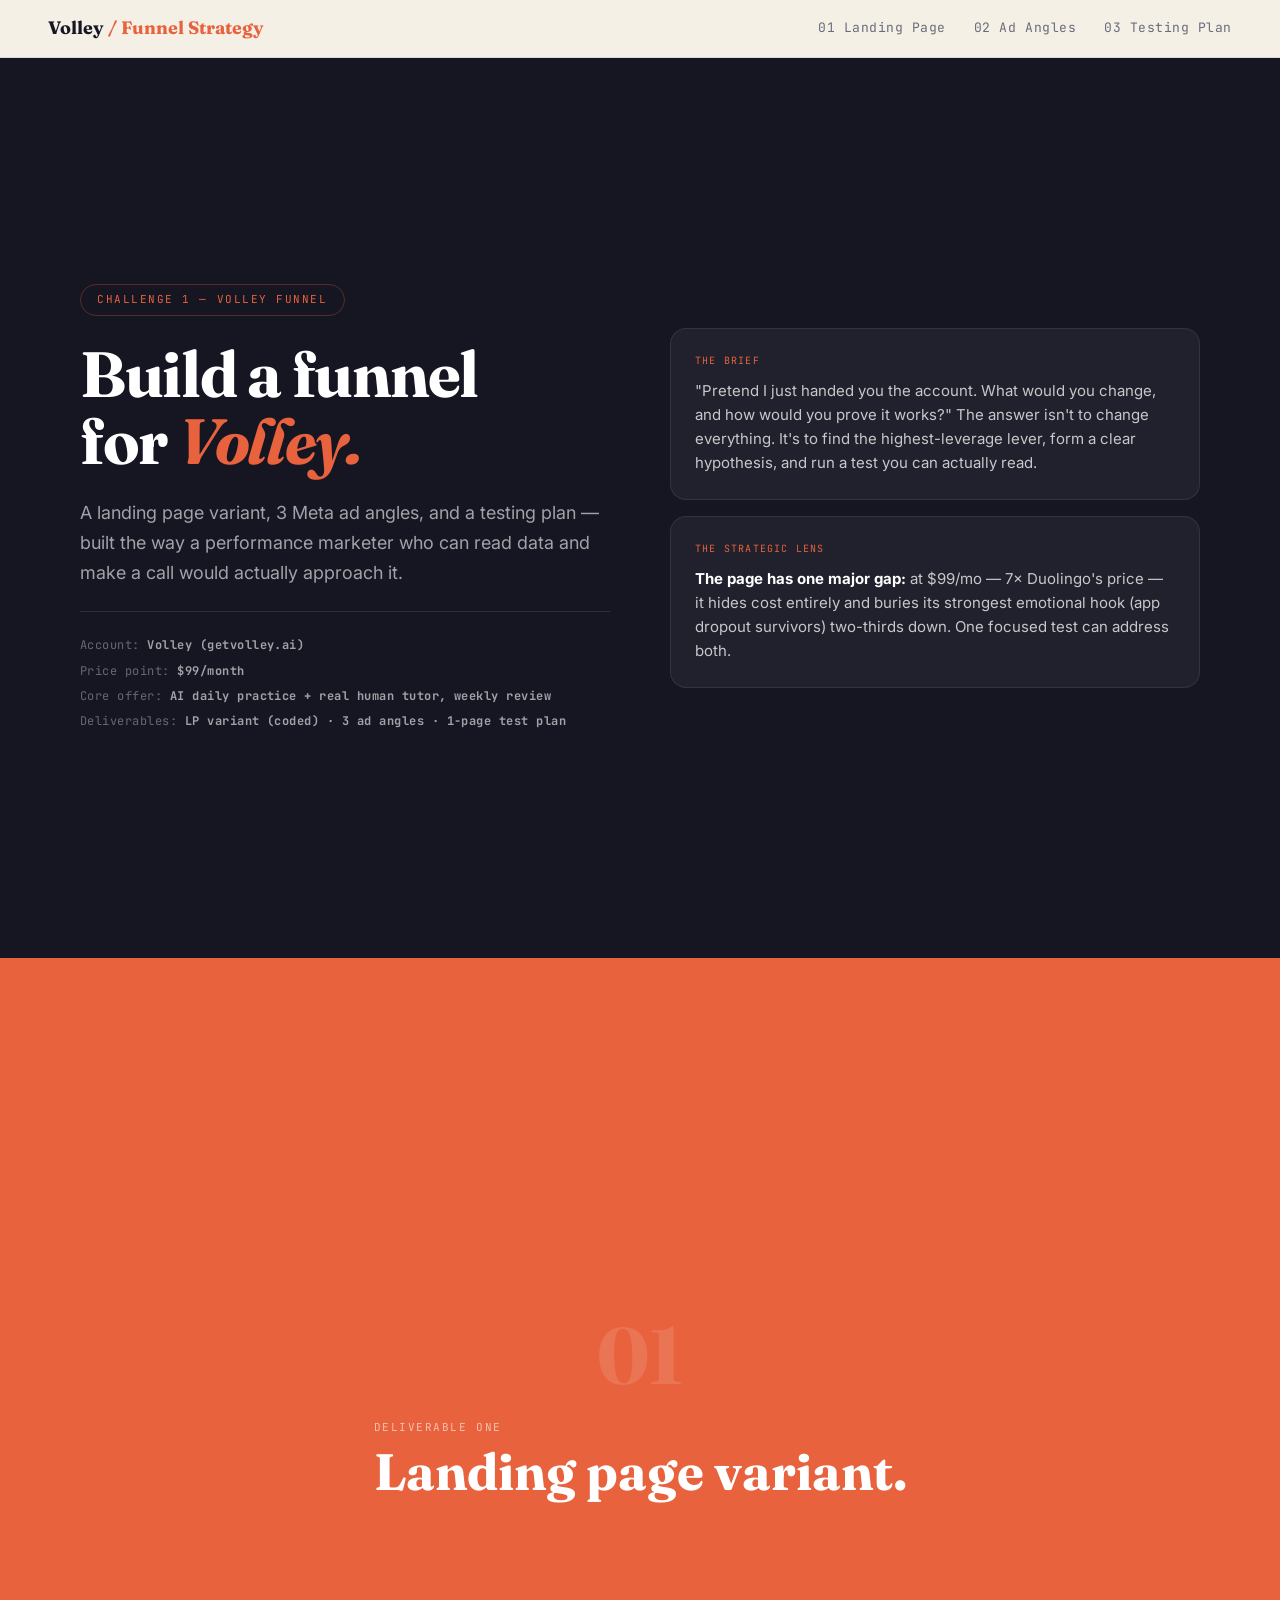
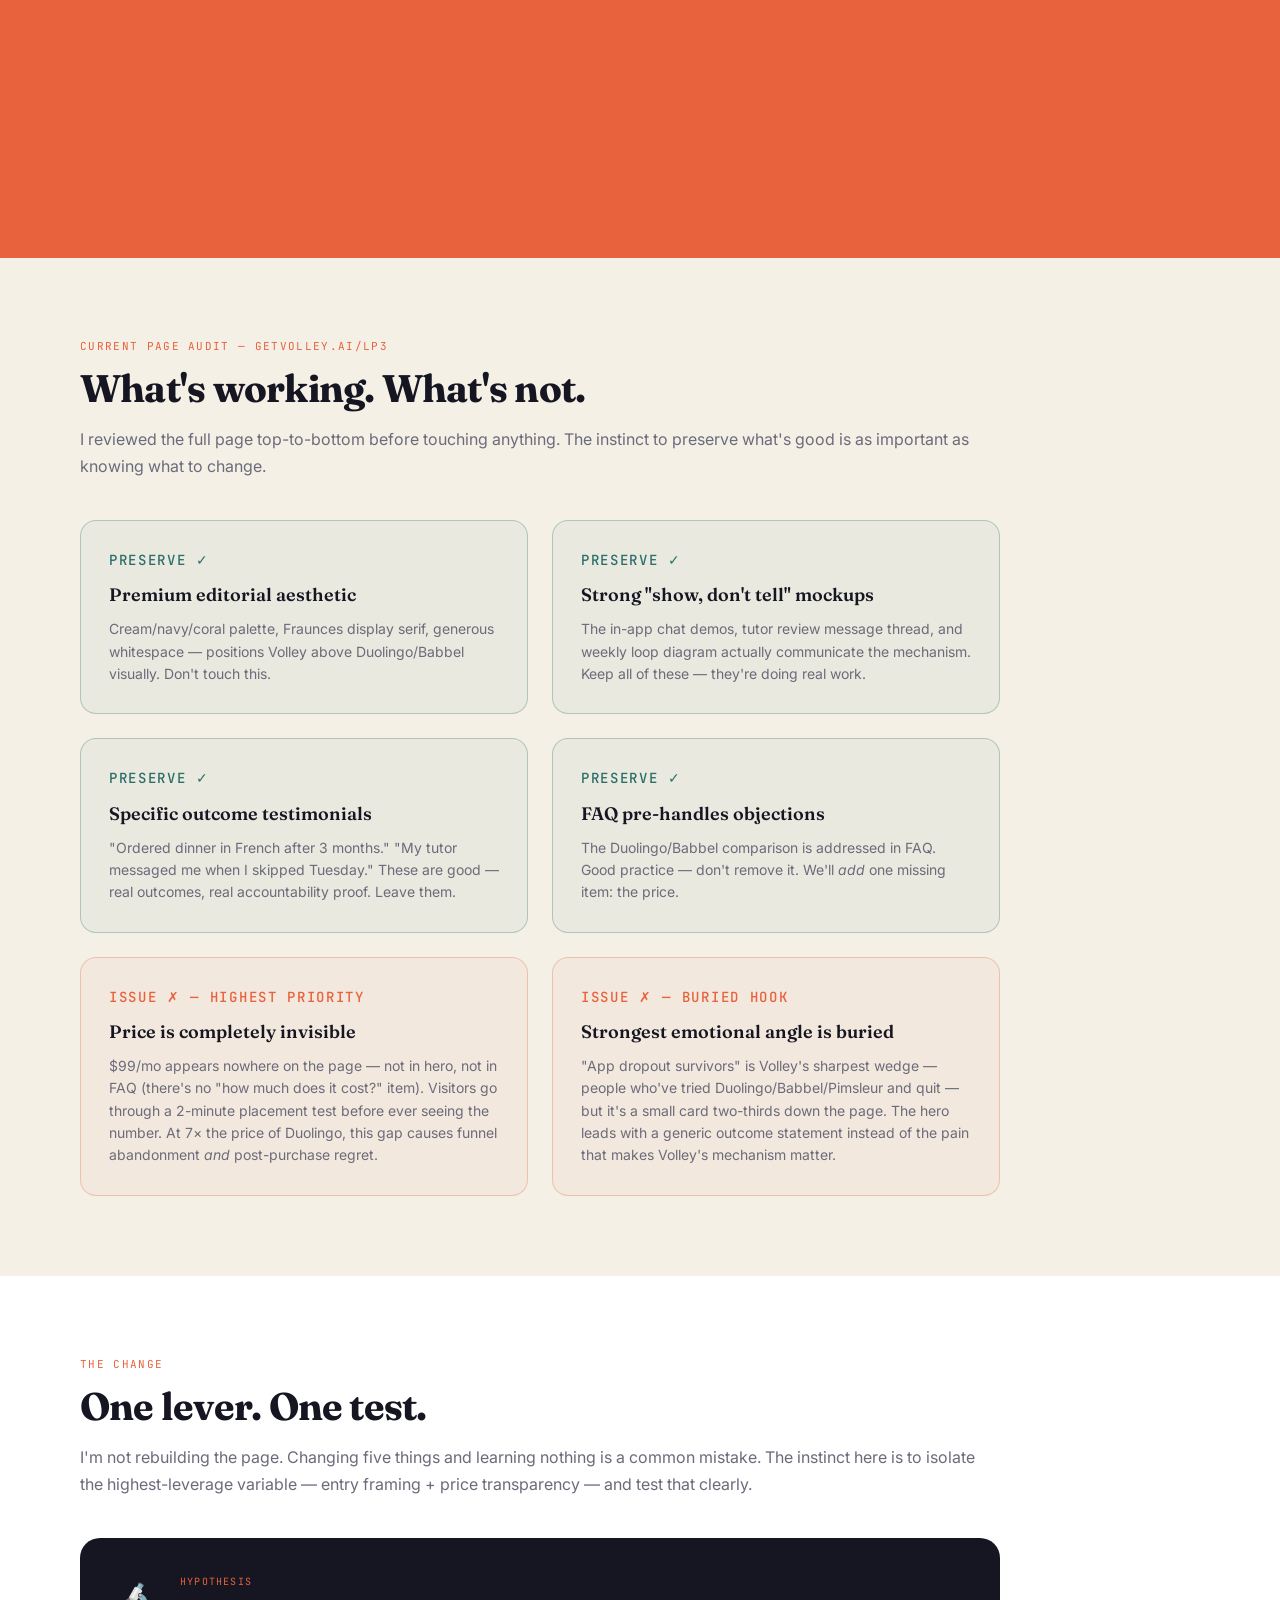
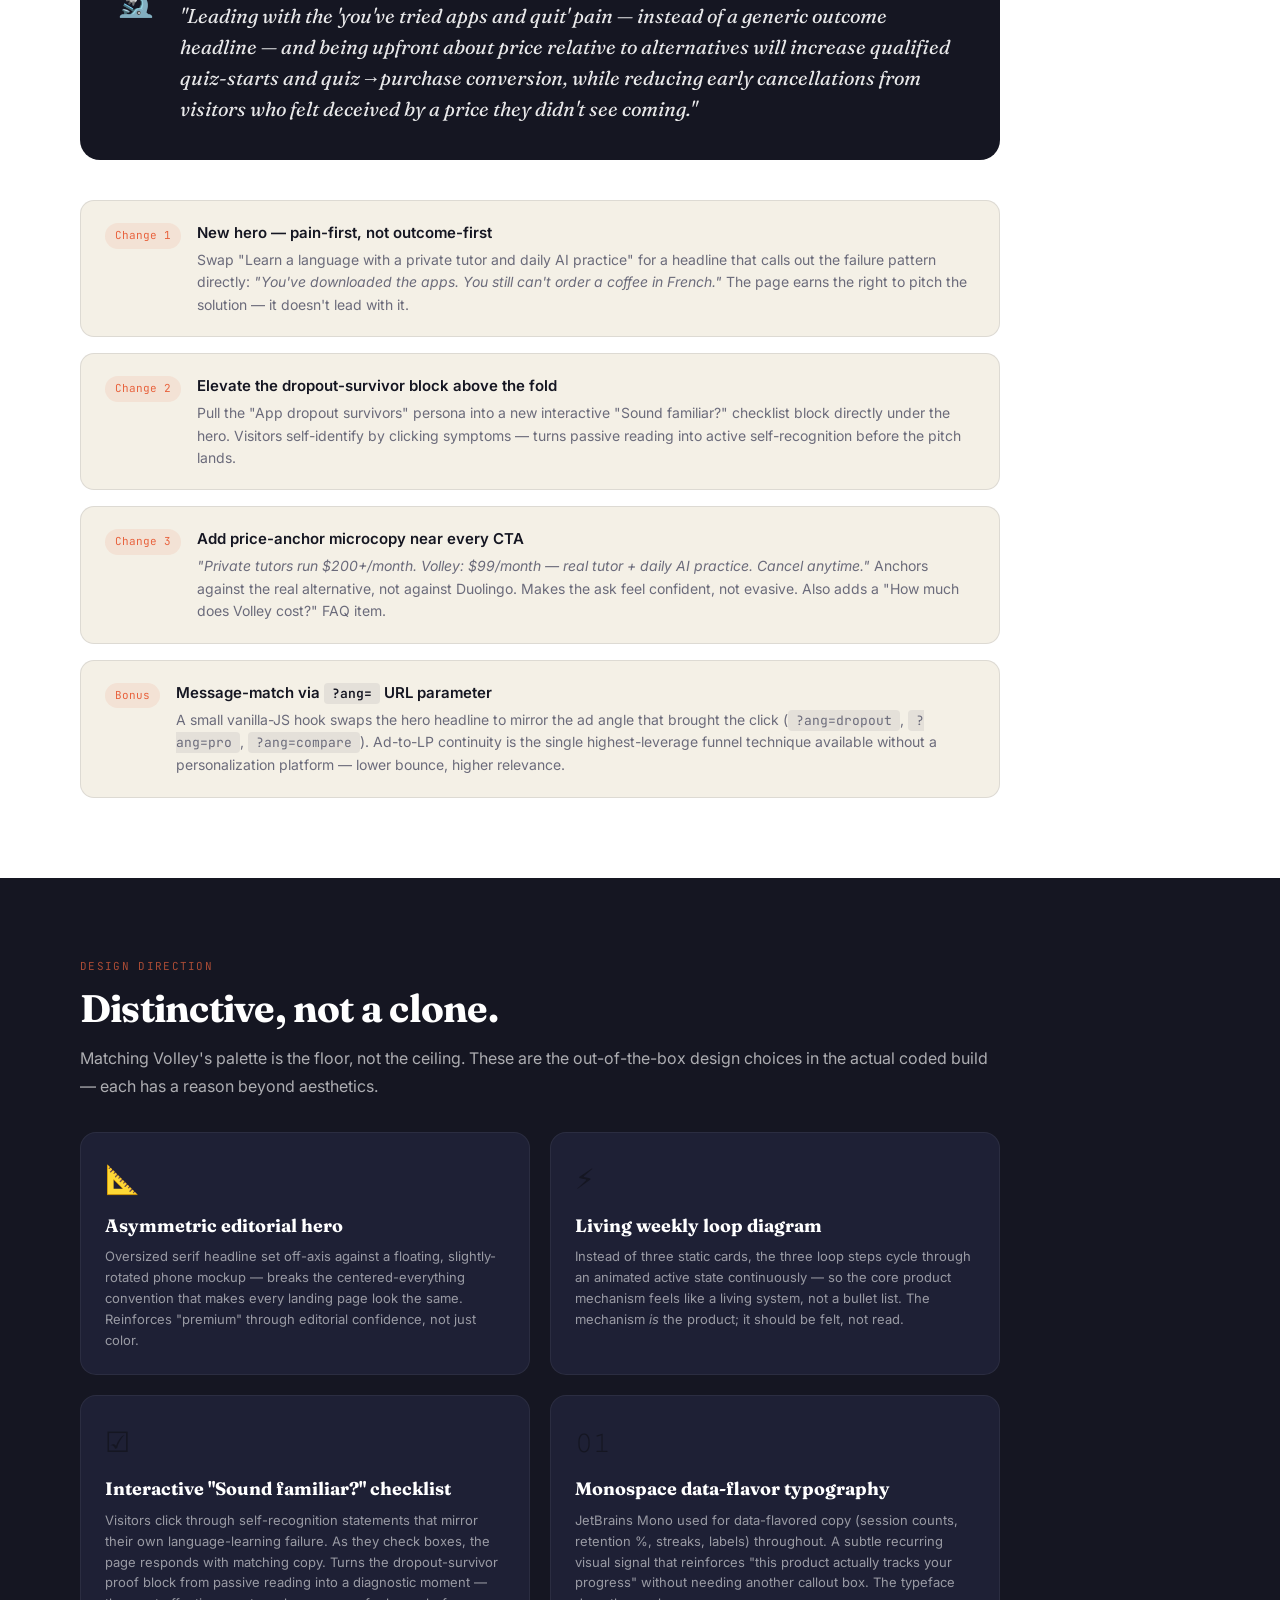
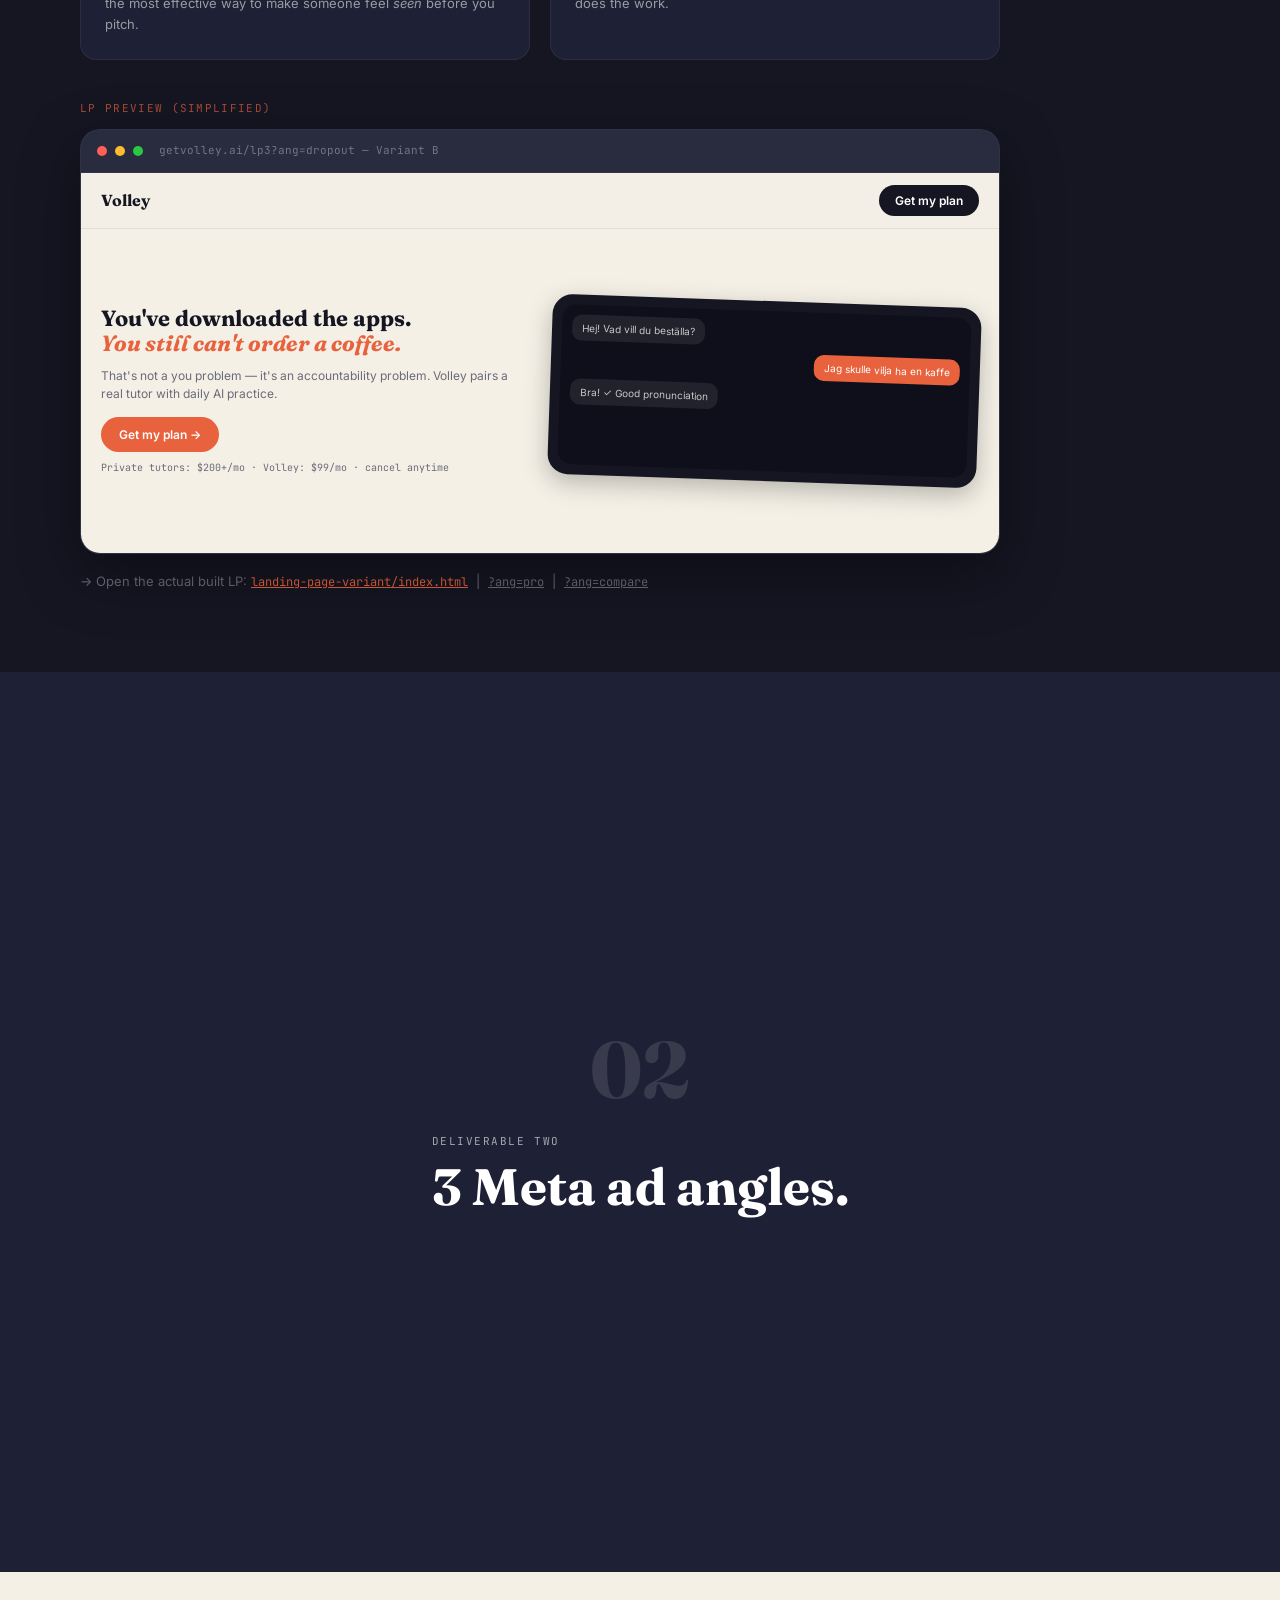
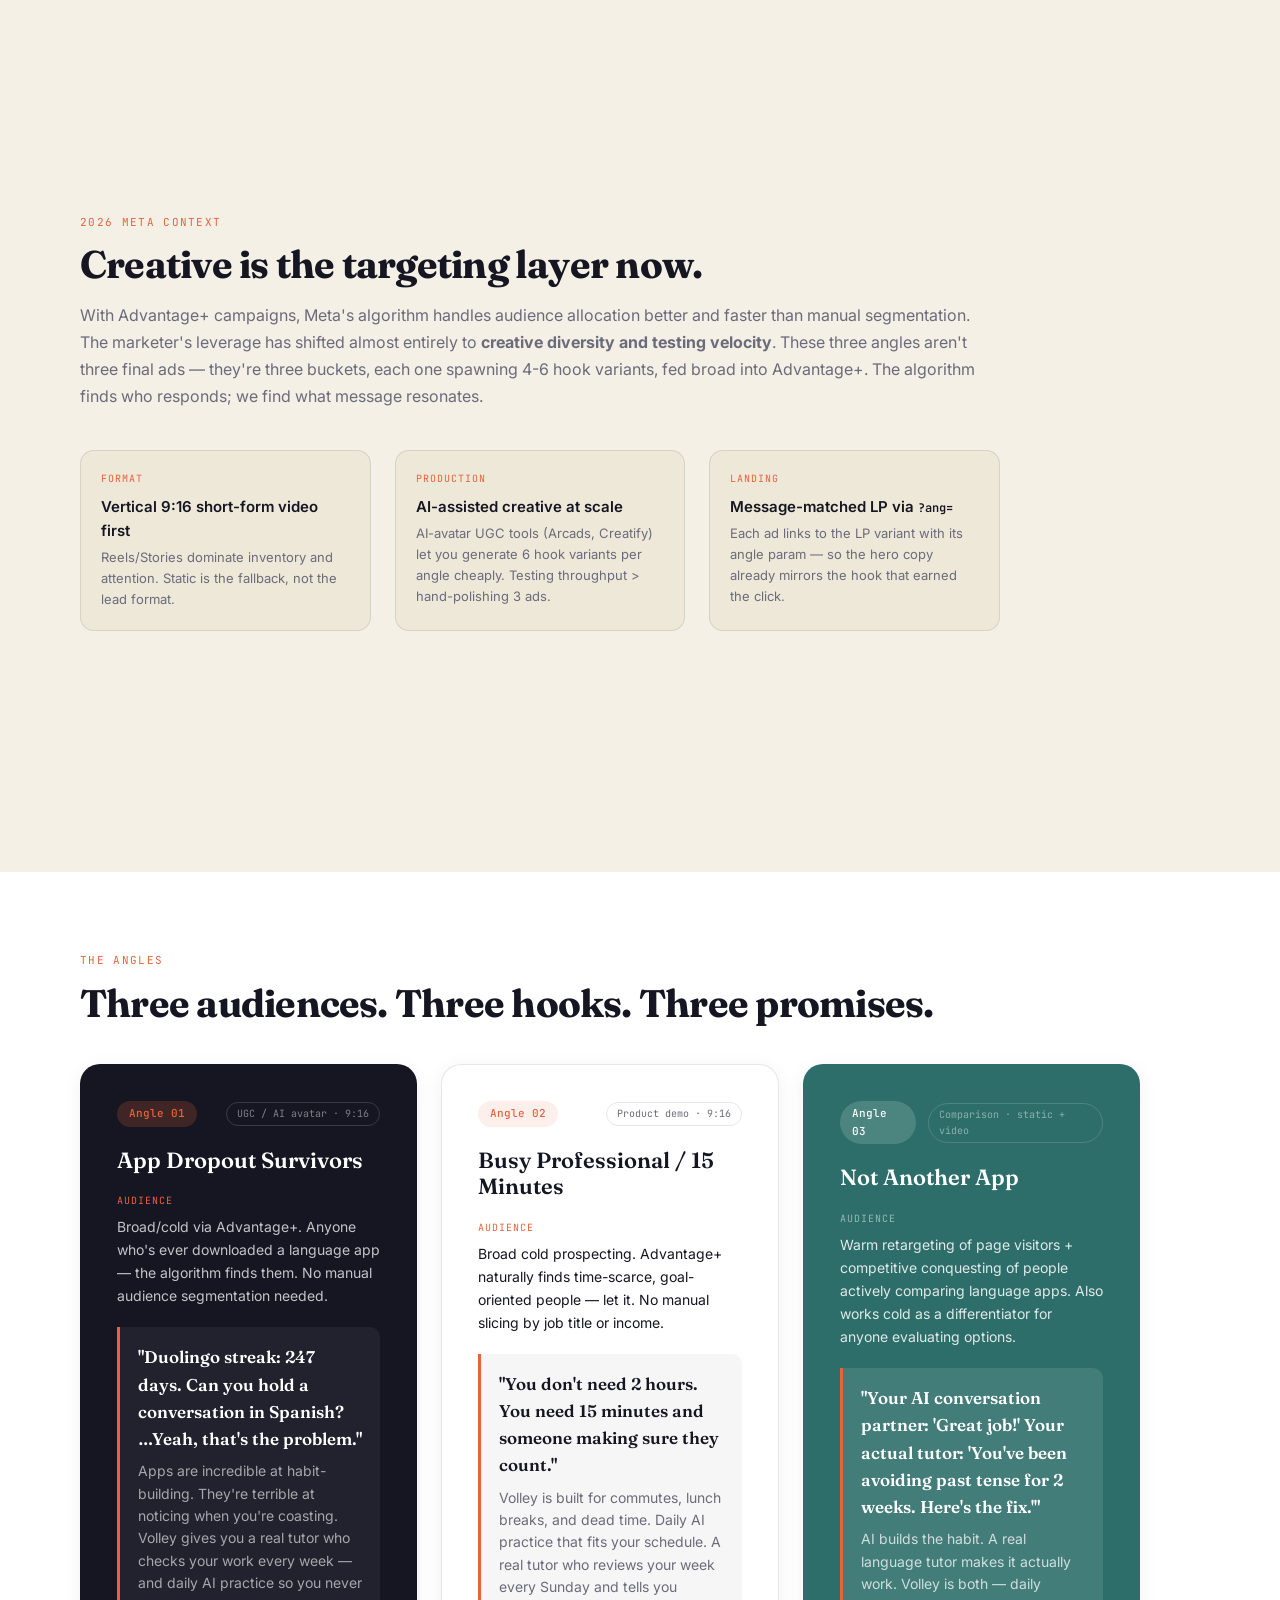
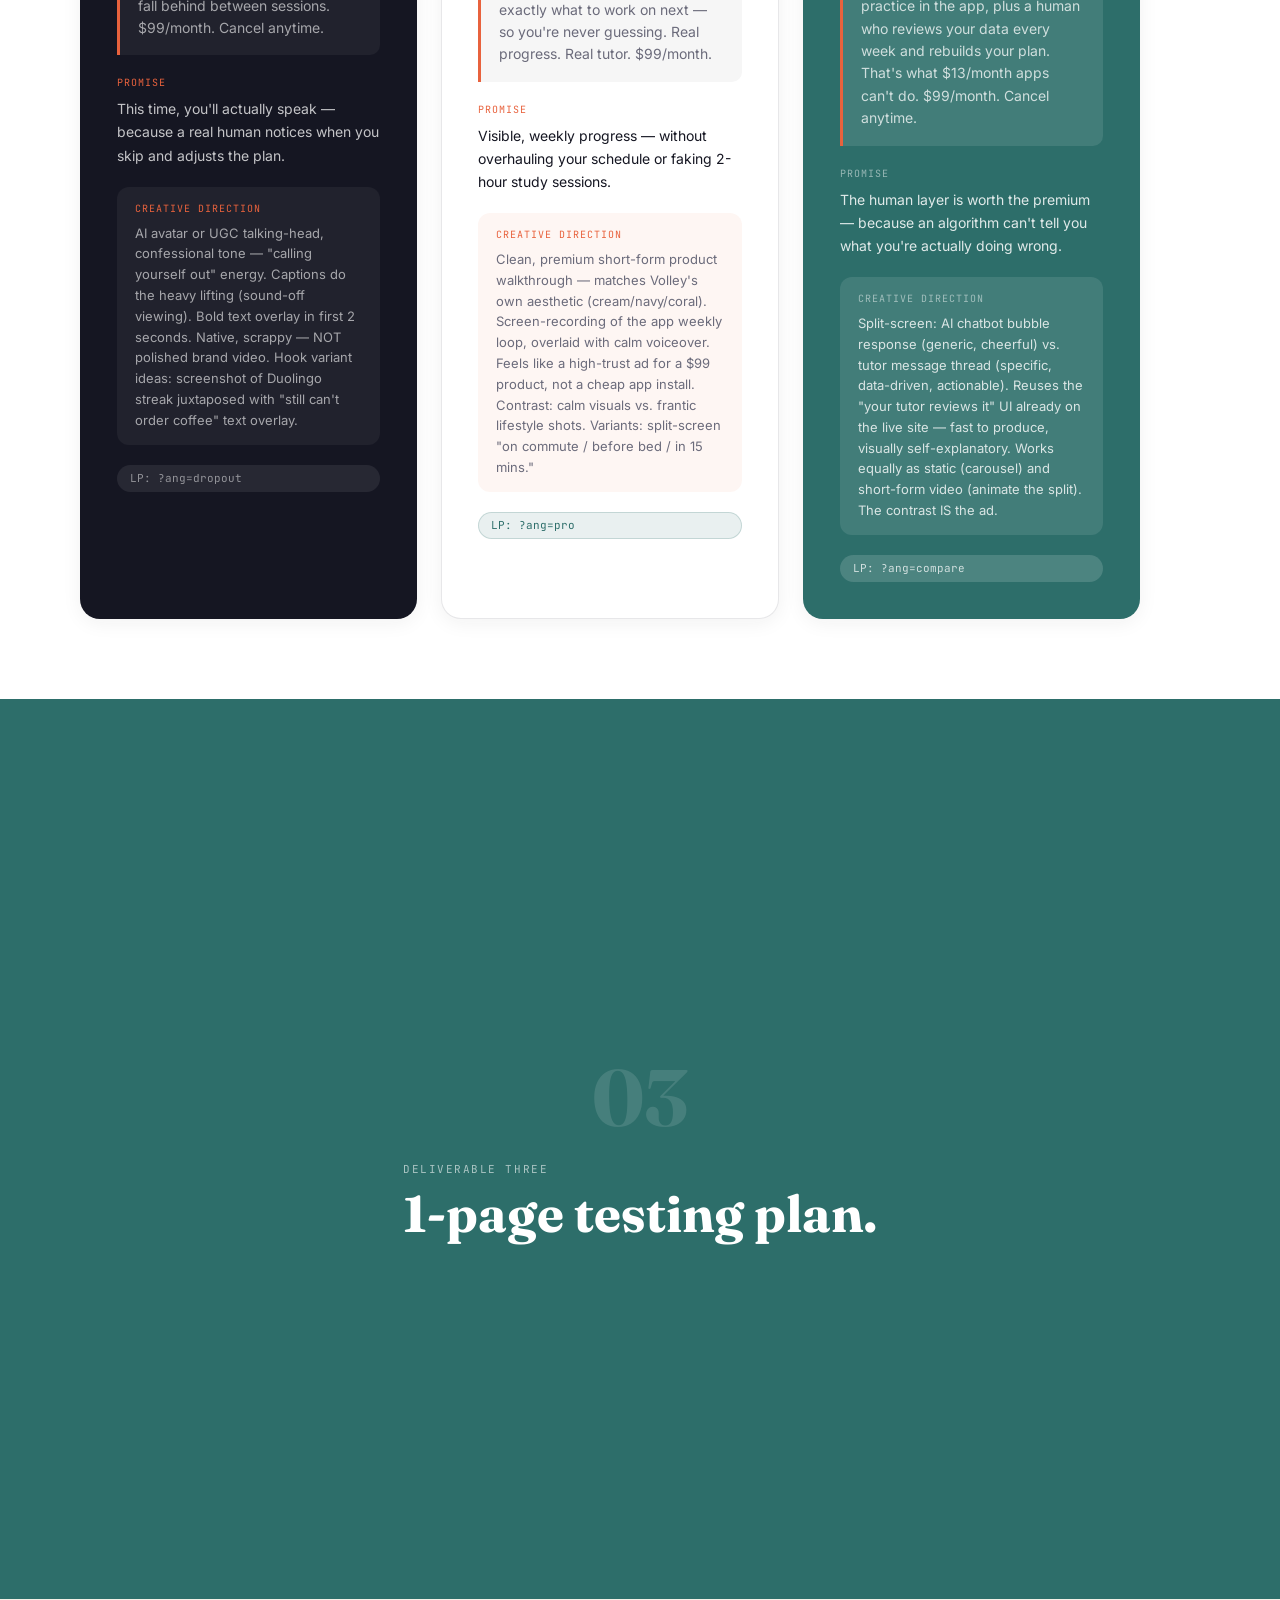
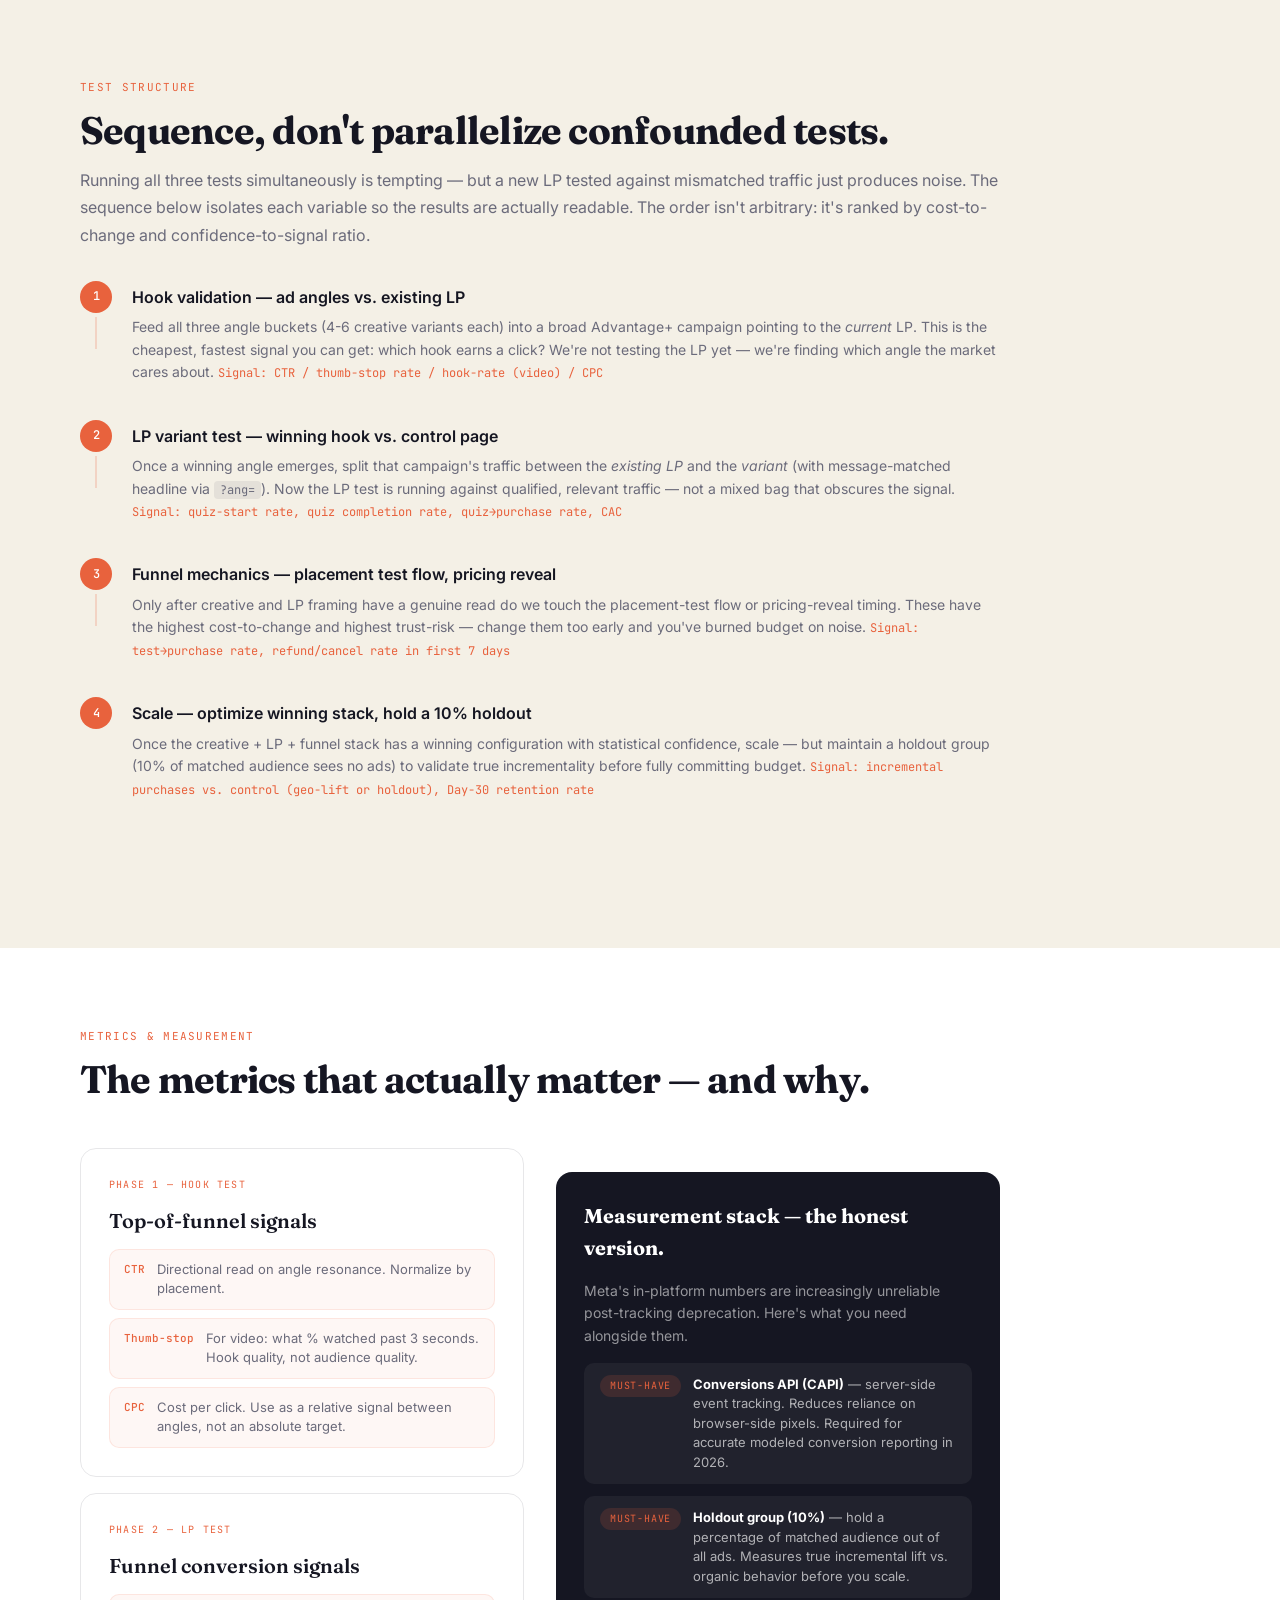
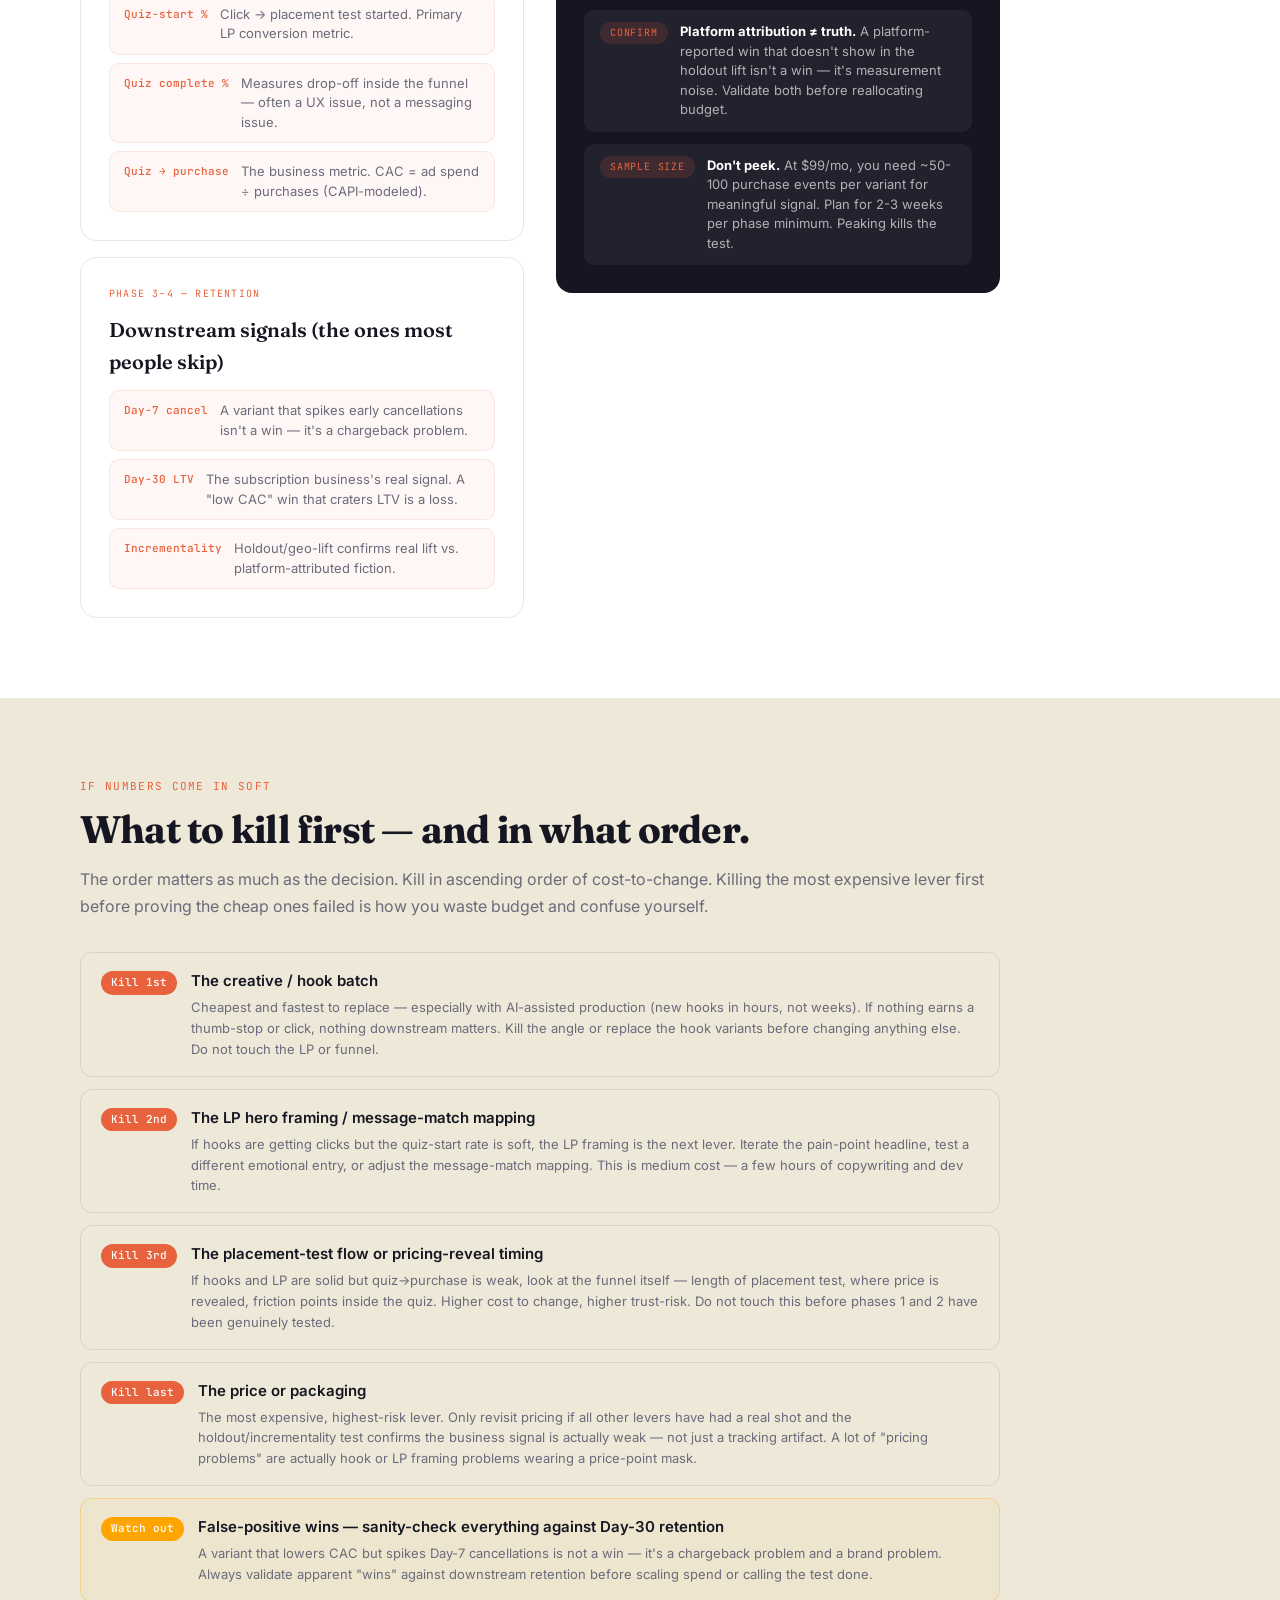
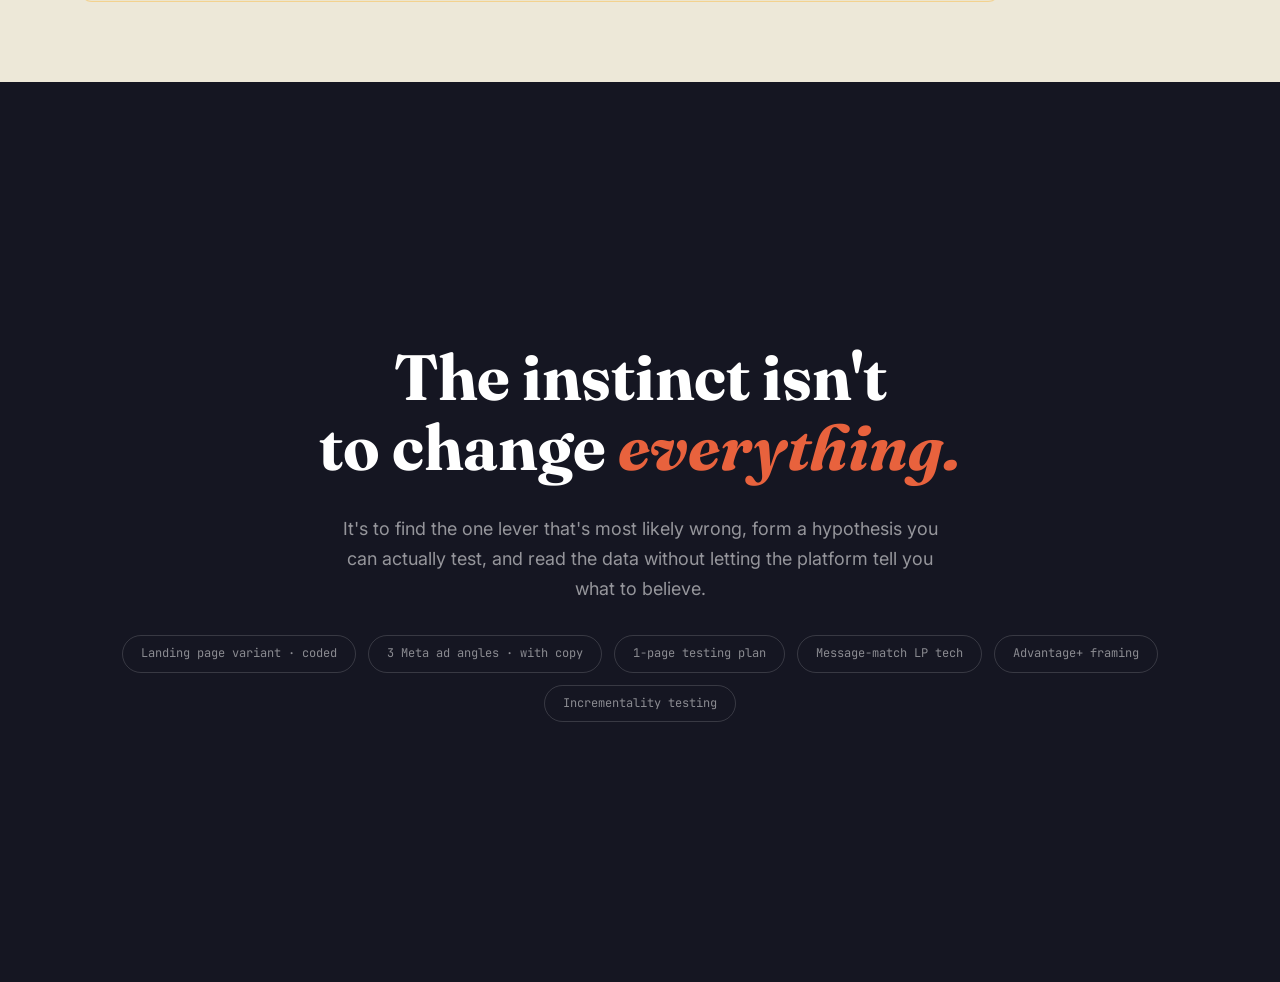
==== deck/index.html @ a0497cc5 "Challenge 1: Volley funnel — LP variant, ad angles, testing plan Landing page variant (coded HTML/CS" ====
<!DOCTYPE html>
<html lang="en">
<head>
  <meta charset="UTF-8" />
  <meta name="viewport" content="width=device-width, initial-scale=1.0" />
  <title>Volley — Funnel Strategy Deck</title>
  <link rel="preconnect" href="https://fonts.googleapis.com" />
  <link rel="preconnect" href="https://fonts.gstatic.com" crossorigin />
  <link href="https://fonts.googleapis.com/css2?family=Fraunces:ital,opsz,wght@0,9..144,300;0,9..144,400;0,9..144,600;0,9..144,700;1,9..144,400&family=Inter:wght@400;500;600;700&family=JetBrains+Mono:wght@400;500&display=swap" rel="stylesheet" />
  <style>
    /* ── Tokens ── */
    :root {
      --cream:  #F4F0E6;
      --cream2: #EDE8D8;
      --navy:   #151622;
      --navy2:  #1E2035;
      --coral:  #E8623D;
      --teal:   #2D6E6A;
      --white:  #FFFFFF;
      --border: rgba(26,26,42,0.10);
      --muted:  #6B6B7B;
      --font-serif: 'Fraunces', Georgia, serif;
      --font-sans:  'Inter', system-ui, sans-serif;
      --font-mono:  'JetBrains Mono', monospace;
    }

    /* ── Reset ── */
    *, *::before, *::after { box-sizing: border-box; margin: 0; padding: 0; }
    html { scroll-behavior: smooth; }
    body { font-family: var(--font-sans); background: var(--cream); color: var(--navy); line-height: 1.6; -webkit-font-smoothing: antialiased; }

    /* ── Print ── */
    @media print {
      .no-print { display: none !important; }
      .page { page-break-after: always; }
      body { background: white; }
    }

    /* ── Nav ── */
    .deck-nav {
      position: sticky; top: 0; z-index: 100;
      background: rgba(244,240,230,0.95);
      backdrop-filter: blur(12px);
      border-bottom: 1px solid var(--border);
      padding: 14px 48px;
      display: flex; align-items: center; justify-content: space-between;
    }
    .deck-nav__logo { font-family: var(--font-serif); font-size: 18px; font-weight: 700; color: var(--navy); }
    .deck-nav__logo span { color: var(--coral); }
    .deck-nav__links { display: flex; gap: 28px; }
    .deck-nav__links a { font-size: 13px; color: var(--muted); text-decoration: none; font-family: var(--font-mono); letter-spacing: 0.04em; transition: color 0.2s; }
    .deck-nav__links a:hover { color: var(--coral); }

    /* ── Pages / Sections ── */
    .page { min-height: 100vh; display: flex; flex-direction: column; justify-content: center; }

    /* ─ Cover ─ */
    .cover {
      background: var(--navy);
      padding: 80px 80px;
      display: grid;
      grid-template-columns: 1fr 1fr;
      align-items: center;
      gap: 60px;
    }
    .cover__copy { display: flex; flex-direction: column; gap: 24px; }
    .cover__tag {
      font-family: var(--font-mono); font-size: 11px; letter-spacing: 0.14em;
      text-transform: uppercase; color: var(--coral);
      border: 1px solid rgba(232,98,61,0.3); border-radius: 100px;
      padding: 6px 16px; width: fit-content;
    }
    .cover__headline {
      font-family: var(--font-serif); font-size: clamp(44px, 5vw, 68px);
      font-weight: 700; line-height: 1.05; letter-spacing: -0.02em; color: var(--white);
    }
    .cover__headline em { color: var(--coral); font-style: italic; }
    .cover__sub { font-size: 18px; color: rgba(255,255,255,0.6); line-height: 1.65; }
    .cover__meta {
      display: flex; flex-direction: column; gap: 6px;
      border-top: 1px solid rgba(255,255,255,0.1); padding-top: 24px;
    }
    .cover__meta-line { font-family: var(--font-mono); font-size: 12px; color: rgba(255,255,255,0.35); letter-spacing: 0.04em; }
    .cover__meta-line strong { color: rgba(255,255,255,0.6); }
    .cover__visual {
      display: flex; flex-direction: column; gap: 16px;
    }
    .brief-card {
      background: rgba(255,255,255,0.05); border: 1px solid rgba(255,255,255,0.08);
      border-radius: 16px; padding: 24px;
    }
    .brief-card__label { font-family: var(--font-mono); font-size: 10px; color: var(--coral); letter-spacing: 0.12em; text-transform: uppercase; margin-bottom: 10px; }
    .brief-card__value { font-size: 15px; color: rgba(255,255,255,0.75); line-height: 1.6; }
    .brief-card__value strong { color: #fff; }

    /* ─ Section dividers ─ */
    .section-divider {
      background: var(--coral);
      padding: 60px 80px;
      display: flex; align-items: center; gap: 24px;
    }
    .section-divider--navy { background: var(--navy2); }
    .section-divider--teal { background: var(--teal); }
    .divider__num {
      font-family: var(--font-serif); font-size: 80px; font-weight: 700;
      color: rgba(255,255,255,0.12); line-height: 1; flex-shrink: 0;
    }
    .divider__copy { display: flex; flex-direction: column; gap: 8px; }
    .divider__label { font-family: var(--font-mono); font-size: 11px; letter-spacing: 0.14em; text-transform: uppercase; color: rgba(255,255,255,0.6); }
    .divider__title { font-family: var(--font-serif); font-size: clamp(32px, 4vw, 52px); font-weight: 700; color: var(--white); line-height: 1.1; }

    /* ─ Content sections ─ */
    .content-section { padding: 80px; background: var(--white); }
    .content-section--cream { background: var(--cream); }
    .content-section--cream2 { background: var(--cream2); }
    .content-section--dark { background: var(--navy); }

    /* ─ Typography ─ */
    .mono-tag {
      font-family: var(--font-mono); font-size: 11px; letter-spacing: 0.12em;
      text-transform: uppercase; color: var(--coral); margin-bottom: 12px;
    }
    .mono-tag--light { color: rgba(232,98,61,0.7); }
    h2.deck-h2 {
      font-family: var(--font-serif); font-size: clamp(28px, 3vw, 44px);
      font-weight: 700; line-height: 1.1; letter-spacing: -0.02em; margin-bottom: 16px;
    }
    h2.deck-h2--white { color: var(--white); }
    h3.deck-h3 { font-family: var(--font-serif); font-size: 22px; font-weight: 600; margin-bottom: 10px; }
    p.deck-p { font-size: 16px; color: var(--muted); line-height: 1.7; }
    p.deck-p--white { color: rgba(255,255,255,0.65); }

    /* ─ Grid layouts ─ */
    .two-col { display: grid; grid-template-columns: 1fr 1fr; gap: 40px; }
    .three-col { display: grid; grid-template-columns: repeat(3, 1fr); gap: 24px; }
    .content-max { max-width: 920px; }

    /* ─ Analysis cards ─ */
    .analysis-grid { display: grid; grid-template-columns: 1fr 1fr; gap: 24px; margin-top: 40px; }
    .analysis-card {
      border-radius: 16px; padding: 28px;
      border: 1px solid var(--border); background: var(--cream);
    }
    .analysis-card--issue { border-color: rgba(232,98,61,0.3); background: rgba(232,98,61,0.05); }
    .analysis-card--keep  { border-color: rgba(45,110,106,0.3); background: rgba(45,110,106,0.05); }
    .analysis-card__type {
      font-family: var(--font-mono); font-size: 10px; font-weight: 500;
      letter-spacing: 0.12em; text-transform: uppercase; margin-bottom: 10px;
    }
    .analysis-card--issue .analysis-card__type { color: var(--coral); }
    .analysis-card--keep  .analysis-card__type { color: var(--teal); }
    .analysis-card h3 { font-family: var(--font-serif); font-size: 18px; font-weight: 600; margin-bottom: 8px; }
    .analysis-card p { font-size: 14px; color: var(--muted); line-height: 1.6; }

    /* ─ Hypothesis box ─ */
    .hypothesis {
      background: var(--navy); border-radius: 20px; padding: 36px;
      margin-top: 40px; display: flex; gap: 24px; align-items: flex-start;
    }
    .hypothesis__icon { font-size: 32px; flex-shrink: 0; }
    .hypothesis__label { font-family: var(--font-mono); font-size: 10px; letter-spacing: 0.12em; text-transform: uppercase; color: var(--coral); margin-bottom: 10px; }
    .hypothesis__text { font-family: var(--font-serif); font-size: 20px; font-style: italic; color: rgba(255,255,255,0.9); line-height: 1.55; }

    /* ─ Change list ─ */
    .change-list { display: flex; flex-direction: column; gap: 16px; margin-top: 32px; }
    .change-item {
      display: flex; gap: 16px; align-items: flex-start;
      padding: 20px 24px; border-radius: 14px;
      border: 1px solid var(--border); background: var(--cream);
    }
    .change-item__num {
      font-family: var(--font-mono); font-size: 11px; color: var(--coral);
      background: rgba(232,98,61,0.1); border-radius: 100px;
      padding: 4px 10px; flex-shrink: 0; margin-top: 2px;
    }
    .change-item__title { font-weight: 600; font-size: 15px; margin-bottom: 4px; }
    .change-item__desc { font-size: 14px; color: var(--muted); line-height: 1.6; }

    /* ─ Design features ─ */
    .design-features {
      display: grid; grid-template-columns: repeat(2, 1fr); gap: 20px; margin-top: 32px;
    }
    .design-feat {
      background: var(--navy2); border-radius: 16px; padding: 24px;
      border: 1px solid rgba(255,255,255,0.06);
    }
    .design-feat__icon { font-size: 28px; margin-bottom: 10px; }
    .design-feat h4 { font-family: var(--font-serif); font-size: 18px; color: var(--white); margin-bottom: 6px; }
    .design-feat p { font-size: 13px; color: rgba(255,255,255,0.55); line-height: 1.6; }

    /* ─ Ad angle cards ─ */
    .ad-card {
      background: var(--white); border-radius: 20px; padding: 36px;
      border: 1px solid var(--border); box-shadow: 0 4px 20px rgba(26,26,42,0.06);
      display: flex; flex-direction: column; gap: 20px;
    }
    .ad-card--dark { background: var(--navy); border-color: transparent; }
    .ad-card--teal { background: var(--teal); border-color: transparent; }

    .ad-card__header { display: flex; align-items: center; justify-content: space-between; gap: 12px; }
    .ad-card__num {
      font-family: var(--font-mono); font-size: 11px; font-weight: 500;
      color: var(--coral); background: rgba(232,98,61,0.1); border-radius: 100px;
      padding: 4px 12px;
    }
    .ad-card--dark .ad-card__num { background: rgba(232,98,61,0.2); }
    .ad-card--teal .ad-card__num { background: rgba(255,255,255,0.15); color: #fff; }
    .ad-card__format {
      font-family: var(--font-mono); font-size: 10px; color: var(--muted);
      border: 1px solid var(--border); border-radius: 100px; padding: 3px 10px;
    }
    .ad-card--dark .ad-card__format,
    .ad-card--teal .ad-card__format { color: rgba(255,255,255,0.45); border-color: rgba(255,255,255,0.15); }

    .ad-card__angle { font-family: var(--font-serif); font-size: 22px; font-weight: 600; line-height: 1.2; }
    .ad-card--dark .ad-card__angle,
    .ad-card--teal .ad-card__angle { color: var(--white); }

    .ad-card__row { display: flex; flex-direction: column; gap: 6px; }
    .ad-card__row-label {
      font-family: var(--font-mono); font-size: 10px; letter-spacing: 0.1em;
      text-transform: uppercase; color: var(--coral);
    }
    .ad-card--teal .ad-card__row-label { color: rgba(255,255,255,0.5); }
    .ad-card__row-value { font-size: 14px; line-height: 1.65; }
    .ad-card--dark .ad-card__row-value { color: rgba(255,255,255,0.75); }
    .ad-card--teal .ad-card__row-value { color: rgba(255,255,255,0.85); }

    .ad-copy-block {
      background: rgba(26,26,42,0.04); border-left: 3px solid var(--coral);
      padding: 16px 18px; border-radius: 0 10px 10px 0;
    }
    .ad-card--dark .ad-copy-block { background: rgba(255,255,255,0.05); }
    .ad-card--teal .ad-copy-block { background: rgba(255,255,255,0.1); }
    .ad-copy-hook { font-family: var(--font-serif); font-size: 17px; font-weight: 600; margin-bottom: 8px; }
    .ad-card--dark .ad-copy-hook,
    .ad-card--teal .ad-copy-hook { color: var(--white); }
    .ad-copy-body { font-size: 14px; color: var(--muted); line-height: 1.6; }
    .ad-card--dark .ad-copy-body { color: rgba(255,255,255,0.6); }
    .ad-card--teal .ad-copy-body { color: rgba(255,255,255,0.75); }

    .ad-creative-block {
      background: rgba(232,98,61,0.06); border-radius: 12px; padding: 14px 18px;
    }
    .ad-card--dark .ad-creative-block { background: rgba(255,255,255,0.05); }
    .ad-card--teal .ad-creative-block { background: rgba(255,255,255,0.1); }
    .ad-creative-label { font-family: var(--font-mono); font-size: 10px; letter-spacing: 0.1em; text-transform: uppercase; color: var(--coral); margin-bottom: 6px; }
    .ad-card--teal .ad-creative-label { color: rgba(255,255,255,0.5); }
    .ad-creative-text { font-size: 13px; color: var(--muted); line-height: 1.6; }
    .ad-card--dark .ad-creative-text { color: rgba(255,255,255,0.6); }
    .ad-card--teal .ad-creative-text { color: rgba(255,255,255,0.8); }

    .url-param-tag {
      display: inline-flex; align-items: center; gap: 6px;
      font-family: var(--font-mono); font-size: 11px; color: var(--teal);
      background: rgba(45,110,106,0.1); border-radius: 100px; padding: 4px 12px;
      border: 1px solid rgba(45,110,106,0.2);
    }
    .ad-card--dark .url-param-tag { background: rgba(255,255,255,0.08); color: rgba(255,255,255,0.5); border-color: transparent; }
    .ad-card--teal .url-param-tag { background: rgba(255,255,255,0.15); color: rgba(255,255,255,0.75); border-color: transparent; }

    /* ─ Testing plan ─ */
    .test-grid { display: grid; grid-template-columns: 1fr 1fr; gap: 32px; margin-top: 40px; align-items: start; }
    .phase-card {
      border-radius: 16px; padding: 28px;
      border: 1px solid var(--border);
    }
    .phase-card__phase {
      font-family: var(--font-mono); font-size: 10px; letter-spacing: 0.12em;
      text-transform: uppercase; color: var(--coral); margin-bottom: 12px;
    }
    .phase-card__title { font-family: var(--font-serif); font-size: 20px; font-weight: 600; margin-bottom: 12px; }
    .phase-card__metrics { display: flex; flex-direction: column; gap: 8px; }
    .metric-row {
      display: flex; align-items: flex-start; gap: 12px; padding: 10px 14px;
      border-radius: 10px; background: rgba(232,98,61,0.05);
      border: 1px solid rgba(232,98,61,0.12);
    }
    .metric-row__label { font-family: var(--font-mono); font-size: 11px; color: var(--coral); font-weight: 500; flex-shrink: 0; padding-top: 1px; }
    .metric-row__value { font-size: 13px; color: var(--muted); line-height: 1.5; }

    .sequencing {
      display: flex; flex-direction: column; gap: 0; margin: 32px 0;
    }
    .seq-step {
      display: flex; gap: 20px; align-items: flex-start;
    }
    .seq-step__line {
      display: flex; flex-direction: column; align-items: center; flex-shrink: 0;
    }
    .seq-step__dot {
      width: 32px; height: 32px; border-radius: 50%; background: var(--coral);
      color: #fff; font-family: var(--font-mono); font-size: 12px; font-weight: 500;
      display: flex; align-items: center; justify-content: center; flex-shrink: 0;
    }
    .seq-step__connector {
      width: 2px; height: 32px; background: rgba(232,98,61,0.2); margin: 4px 0;
    }
    .seq-step:last-child .seq-step__connector { display: none; }
    .seq-step__copy { padding: 4px 0 36px; }
    .seq-step__title { font-weight: 600; font-size: 16px; margin-bottom: 6px; }
    .seq-step__desc { font-size: 14px; color: var(--muted); line-height: 1.6; }

    .kill-list {
      display: flex; flex-direction: column; gap: 12px;
    }
    .kill-item {
      display: flex; gap: 14px; align-items: flex-start; padding: 16px 20px;
      border-radius: 12px; border: 1px solid var(--border);
    }
    .kill-item__order {
      background: var(--coral); color: #fff; font-family: var(--font-mono);
      font-size: 11px; font-weight: 500; border-radius: 100px; padding: 3px 10px;
      flex-shrink: 0; margin-top: 2px; min-width: 60px; text-align: center;
    }
    .kill-item__title { font-weight: 600; font-size: 15px; margin-bottom: 4px; }
    .kill-item__desc { font-size: 13px; color: var(--muted); line-height: 1.6; }

    .measurement-box {
      background: var(--navy); border-radius: 16px; padding: 28px; margin-top: 32px;
    }
    .measurement-box h3 { font-family: var(--font-serif); font-size: 20px; color: var(--white); margin-bottom: 16px; }
    .measurement-items { display: flex; flex-direction: column; gap: 12px; }
    .measurement-item {
      display: flex; gap: 12px; align-items: flex-start;
      background: rgba(255,255,255,0.05); border-radius: 10px; padding: 12px 16px;
    }
    .measurement-item__tag {
      font-family: var(--font-mono); font-size: 10px; letter-spacing: 0.08em;
      text-transform: uppercase; color: var(--coral); flex-shrink: 0;
      background: rgba(232,98,61,0.15); border-radius: 100px; padding: 3px 10px;
    }
    .measurement-item__text { font-size: 13px; color: rgba(255,255,255,0.65); line-height: 1.5; }

    /* ─ LP preview embed ─ */
    .lp-preview {
      background: var(--navy2); border-radius: 20px; overflow: hidden;
      border: 1px solid rgba(255,255,255,0.08); box-shadow: 0 20px 60px rgba(0,0,0,0.4);
      position: relative;
    }
    .lp-preview__bar {
      background: rgba(255,255,255,0.05); padding: 12px 16px;
      display: flex; align-items: center; gap: 8px;
      border-bottom: 1px solid rgba(255,255,255,0.06);
    }
    .browser-dot { width: 10px; height: 10px; border-radius: 50%; }
    .browser-dot--r { background: #FF5F57; }
    .browser-dot--y { background: #FEBC2E; }
    .browser-dot--g { background: #28C840; }
    .lp-preview__url {
      font-family: var(--font-mono); font-size: 11px; color: rgba(255,255,255,0.35);
      margin-left: 8px;
    }
    .lp-preview__frame {
      height: 380px; background: var(--cream);
      display: flex; flex-direction: column;
    }
    .mock-nav {
      background: rgba(244,240,230,0.95); padding: 12px 20px;
      display: flex; justify-content: space-between; align-items: center;
      border-bottom: 1px solid rgba(26,26,42,0.08);
    }
    .mock-nav-logo { font-family: var(--font-serif); font-size: 16px; font-weight: 700; color: var(--navy); }
    .mock-btn {
      background: var(--navy); color: #fff; padding: 6px 16px; border-radius: 100px;
      font-size: 12px; font-weight: 600;
    }
    .mock-hero {
      display: grid; grid-template-columns: 1fr 1fr; gap: 20px;
      padding: 28px 20px; flex: 1; align-items: center;
    }
    .mock-headline { font-family: var(--font-serif); font-size: 22px; font-weight: 700; line-height: 1.15; margin-bottom: 10px; }
    .mock-headline em { color: var(--coral); font-style: italic; }
    .mock-sub { font-size: 12px; color: var(--muted); line-height: 1.5; margin-bottom: 14px; }
    .mock-cta { background: var(--coral); color: #fff; padding: 8px 18px; border-radius: 100px; font-size: 12px; font-weight: 600; display: inline-block; }
    .mock-price-note { font-size: 10px; color: var(--muted); margin-top: 8px; font-family: var(--font-mono); }
    .mock-phone {
      background: var(--navy); border-radius: 20px; padding: 10px;
      transform: rotate(2deg); box-shadow: 0 8px 24px rgba(0,0,0,0.25);
    }
    .mock-phone-inner { background: #0E0F1A; border-radius: 14px; padding: 10px; height: 160px; display: flex; flex-direction: column; gap: 6px; }
    .mock-bubble { border-radius: 10px; padding: 5px 10px; font-size: 10px; }
    .mock-bubble--them { background: rgba(255,255,255,0.08); color: rgba(255,255,255,0.75); width: fit-content; }
    .mock-bubble--me { background: var(--coral); color: #fff; width: fit-content; align-self: flex-end; }

    /* ─ Closing slide ─ */
    .closing {
      background: var(--navy); display: flex; flex-direction: column;
      align-items: center; justify-content: center;
      padding: 100px 80px; text-align: center; gap: 32px;
    }
    .closing__headline { font-family: var(--font-serif); font-size: clamp(36px, 5vw, 64px); font-weight: 700; color: var(--white); line-height: 1.1; }
    .closing__headline em { color: var(--coral); font-style: italic; }
    .closing__sub { font-size: 18px; color: rgba(255,255,255,0.55); max-width: 600px; line-height: 1.65; }
    .closing__chips { display: flex; flex-wrap: wrap; gap: 12px; justify-content: center; }
    .chip { font-family: var(--font-mono); font-size: 12px; padding: 8px 18px; border-radius: 100px; border: 1px solid rgba(255,255,255,0.15); color: rgba(255,255,255,0.5); }

    /* ─ Utility ─ */
    .mt-8  { margin-top: 8px; }
    .mt-16 { margin-top: 16px; }
    .mt-24 { margin-top: 24px; }
    .mt-32 { margin-top: 32px; }
    .mt-40 { margin-top: 40px; }
    .mb-8  { margin-bottom: 8px; }
    .mb-16 { margin-bottom: 16px; }
    .divider-line { border: none; border-top: 1px solid var(--border); margin: 40px 0; }
    .tag { display: inline-block; font-family: var(--font-mono); font-size: 10px; letter-spacing: 0.1em; text-transform: uppercase; padding: 4px 12px; border-radius: 100px; }
    .tag--coral { background: rgba(232,98,61,0.1); color: var(--coral); }
    .tag--teal  { background: rgba(45,110,106,0.1); color: var(--teal); }
    .tag--navy  { background: rgba(26,26,42,0.08); color: var(--navy); }
    .stars { color: #F5A623; font-size: 14px; letter-spacing: 1px; }

    /* ─ Responsive ─ */
    @media (max-width: 900px) {
      .cover { grid-template-columns: 1fr; padding: 60px 32px; }
      .content-section { padding: 60px 32px; }
      .two-col, .three-col, .analysis-grid, .test-grid, .design-features { grid-template-columns: 1fr; }
      .section-divider { padding: 48px 32px; }
      .deck-nav { padding: 12px 24px; }
      .deck-nav__links { display: none; }
      .mock-hero { grid-template-columns: 1fr; }
      .mock-phone { display: none; }
    }
  </style>
</head>
<body>

  <!-- NAV -->
  <nav class="deck-nav no-print">
    <div class="deck-nav__logo">Volley <span>/ Funnel Strategy</span></div>
    <div class="deck-nav__links">
      <a href="#lp">01 Landing Page</a>
      <a href="#ads">02 Ad Angles</a>
      <a href="#testing">03 Testing Plan</a>
    </div>
  </nav>

  <!-- ══ COVER ══ -->
  <section class="cover page" id="cover">
    <div class="cover__copy">
      <span class="cover__tag">Challenge 1 — Volley Funnel</span>
      <h1 class="cover__headline">
        Build a funnel<br>for <em>Volley.</em>
      </h1>
      <p class="cover__sub">A landing page variant, 3 Meta ad angles, and a testing plan — built the way a performance marketer who can read data and make a call would actually approach it.</p>
      <div class="cover__meta">
        <p class="cover__meta-line">Account: <strong>Volley (getvolley.ai)</strong></p>
        <p class="cover__meta-line">Price point: <strong>$99/month</strong></p>
        <p class="cover__meta-line">Core offer: <strong>AI daily practice + real human tutor, weekly review</strong></p>
        <p class="cover__meta-line">Deliverables: <strong>LP variant (coded) · 3 ad angles · 1-page test plan</strong></p>
      </div>
    </div>
    <div class="cover__visual">
      <div class="brief-card">
        <p class="brief-card__label">The Brief</p>
        <p class="brief-card__value">"Pretend I just handed you the account. What would you change, and how would you prove it works?" The answer isn't to change everything. It's to find the highest-leverage lever, form a clear hypothesis, and run a test you can actually read.</p>
      </div>
      <div class="brief-card">
        <p class="brief-card__label">The Strategic Lens</p>
        <p class="brief-card__value"><strong>The page has one major gap:</strong> at $99/mo — 7× Duolingo's price — it hides cost entirely and buries its strongest emotional hook (app dropout survivors) two-thirds down. One focused test can address both.</p>
      </div>
    </div>
  </section>

  <!-- ══ SECTION 01 DIVIDER ══ -->
  <div class="section-divider page" id="lp">
    <div class="divider__num">01</div>
    <div class="divider__copy">
      <p class="divider__label">Deliverable one</p>
      <div class="divider__title">Landing page variant.</div>
    </div>
  </div>

  <!-- 01 A: What I found -->
  <section class="content-section content-section--cream page">
    <div class="content-max">
      <p class="mono-tag">Current page audit — getvolley.ai/lp3</p>
      <h2 class="deck-h2">What's working. What's not.</h2>
      <p class="deck-p">I reviewed the full page top-to-bottom before touching anything. The instinct to preserve what's good is as important as knowing what to change.</p>

      <div class="analysis-grid">
        <div class="analysis-card analysis-card--keep">
          <p class="analysis-card__type">Preserve ✓</p>
          <h3>Premium editorial aesthetic</h3>
          <p>Cream/navy/coral palette, Fraunces display serif, generous whitespace — positions Volley above Duolingo/Babbel visually. Don't touch this.</p>
        </div>
        <div class="analysis-card analysis-card--keep">
          <p class="analysis-card__type">Preserve ✓</p>
          <h3>Strong "show, don't tell" mockups</h3>
          <p>The in-app chat demos, tutor review message thread, and weekly loop diagram actually communicate the mechanism. Keep all of these — they're doing real work.</p>
        </div>
        <div class="analysis-card analysis-card--keep">
          <p class="analysis-card__type">Preserve ✓</p>
          <h3>Specific outcome testimonials</h3>
          <p>"Ordered dinner in French after 3 months." "My tutor messaged me when I skipped Tuesday." These are good — real outcomes, real accountability proof. Leave them.</p>
        </div>
        <div class="analysis-card analysis-card--keep">
          <p class="analysis-card__type">Preserve ✓</p>
          <h3>FAQ pre-handles objections</h3>
          <p>The Duolingo/Babbel comparison is addressed in FAQ. Good practice — don't remove it. We'll <em>add</em> one missing item: the price.</p>
        </div>
        <div class="analysis-card analysis-card--issue">
          <p class="analysis-card__type">Issue ✗ — highest priority</p>
          <h3>Price is completely invisible</h3>
          <p>$99/mo appears nowhere on the page — not in hero, not in FAQ (there's no "how much does it cost?" item). Visitors go through a 2-minute placement test before ever seeing the number. At 7× the price of Duolingo, this gap causes funnel abandonment <em>and</em> post-purchase regret.</p>
        </div>
        <div class="analysis-card analysis-card--issue">
          <p class="analysis-card__type">Issue ✗ — buried hook</p>
          <h3>Strongest emotional angle is buried</h3>
          <p>"App dropout survivors" is Volley's sharpest wedge — people who've tried Duolingo/Babbel/Pimsleur and quit — but it's a small card two-thirds down the page. The hero leads with a generic outcome statement instead of the pain that makes Volley's mechanism matter.</p>
        </div>
      </div>
    </div>
  </section>

  <!-- 01 B: The hypothesis -->
  <section class="content-section page">
    <div class="content-max">
      <p class="mono-tag">The change</p>
      <h2 class="deck-h2">One lever. One test.</h2>
      <p class="deck-p">I'm not rebuilding the page. Changing five things and learning nothing is a common mistake. The instinct here is to isolate the highest-leverage variable — entry framing + price transparency — and test that clearly.</p>

      <div class="hypothesis">
        <div class="hypothesis__icon">🔬</div>
        <div>
          <p class="hypothesis__label">Hypothesis</p>
          <p class="hypothesis__text">"Leading with the 'you've tried apps and quit' pain — instead of a generic outcome headline — and being upfront about price relative to alternatives will increase qualified quiz-starts and quiz→purchase conversion, while reducing early cancellations from visitors who felt deceived by a price they didn't see coming."</p>
        </div>
      </div>

      <div class="change-list mt-40">
        <div class="change-item">
          <span class="change-item__num">Change 1</span>
          <div>
            <p class="change-item__title">New hero — pain-first, not outcome-first</p>
            <p class="change-item__desc">Swap "Learn a language with a private tutor and daily AI practice" for a headline that calls out the failure pattern directly: <em>"You've downloaded the apps. You still can't order a coffee in French."</em> The page earns the right to pitch the solution — it doesn't lead with it.</p>
          </div>
        </div>
        <div class="change-item">
          <span class="change-item__num">Change 2</span>
          <div>
            <p class="change-item__title">Elevate the dropout-survivor block above the fold</p>
            <p class="change-item__desc">Pull the "App dropout survivors" persona into a new interactive "Sound familiar?" checklist block directly under the hero. Visitors self-identify by clicking symptoms — turns passive reading into active self-recognition before the pitch lands.</p>
          </div>
        </div>
        <div class="change-item">
          <span class="change-item__num">Change 3</span>
          <div>
            <p class="change-item__title">Add price-anchor microcopy near every CTA</p>
            <p class="change-item__desc"><em>"Private tutors run $200+/month. Volley: $99/month — real tutor + daily AI practice. Cancel anytime."</em> Anchors against the real alternative, not against Duolingo. Makes the ask feel confident, not evasive. Also adds a "How much does Volley cost?" FAQ item.</p>
          </div>
        </div>
        <div class="change-item">
          <span class="change-item__num">Bonus</span>
          <div>
            <p class="change-item__title">Message-match via <code style="font-family:var(--font-mono);font-size:13px;background:rgba(26,26,42,0.07);padding:2px 8px;border-radius:4px">?ang=</code> URL parameter</p>
            <p class="change-item__desc">A small vanilla-JS hook swaps the hero headline to mirror the ad angle that brought the click (<code style="font-family:var(--font-mono);font-size:13px;background:rgba(26,26,42,0.07);padding:2px 8px;border-radius:4px">?ang=dropout</code>, <code style="font-family:var(--font-mono);font-size:13px;background:rgba(26,26,42,0.07);padding:2px 8px;border-radius:4px">?ang=pro</code>, <code style="font-family:var(--font-mono);font-size:13px;background:rgba(26,26,42,0.07);padding:2px 8px;border-radius:4px">?ang=compare</code>). Ad-to-LP continuity is the single highest-leverage funnel technique available without a personalization platform — lower bounce, higher relevance.</p>
          </div>
        </div>
      </div>
    </div>
  </section>

  <!-- 01 C: Design approach -->
  <section class="content-section content-section--dark page">
    <div class="content-max">
      <p class="mono-tag mono-tag--light">Design direction</p>
      <h2 class="deck-h2 deck-h2--white">Distinctive, not a clone.</h2>
      <p class="deck-p deck-p--white">Matching Volley's palette is the floor, not the ceiling. These are the out-of-the-box design choices in the actual coded build — each has a reason beyond aesthetics.</p>

      <div class="design-features">
        <div class="design-feat">
          <div class="design-feat__icon">📐</div>
          <h4>Asymmetric editorial hero</h4>
          <p>Oversized serif headline set off-axis against a floating, slightly-rotated phone mockup — breaks the centered-everything convention that makes every landing page look the same. Reinforces "premium" through editorial confidence, not just color.</p>
        </div>
        <div class="design-feat">
          <div class="design-feat__icon">⚡</div>
          <h4>Living weekly loop diagram</h4>
          <p>Instead of three static cards, the three loop steps cycle through an animated active state continuously — so the core product mechanism feels like a living system, not a bullet list. The mechanism <em>is</em> the product; it should be felt, not read.</p>
        </div>
        <div class="design-feat">
          <div class="design-feat__icon">☑️</div>
          <h4>Interactive "Sound familiar?" checklist</h4>
          <p>Visitors click through self-recognition statements that mirror their own language-learning failure. As they check boxes, the page responds with matching copy. Turns the dropout-survivor proof block from passive reading into a diagnostic moment — the most effective way to make someone feel <em>seen</em> before you pitch.</p>
        </div>
        <div class="design-feat">
          <div class="design-feat__icon">𝟶𝟷</div>
          <h4>Monospace data-flavor typography</h4>
          <p>JetBrains Mono used for data-flavored copy (session counts, retention %, streaks, labels) throughout. A subtle recurring visual signal that reinforces "this product actually tracks your progress" without needing another callout box. The typeface does the work.</p>
        </div>
      </div>

      <div class="mt-40">
        <p class="mono-tag mono-tag--light">LP preview (simplified)</p>
        <div class="lp-preview">
          <div class="lp-preview__bar">
            <div class="browser-dot browser-dot--r"></div>
            <div class="browser-dot browser-dot--y"></div>
            <div class="browser-dot browser-dot--g"></div>
            <span class="lp-preview__url">getvolley.ai/lp3?ang=dropout — Variant B</span>
          </div>
          <div class="lp-preview__frame">
            <div class="mock-nav">
              <span class="mock-nav-logo">Volley</span>
              <span class="mock-btn">Get my plan</span>
            </div>
            <div class="mock-hero">
              <div>
                <h2 class="mock-headline">You've downloaded the apps.<br><em>You still can't order a coffee.</em></h2>
                <p class="mock-sub">That's not a you problem — it's an accountability problem. Volley pairs a real tutor with daily AI practice.</p>
                <span class="mock-cta">Get my plan →</span>
                <p class="mock-price-note">Private tutors: $200+/mo · Volley: $99/mo · cancel anytime</p>
              </div>
              <div class="mock-phone">
                <div class="mock-phone-inner">
                  <div class="mock-bubble mock-bubble--them">Hej! Vad vill du beställa?</div>
                  <div class="mock-bubble mock-bubble--me">Jag skulle vilja ha en kaffe</div>
                  <div class="mock-bubble mock-bubble--them">Bra! ✓ Good pronunciation</div>
                </div>
              </div>
            </div>
          </div>
        </div>
        <p class="deck-p mt-16" style="font-size:13px;color:var(--muted);">
          → Open the actual built LP:
          <a href="../landing-page-variant/index.html" style="color:var(--coral);font-family:var(--font-mono);font-size:12px;">landing-page-variant/index.html</a>
          &nbsp;|&nbsp;
          <a href="../landing-page-variant/index.html?ang=pro" style="color:var(--muted);font-family:var(--font-mono);font-size:12px;">?ang=pro</a>
          &nbsp;|&nbsp;
          <a href="../landing-page-variant/index.html?ang=compare" style="color:var(--muted);font-family:var(--font-mono);font-size:12px;">?ang=compare</a>
        </p>
      </div>
    </div>
  </section>


  <!-- ══ SECTION 02 DIVIDER ══ -->
  <div class="section-divider section-divider--navy page" id="ads">
    <div class="divider__num">02</div>
    <div class="divider__copy">
      <p class="divider__label">Deliverable two</p>
      <div class="divider__title">3 Meta ad angles.</div>
    </div>
  </div>

  <!-- 02 A: Framing -->
  <section class="content-section content-section--cream page">
    <div class="content-max">
      <p class="mono-tag">2026 Meta context</p>
      <h2 class="deck-h2">Creative is the targeting layer now.</h2>
      <p class="deck-p">With Advantage+ campaigns, Meta's algorithm handles audience allocation better and faster than manual segmentation. The marketer's leverage has shifted almost entirely to <strong>creative diversity and testing velocity</strong>. These three angles aren't three final ads — they're three buckets, each one spawning 4-6 hook variants, fed broad into Advantage+. The algorithm finds who responds; we find what message resonates.</p>

      <div class="three-col mt-40">
        <div style="background:var(--cream2);border-radius:14px;padding:20px;border:1px solid var(--border);">
          <p style="font-family:var(--font-mono);font-size:10px;letter-spacing:0.1em;text-transform:uppercase;color:var(--coral);margin-bottom:8px;">Format</p>
          <p style="font-weight:600;font-size:15px;margin-bottom:4px;">Vertical 9:16 short-form video first</p>
          <p style="font-size:13px;color:var(--muted);">Reels/Stories dominate inventory and attention. Static is the fallback, not the lead format.</p>
        </div>
        <div style="background:var(--cream2);border-radius:14px;padding:20px;border:1px solid var(--border);">
          <p style="font-family:var(--font-mono);font-size:10px;letter-spacing:0.1em;text-transform:uppercase;color:var(--coral);margin-bottom:8px;">Production</p>
          <p style="font-weight:600;font-size:15px;margin-bottom:4px;">AI-assisted creative at scale</p>
          <p style="font-size:13px;color:var(--muted);">AI-avatar UGC tools (Arcads, Creatify) let you generate 6 hook variants per angle cheaply. Testing throughput > hand-polishing 3 ads.</p>
        </div>
        <div style="background:var(--cream2);border-radius:14px;padding:20px;border:1px solid var(--border);">
          <p style="font-family:var(--font-mono);font-size:10px;letter-spacing:0.1em;text-transform:uppercase;color:var(--coral);margin-bottom:8px;">Landing</p>
          <p style="font-weight:600;font-size:15px;margin-bottom:4px;">Message-matched LP via <code style="font-family:var(--font-mono);font-size:12px;">?ang=</code></p>
          <p style="font-size:13px;color:var(--muted);">Each ad links to the LP variant with its angle param — so the hero copy already mirrors the hook that earned the click.</p>
        </div>
      </div>
    </div>
  </section>

  <!-- 02 B: The 3 angles -->
  <section class="content-section page">
    <div style="max-width:1060px;">
      <p class="mono-tag">The angles</p>
      <h2 class="deck-h2">Three audiences. Three hooks. Three promises.</h2>

      <div class="three-col mt-40">

        <!-- Angle 1 -->
        <div class="ad-card ad-card--dark">
          <div class="ad-card__header">
            <span class="ad-card__num">Angle 01</span>
            <span class="ad-card__format">UGC / AI avatar · 9:16</span>
          </div>
          <h3 class="ad-card__angle">App Dropout Survivors</h3>

          <div class="ad-card__row">
            <p class="ad-card__row-label">Audience</p>
            <p class="ad-card__row-value">Broad/cold via Advantage+. Anyone who's ever downloaded a language app — the algorithm finds them. No manual audience segmentation needed.</p>
          </div>

          <div class="ad-copy-block">
            <p class="ad-copy-hook">"Duolingo streak: 247 days. Can you hold a conversation in Spanish? …Yeah, that's the problem."</p>
            <p class="ad-copy-body">Apps are incredible at habit-building. They're terrible at noticing when you're coasting. Volley gives you a real tutor who checks your work every week — and daily AI practice so you never fall behind between sessions. $99/month. Cancel anytime.</p>
          </div>

          <div class="ad-card__row">
            <p class="ad-card__row-label">Promise</p>
            <p class="ad-card__row-value">This time, you'll actually speak — because a real human notices when you skip and adjusts the plan.</p>
          </div>

          <div class="ad-creative-block">
            <p class="ad-creative-label">Creative direction</p>
            <p class="ad-creative-text">AI avatar or UGC talking-head, confessional tone — "calling yourself out" energy. Captions do the heavy lifting (sound-off viewing). Bold text overlay in first 2 seconds. Native, scrappy — NOT polished brand video. Hook variant ideas: screenshot of Duolingo streak juxtaposed with "still can't order coffee" text overlay.</p>
          </div>

          <span class="url-param-tag">LP: ?ang=dropout</span>
        </div>

        <!-- Angle 2 -->
        <div class="ad-card">
          <div class="ad-card__header">
            <span class="ad-card__num">Angle 02</span>
            <span class="ad-card__format">Product demo · 9:16</span>
          </div>
          <h3 class="ad-card__angle">Busy Professional / 15 Minutes</h3>

          <div class="ad-card__row">
            <p class="ad-card__row-label">Audience</p>
            <p class="ad-card__row-value">Broad cold prospecting. Advantage+ naturally finds time-scarce, goal-oriented people — let it. No manual slicing by job title or income.</p>
          </div>

          <div class="ad-copy-block">
            <p class="ad-copy-hook">"You don't need 2 hours. You need 15 minutes and someone making sure they count."</p>
            <p class="ad-copy-body">Volley is built for commutes, lunch breaks, and dead time. Daily AI practice that fits your schedule. A real tutor who reviews your week every Sunday and tells you exactly what to work on next — so you're never guessing. Real progress. Real tutor. $99/month.</p>
          </div>

          <div class="ad-card__row">
            <p class="ad-card__row-label">Promise</p>
            <p class="ad-card__row-value">Visible, weekly progress — without overhauling your schedule or faking 2-hour study sessions.</p>
          </div>

          <div class="ad-creative-block">
            <p class="ad-creative-label">Creative direction</p>
            <p class="ad-creative-text">Clean, premium short-form product walkthrough — matches Volley's own aesthetic (cream/navy/coral). Screen-recording of the app weekly loop, overlaid with calm voiceover. Feels like a high-trust ad for a $99 product, not a cheap app install. Contrast: calm visuals vs. frantic lifestyle shots. Variants: split-screen "on commute / before bed / in 15 mins."</p>
          </div>

          <span class="url-param-tag">LP: ?ang=pro</span>
        </div>

        <!-- Angle 3 -->
        <div class="ad-card ad-card--teal">
          <div class="ad-card__header">
            <span class="ad-card__num">Angle 03</span>
            <span class="ad-card__format">Comparison · static + video</span>
          </div>
          <h3 class="ad-card__angle">Not Another App</h3>

          <div class="ad-card__row">
            <p class="ad-card__row-label">Audience</p>
            <p class="ad-card__row-value">Warm retargeting of page visitors + competitive conquesting of people actively comparing language apps. Also works cold as a differentiator for anyone evaluating options.</p>
          </div>

          <div class="ad-copy-block">
            <p class="ad-copy-hook">"Your AI conversation partner: 'Great job!' Your actual tutor: 'You've been avoiding past tense for 2 weeks. Here's the fix.'"</p>
            <p class="ad-copy-body">AI builds the habit. A real language tutor makes it actually work. Volley is both — daily practice in the app, plus a human who reviews your data every week and rebuilds your plan. That's what $13/month apps can't do. $99/month. Cancel anytime.</p>
          </div>

          <div class="ad-card__row">
            <p class="ad-card__row-label">Promise</p>
            <p class="ad-card__row-value">The human layer is worth the premium — because an algorithm can't tell you what you're actually doing wrong.</p>
          </div>

          <div class="ad-creative-block">
            <p class="ad-creative-label">Creative direction</p>
            <p class="ad-creative-text">Split-screen: AI chatbot bubble response (generic, cheerful) vs. tutor message thread (specific, data-driven, actionable). Reuses the "your tutor reviews it" UI already on the live site — fast to produce, visually self-explanatory. Works equally as static (carousel) and short-form video (animate the split). The contrast IS the ad.</p>
          </div>

          <span class="url-param-tag">LP: ?ang=compare</span>
        </div>

      </div>
    </div>
  </section>


  <!-- ══ SECTION 03 DIVIDER ══ -->
  <div class="section-divider section-divider--teal page" id="testing">
    <div class="divider__num">03</div>
    <div class="divider__copy">
      <p class="divider__label">Deliverable three</p>
      <div class="divider__title">1-page testing plan.</div>
    </div>
  </div>

  <!-- 03 A: Sequencing -->
  <section class="content-section content-section--cream page">
    <div class="content-max">
      <p class="mono-tag">Test structure</p>
      <h2 class="deck-h2">Sequence, don't parallelize confounded tests.</h2>
      <p class="deck-p">Running all three tests simultaneously is tempting — but a new LP tested against mismatched traffic just produces noise. The sequence below isolates each variable so the results are actually readable. The order isn't arbitrary: it's ranked by cost-to-change and confidence-to-signal ratio.</p>

      <div class="sequencing mt-32">
        <div class="seq-step">
          <div class="seq-step__line">
            <div class="seq-step__dot">1</div>
            <div class="seq-step__connector"></div>
          </div>
          <div class="seq-step__copy">
            <p class="seq-step__title">Hook validation — ad angles vs. existing LP</p>
            <p class="seq-step__desc">Feed all three angle buckets (4-6 creative variants each) into a broad Advantage+ campaign pointing to the <em>current</em> LP. This is the cheapest, fastest signal you can get: which hook earns a click? We're not testing the LP yet — we're finding which angle the market cares about. <span style="font-family:var(--font-mono);font-size:12px;color:var(--coral);">Signal: CTR / thumb-stop rate / hook-rate (video) / CPC</span></p>
          </div>
        </div>
        <div class="seq-step">
          <div class="seq-step__line">
            <div class="seq-step__dot">2</div>
            <div class="seq-step__connector"></div>
          </div>
          <div class="seq-step__copy">
            <p class="seq-step__title">LP variant test — winning hook vs. control page</p>
            <p class="seq-step__desc">Once a winning angle emerges, split that campaign's traffic between the <em>existing LP</em> and the <em>variant</em> (with message-matched headline via <code style="font-family:var(--font-mono);font-size:12px;background:rgba(26,26,42,0.07);padding:1px 6px;border-radius:4px;">?ang=</code>). Now the LP test is running against qualified, relevant traffic — not a mixed bag that obscures the signal. <span style="font-family:var(--font-mono);font-size:12px;color:var(--coral);">Signal: quiz-start rate, quiz completion rate, quiz→purchase rate, CAC</span></p>
          </div>
        </div>
        <div class="seq-step">
          <div class="seq-step__line">
            <div class="seq-step__dot">3</div>
            <div class="seq-step__connector"></div>
          </div>
          <div class="seq-step__copy">
            <p class="seq-step__title">Funnel mechanics — placement test flow, pricing reveal</p>
            <p class="seq-step__desc">Only after creative and LP framing have a genuine read do we touch the placement-test flow or pricing-reveal timing. These have the highest cost-to-change and highest trust-risk — change them too early and you've burned budget on noise. <span style="font-family:var(--font-mono);font-size:12px;color:var(--coral);">Signal: test→purchase rate, refund/cancel rate in first 7 days</span></p>
          </div>
        </div>
        <div class="seq-step">
          <div class="seq-step__line">
            <div class="seq-step__dot">4</div>
            <div class="seq-step__connector"></div>
          </div>
          <div class="seq-step__copy">
            <p class="seq-step__title">Scale — optimize winning stack, hold a 10% holdout</p>
            <p class="seq-step__desc">Once the creative + LP + funnel stack has a winning configuration with statistical confidence, scale — but maintain a holdout group (10% of matched audience sees no ads) to validate true incrementality before fully committing budget. <span style="font-family:var(--font-mono);font-size:12px;color:var(--coral);">Signal: incremental purchases vs. control (geo-lift or holdout), Day-30 retention rate</span></p>
          </div>
        </div>
      </div>
    </div>
  </section>

  <!-- 03 B: Metrics + measurement -->
  <section class="content-section page">
    <div class="content-max">
      <p class="mono-tag">Metrics & measurement</p>
      <h2 class="deck-h2">The metrics that actually matter — and why.</h2>

      <div class="test-grid">
        <div>
          <div class="phase-card mt-8">
            <p class="phase-card__phase">Phase 1 — Hook test</p>
            <h3 class="phase-card__title">Top-of-funnel signals</h3>
            <div class="phase-card__metrics">
              <div class="metric-row">
                <span class="metric-row__label">CTR</span>
                <span class="metric-row__value">Directional read on angle resonance. Normalize by placement.</span>
              </div>
              <div class="metric-row">
                <span class="metric-row__label">Thumb-stop</span>
                <span class="metric-row__value">For video: what % watched past 3 seconds. Hook quality, not audience quality.</span>
              </div>
              <div class="metric-row">
                <span class="metric-row__label">CPC</span>
                <span class="metric-row__value">Cost per click. Use as a relative signal between angles, not an absolute target.</span>
              </div>
            </div>
          </div>
          <div class="phase-card mt-16">
            <p class="phase-card__phase">Phase 2 — LP test</p>
            <h3 class="phase-card__title">Funnel conversion signals</h3>
            <div class="phase-card__metrics">
              <div class="metric-row">
                <span class="metric-row__label">Quiz-start %</span>
                <span class="metric-row__value">Click → placement test started. Primary LP conversion metric.</span>
              </div>
              <div class="metric-row">
                <span class="metric-row__label">Quiz complete %</span>
                <span class="metric-row__value">Measures drop-off inside the funnel — often a UX issue, not a messaging issue.</span>
              </div>
              <div class="metric-row">
                <span class="metric-row__label">Quiz → purchase</span>
                <span class="metric-row__value">The business metric. CAC = ad spend ÷ purchases (CAPI-modeled).</span>
              </div>
            </div>
          </div>
          <div class="phase-card mt-16">
            <p class="phase-card__phase">Phase 3–4 — Retention</p>
            <h3 class="phase-card__title">Downstream signals (the ones most people skip)</h3>
            <div class="phase-card__metrics">
              <div class="metric-row">
                <span class="metric-row__label">Day-7 cancel</span>
                <span class="metric-row__value">A variant that spikes early cancellations isn't a win — it's a chargeback problem.</span>
              </div>
              <div class="metric-row">
                <span class="metric-row__label">Day-30 LTV</span>
                <span class="metric-row__value">The subscription business's real signal. A "low CAC" win that craters LTV is a loss.</span>
              </div>
              <div class="metric-row">
                <span class="metric-row__label">Incrementality</span>
                <span class="metric-row__value">Holdout/geo-lift confirms real lift vs. platform-attributed fiction.</span>
              </div>
            </div>
          </div>
        </div>
        <div>
          <div class="measurement-box">
            <h3>Measurement stack — the honest version.</h3>
            <p style="font-size:14px;color:rgba(255,255,255,0.55);line-height:1.6;margin-bottom:16px;">Meta's in-platform numbers are increasingly unreliable post-tracking deprecation. Here's what you need alongside them.</p>
            <div class="measurement-items">
              <div class="measurement-item">
                <span class="measurement-item__tag">Must-have</span>
                <span class="measurement-item__text"><strong style="color:#fff;">Conversions API (CAPI)</strong> — server-side event tracking. Reduces reliance on browser-side pixels. Required for accurate modeled conversion reporting in 2026.</span>
              </div>
              <div class="measurement-item">
                <span class="measurement-item__tag">Must-have</span>
                <span class="measurement-item__text"><strong style="color:#fff;">Holdout group (10%)</strong> — hold a percentage of matched audience out of all ads. Measures true incremental lift vs. organic behavior before you scale.</span>
              </div>
              <div class="measurement-item">
                <span class="measurement-item__tag">Confirm</span>
                <span class="measurement-item__text"><strong style="color:#fff;">Platform attribution ≠ truth.</strong> A platform-reported win that doesn't show in the holdout lift isn't a win — it's measurement noise. Validate both before reallocating budget.</span>
              </div>
              <div class="measurement-item">
                <span class="measurement-item__tag">Sample size</span>
                <span class="measurement-item__text"><strong style="color:#fff;">Don't peek.</strong> At $99/mo, you need ~50-100 purchase events per variant for meaningful signal. Plan for 2-3 weeks per phase minimum. Peaking kills the test.</span>
              </div>
            </div>
          </div>
        </div>
      </div>
    </div>
  </section>

  <!-- 03 C: Kill criteria -->
  <section class="content-section content-section--cream2 page">
    <div class="content-max">
      <p class="mono-tag">If numbers come in soft</p>
      <h2 class="deck-h2">What to kill first — and in what order.</h2>
      <p class="deck-p">The order matters as much as the decision. Kill in ascending order of cost-to-change. Killing the most expensive lever first before proving the cheap ones failed is how you waste budget and confuse yourself.</p>

      <div class="kill-list mt-32">
        <div class="kill-item">
          <span class="kill-item__order">Kill 1st</span>
          <div>
            <p class="kill-item__title">The creative / hook batch</p>
            <p class="kill-item__desc">Cheapest and fastest to replace — especially with AI-assisted production (new hooks in hours, not weeks). If nothing earns a thumb-stop or click, nothing downstream matters. Kill the angle or replace the hook variants before changing anything else. Do not touch the LP or funnel.</p>
          </div>
        </div>
        <div class="kill-item">
          <span class="kill-item__order">Kill 2nd</span>
          <div>
            <p class="kill-item__title">The LP hero framing / message-match mapping</p>
            <p class="kill-item__desc">If hooks are getting clicks but the quiz-start rate is soft, the LP framing is the next lever. Iterate the pain-point headline, test a different emotional entry, or adjust the message-match mapping. This is medium cost — a few hours of copywriting and dev time.</p>
          </div>
        </div>
        <div class="kill-item">
          <span class="kill-item__order">Kill 3rd</span>
          <div>
            <p class="kill-item__title">The placement-test flow or pricing-reveal timing</p>
            <p class="kill-item__desc">If hooks and LP are solid but quiz→purchase is weak, look at the funnel itself — length of placement test, where price is revealed, friction points inside the quiz. Higher cost to change, higher trust-risk. Do not touch this before phases 1 and 2 have been genuinely tested.</p>
          </div>
        </div>
        <div class="kill-item">
          <span class="kill-item__order">Kill last</span>
          <div>
            <p class="kill-item__title">The price or packaging</p>
            <p class="kill-item__desc">The most expensive, highest-risk lever. Only revisit pricing if all other levers have had a real shot and the holdout/incrementality test confirms the business signal is actually weak — not just a tracking artifact. A lot of "pricing problems" are actually hook or LP framing problems wearing a price-point mask.</p>
          </div>
        </div>
        <div class="kill-item" style="border-color:rgba(255,165,0,0.3);background:rgba(255,165,0,0.05);">
          <span class="kill-item__order" style="background:orange;">Watch out</span>
          <div>
            <p class="kill-item__title">False-positive wins — sanity-check everything against Day-30 retention</p>
            <p class="kill-item__desc">A variant that lowers CAC but spikes Day-7 cancellations is not a win — it's a chargeback problem and a brand problem. Always validate apparent "wins" against downstream retention before scaling spend or calling the test done.</p>
          </div>
        </div>
      </div>
    </div>
  </section>

  <!-- ══ CLOSING ══ -->
  <section class="closing page">
    <h2 class="closing__headline">The instinct isn't<br>to change <em>everything.</em></h2>
    <p class="closing__sub">It's to find the one lever that's most likely wrong, form a hypothesis you can actually test, and read the data without letting the platform tell you what to believe.</p>
    <div class="closing__chips">
      <span class="chip">Landing page variant · coded</span>
      <span class="chip">3 Meta ad angles · with copy</span>
      <span class="chip">1-page testing plan</span>
      <span class="chip">Message-match LP tech</span>
      <span class="chip">Advantage+ framing</span>
      <span class="chip">Incrementality testing</span>
    </div>
  </section>

</body>
</html>
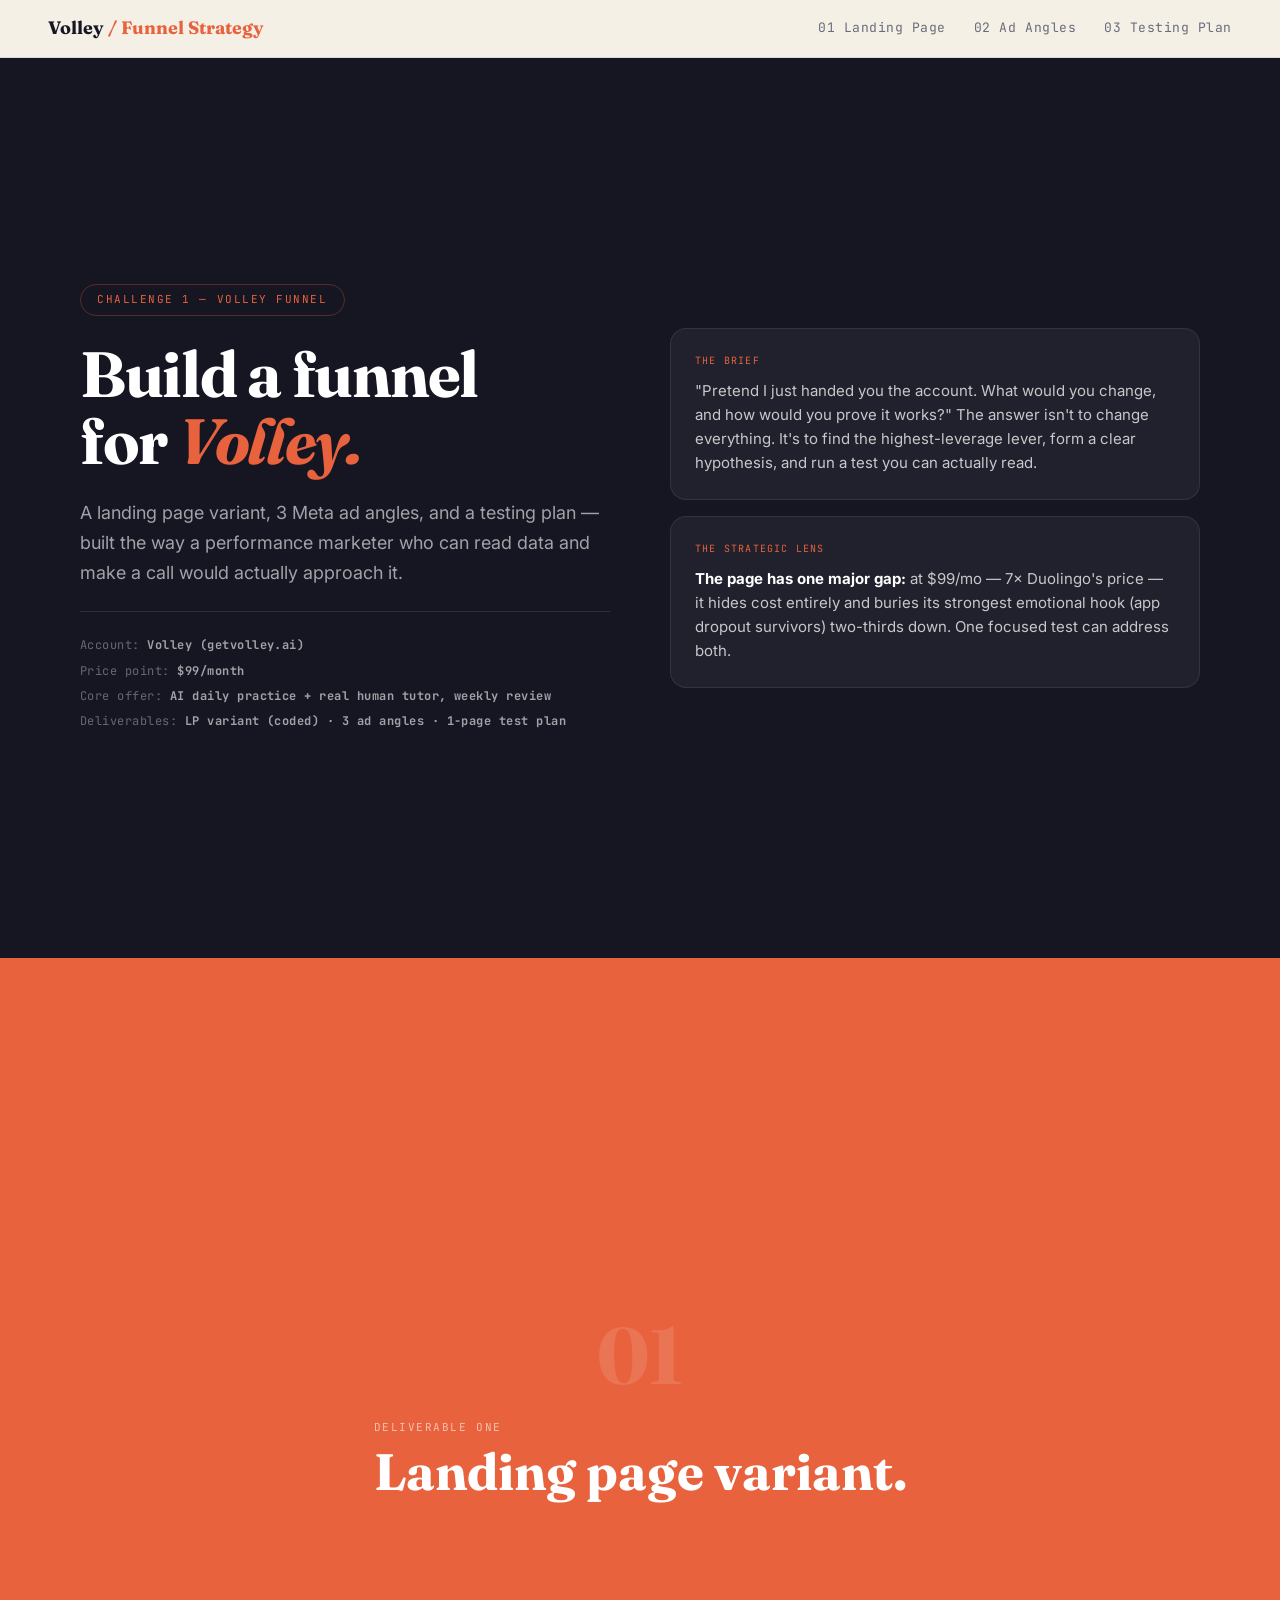
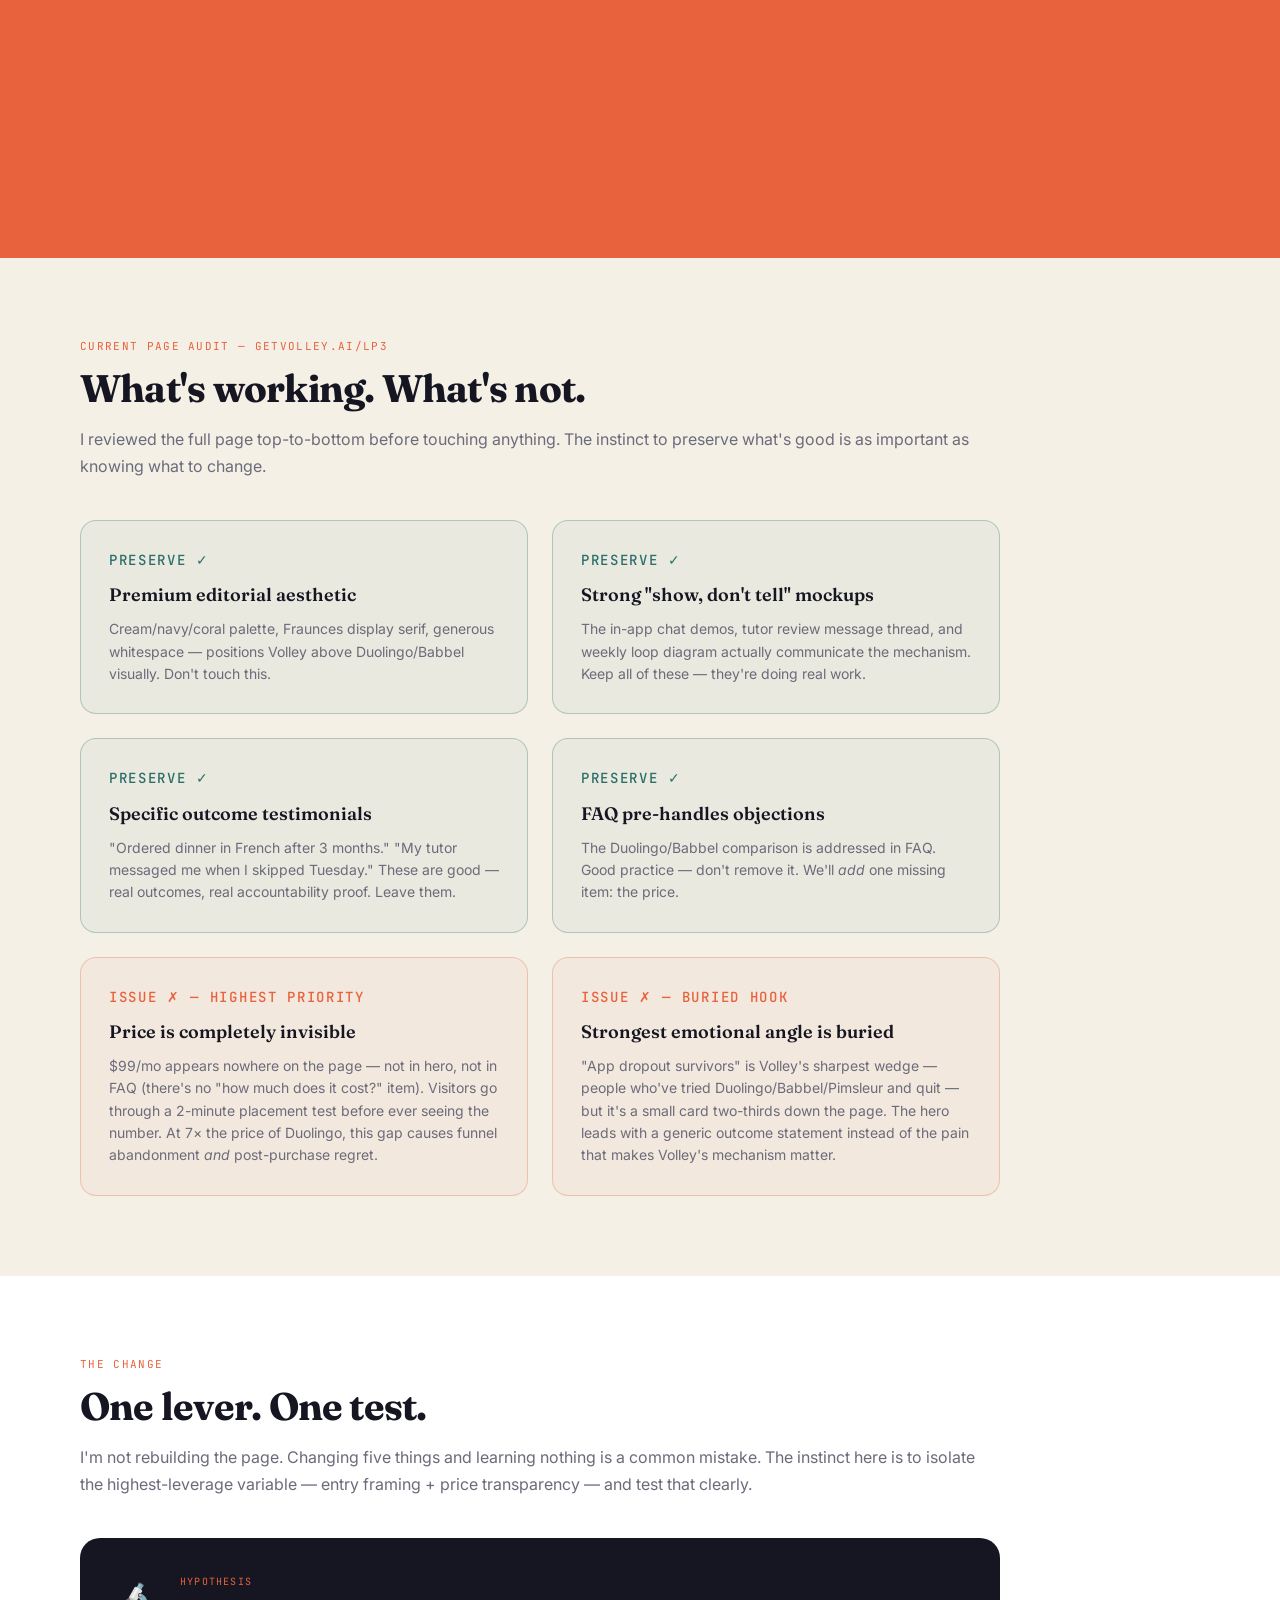
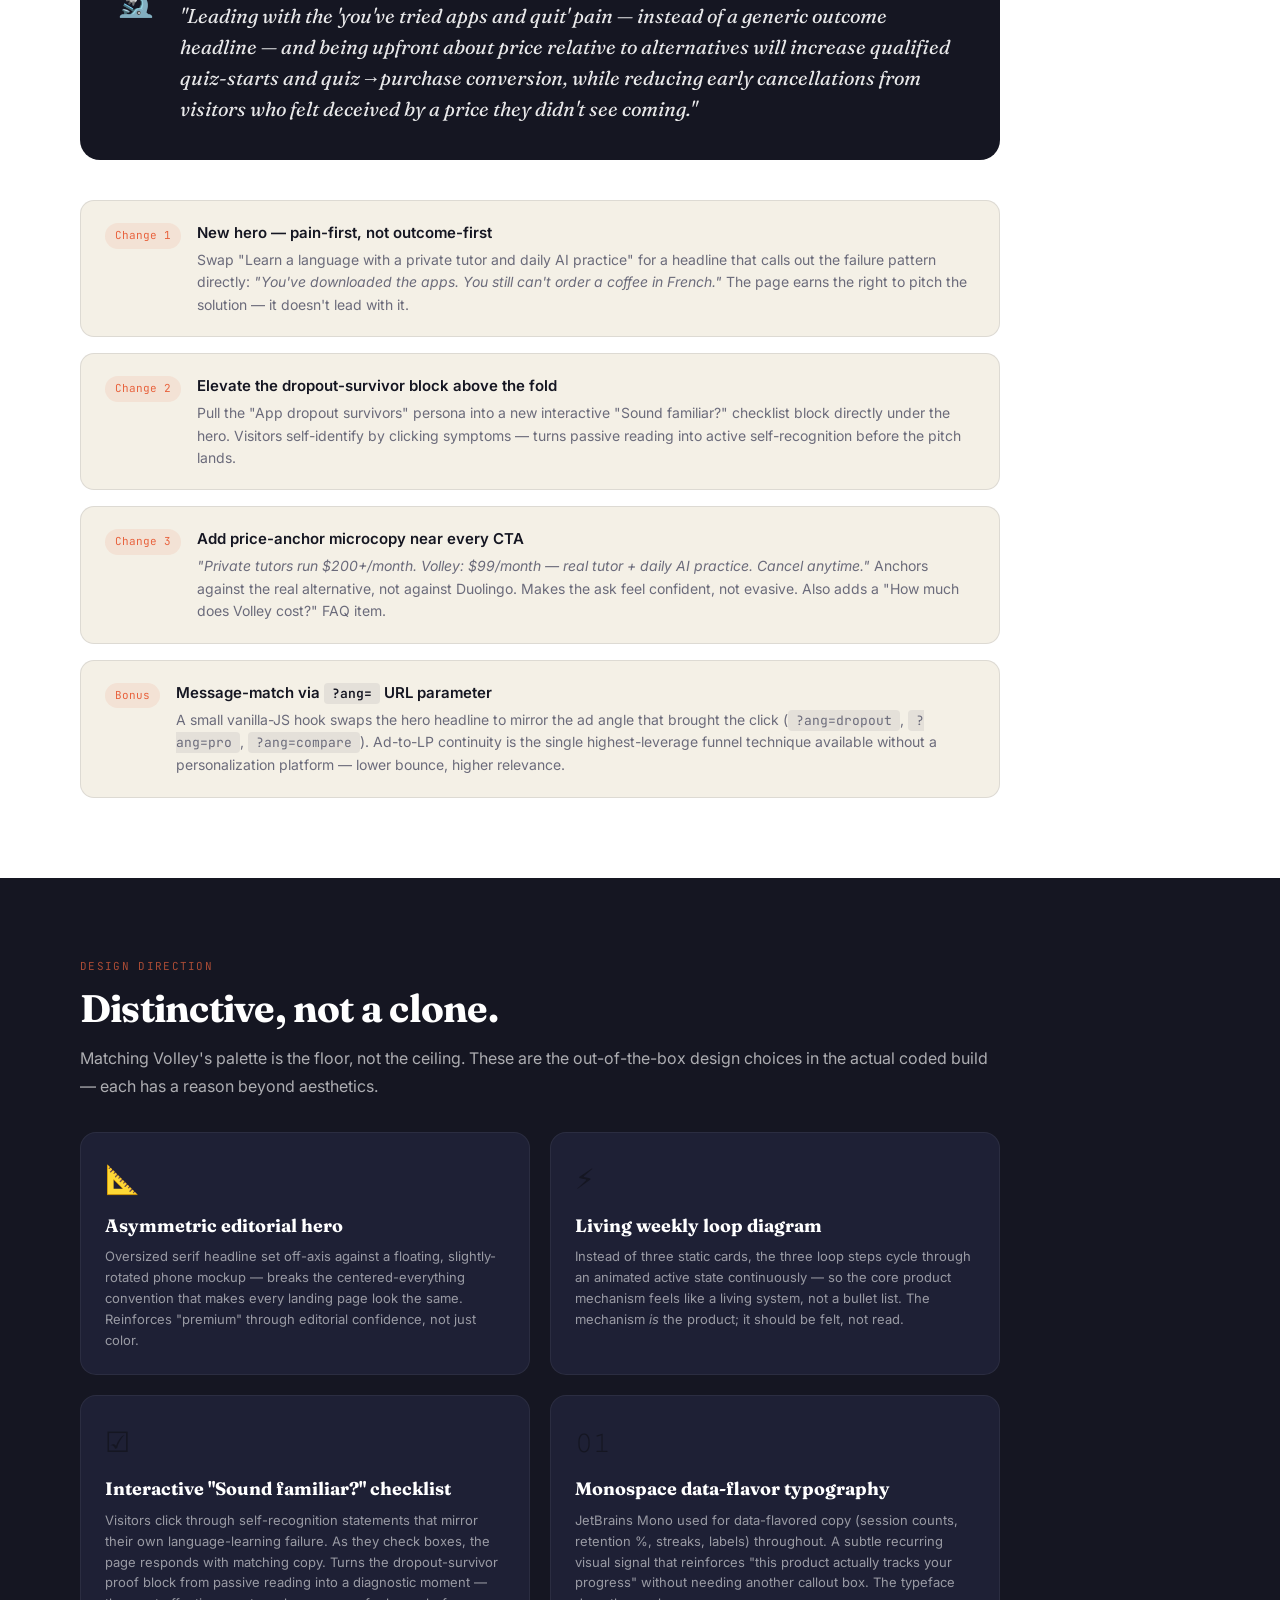
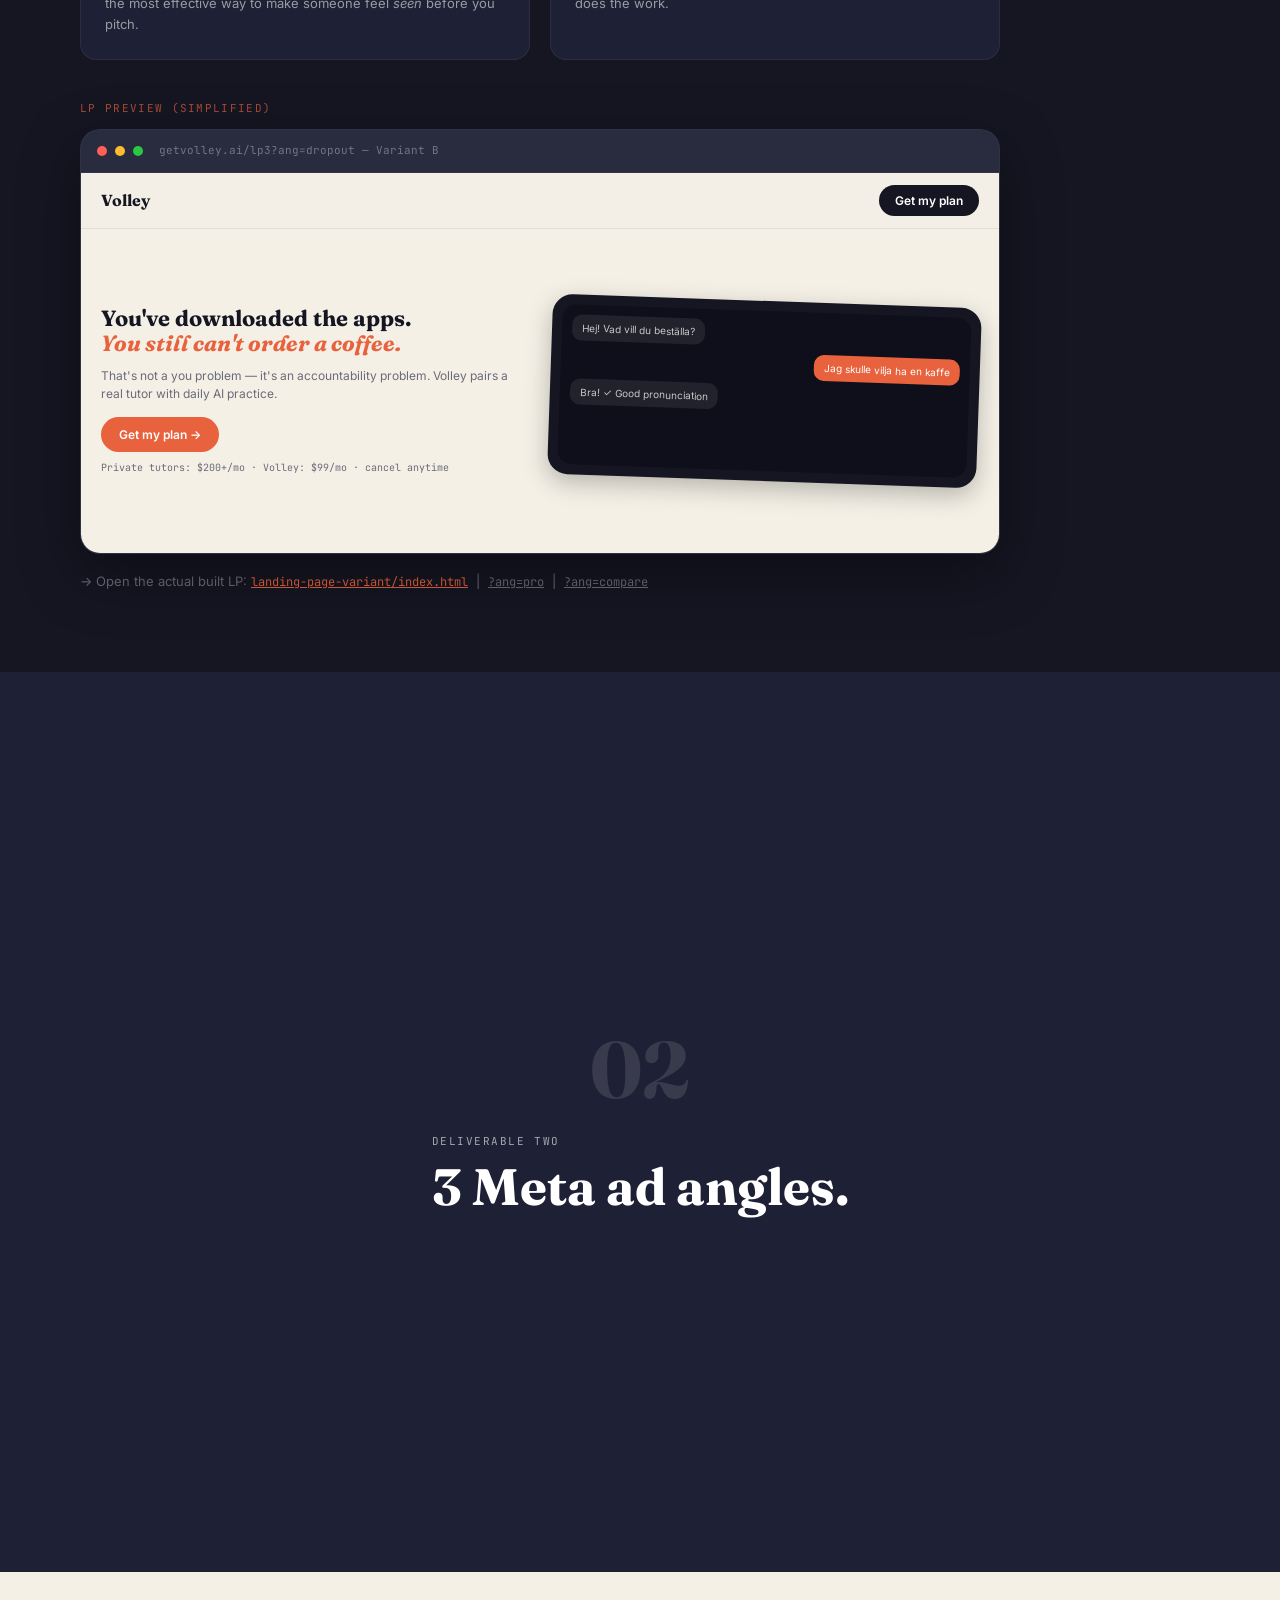
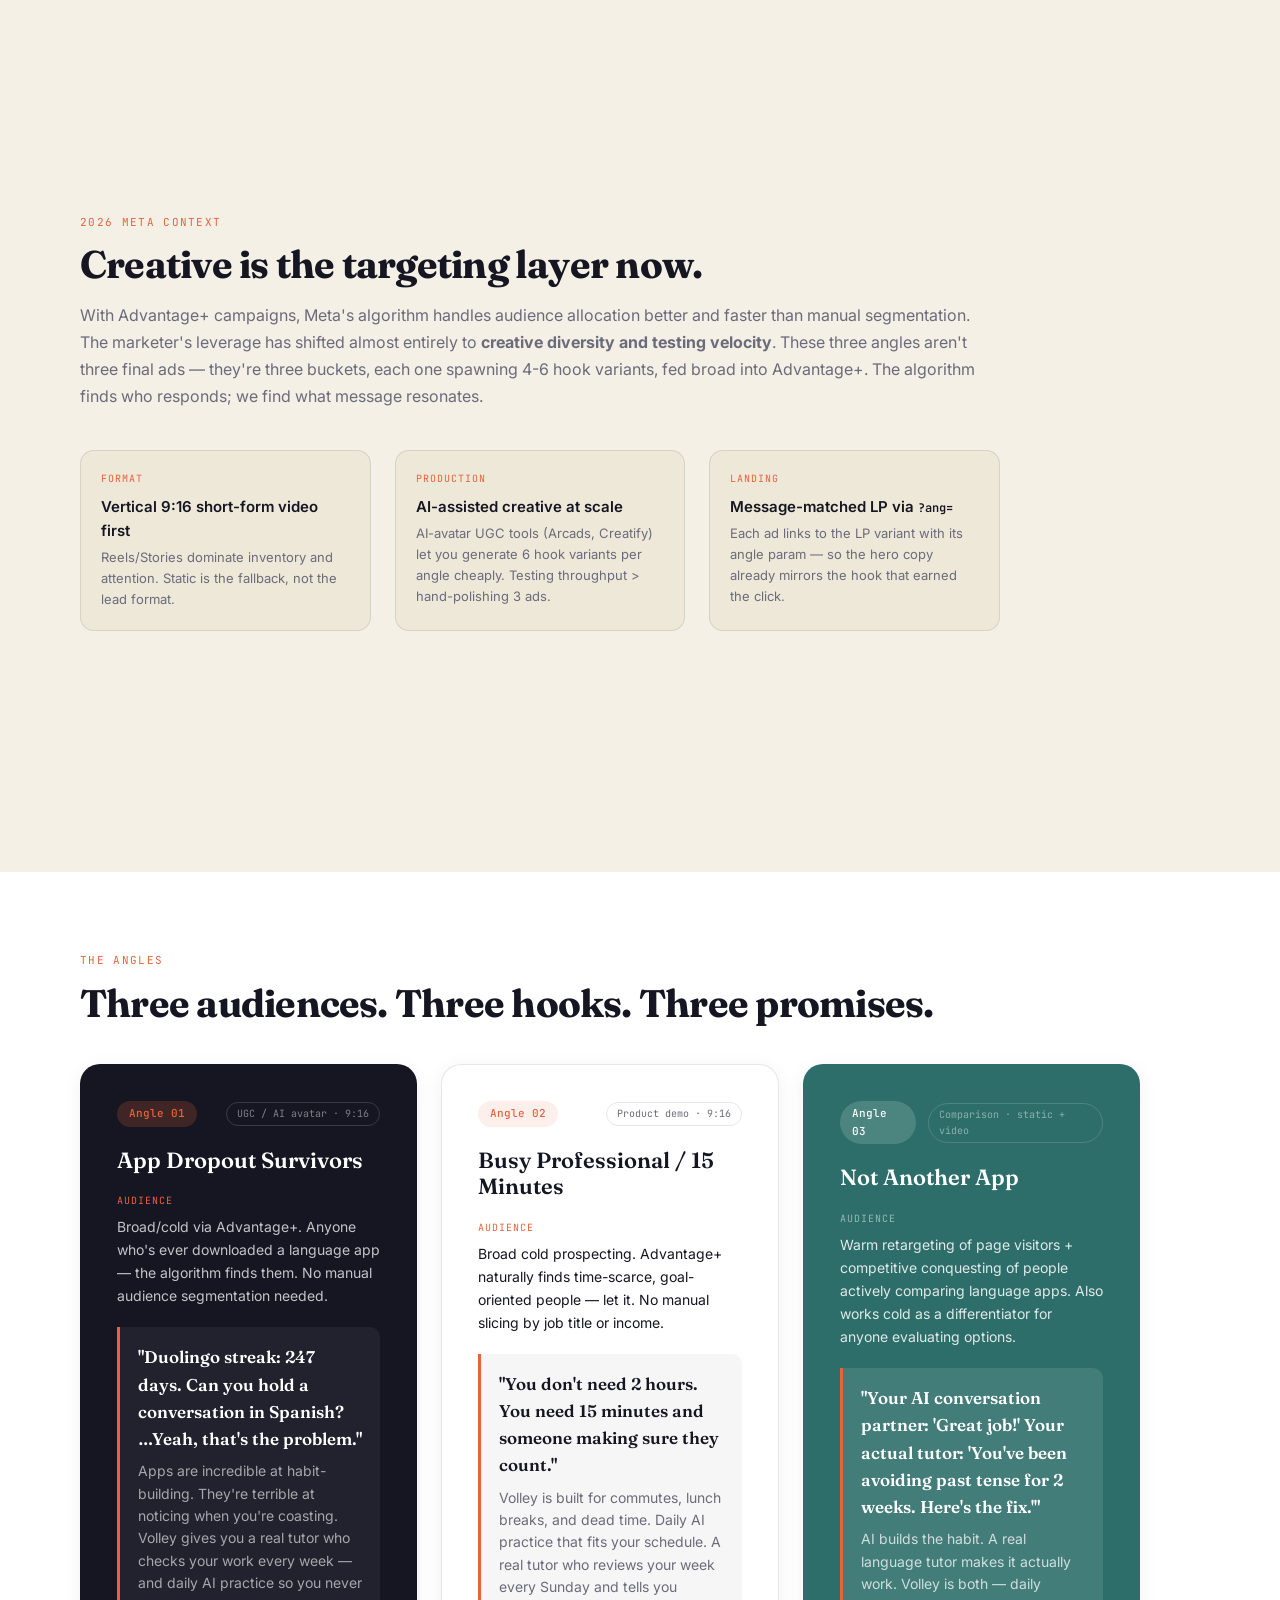
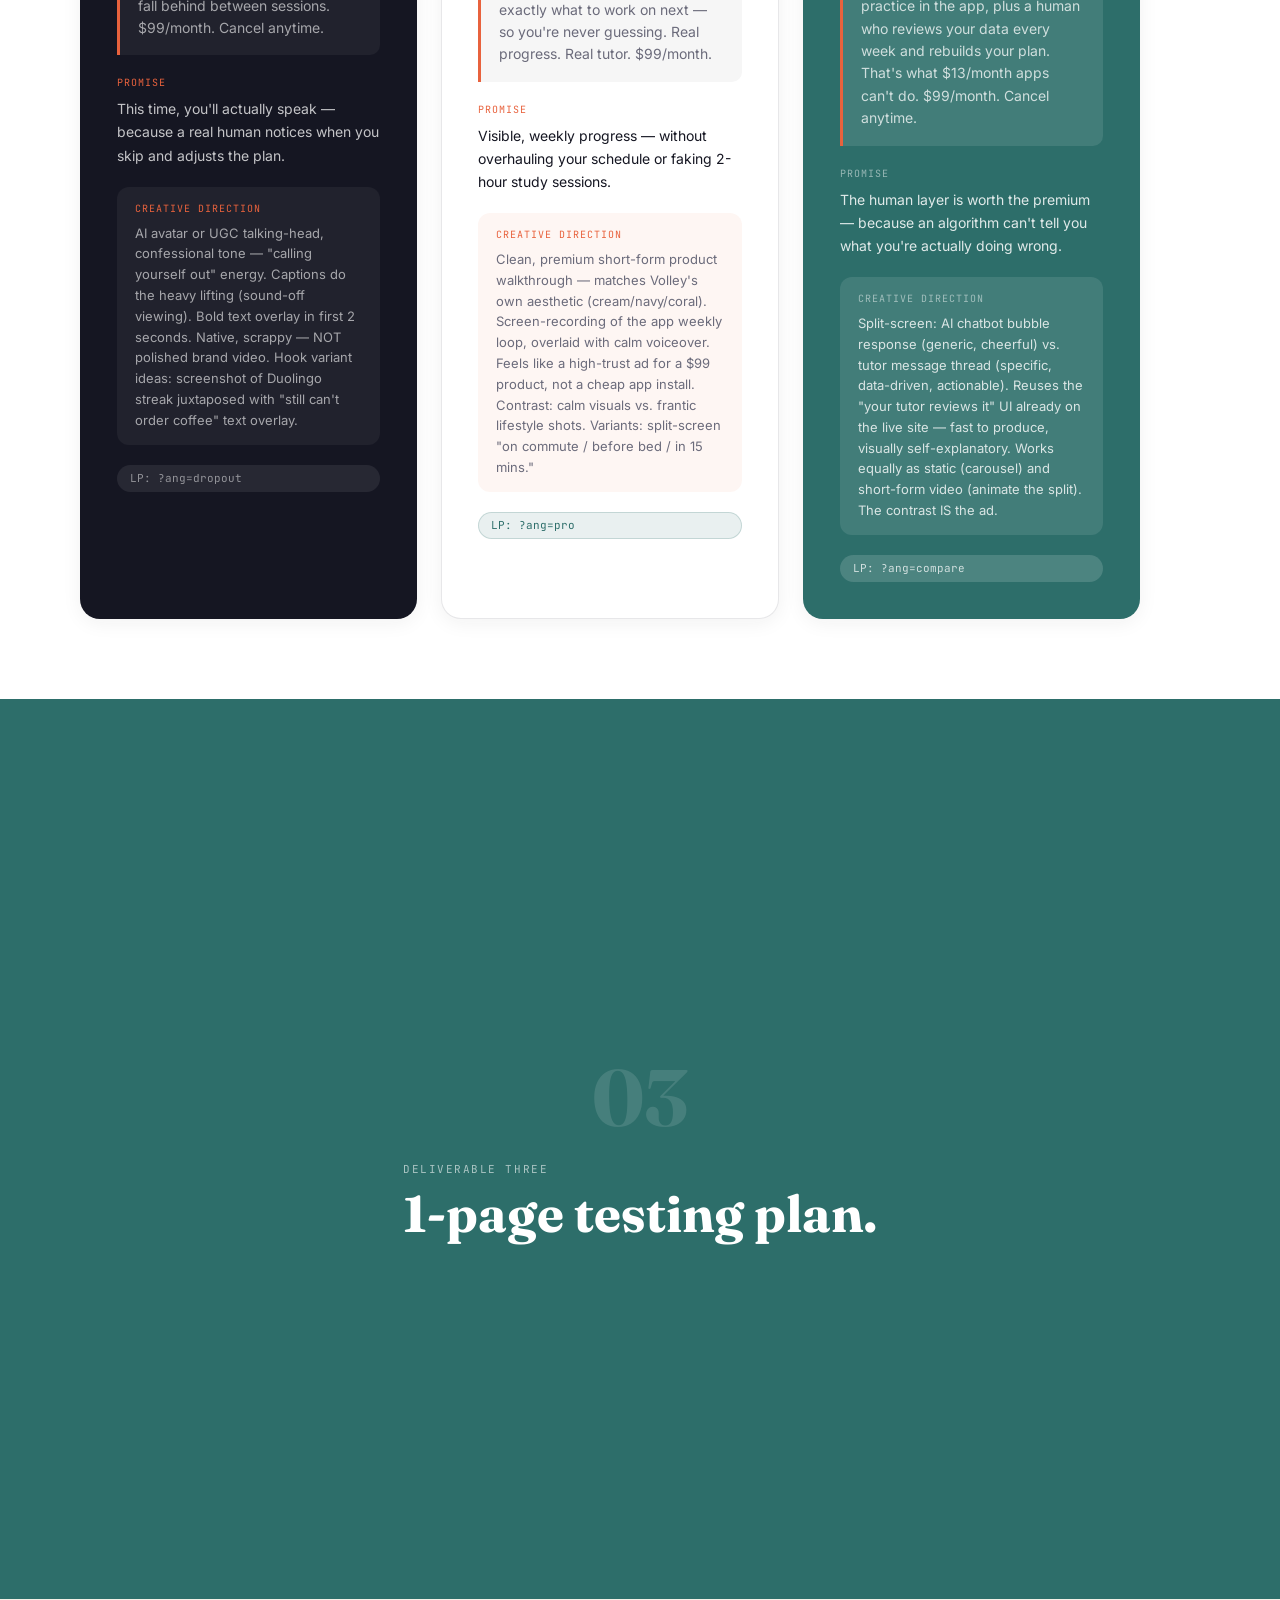
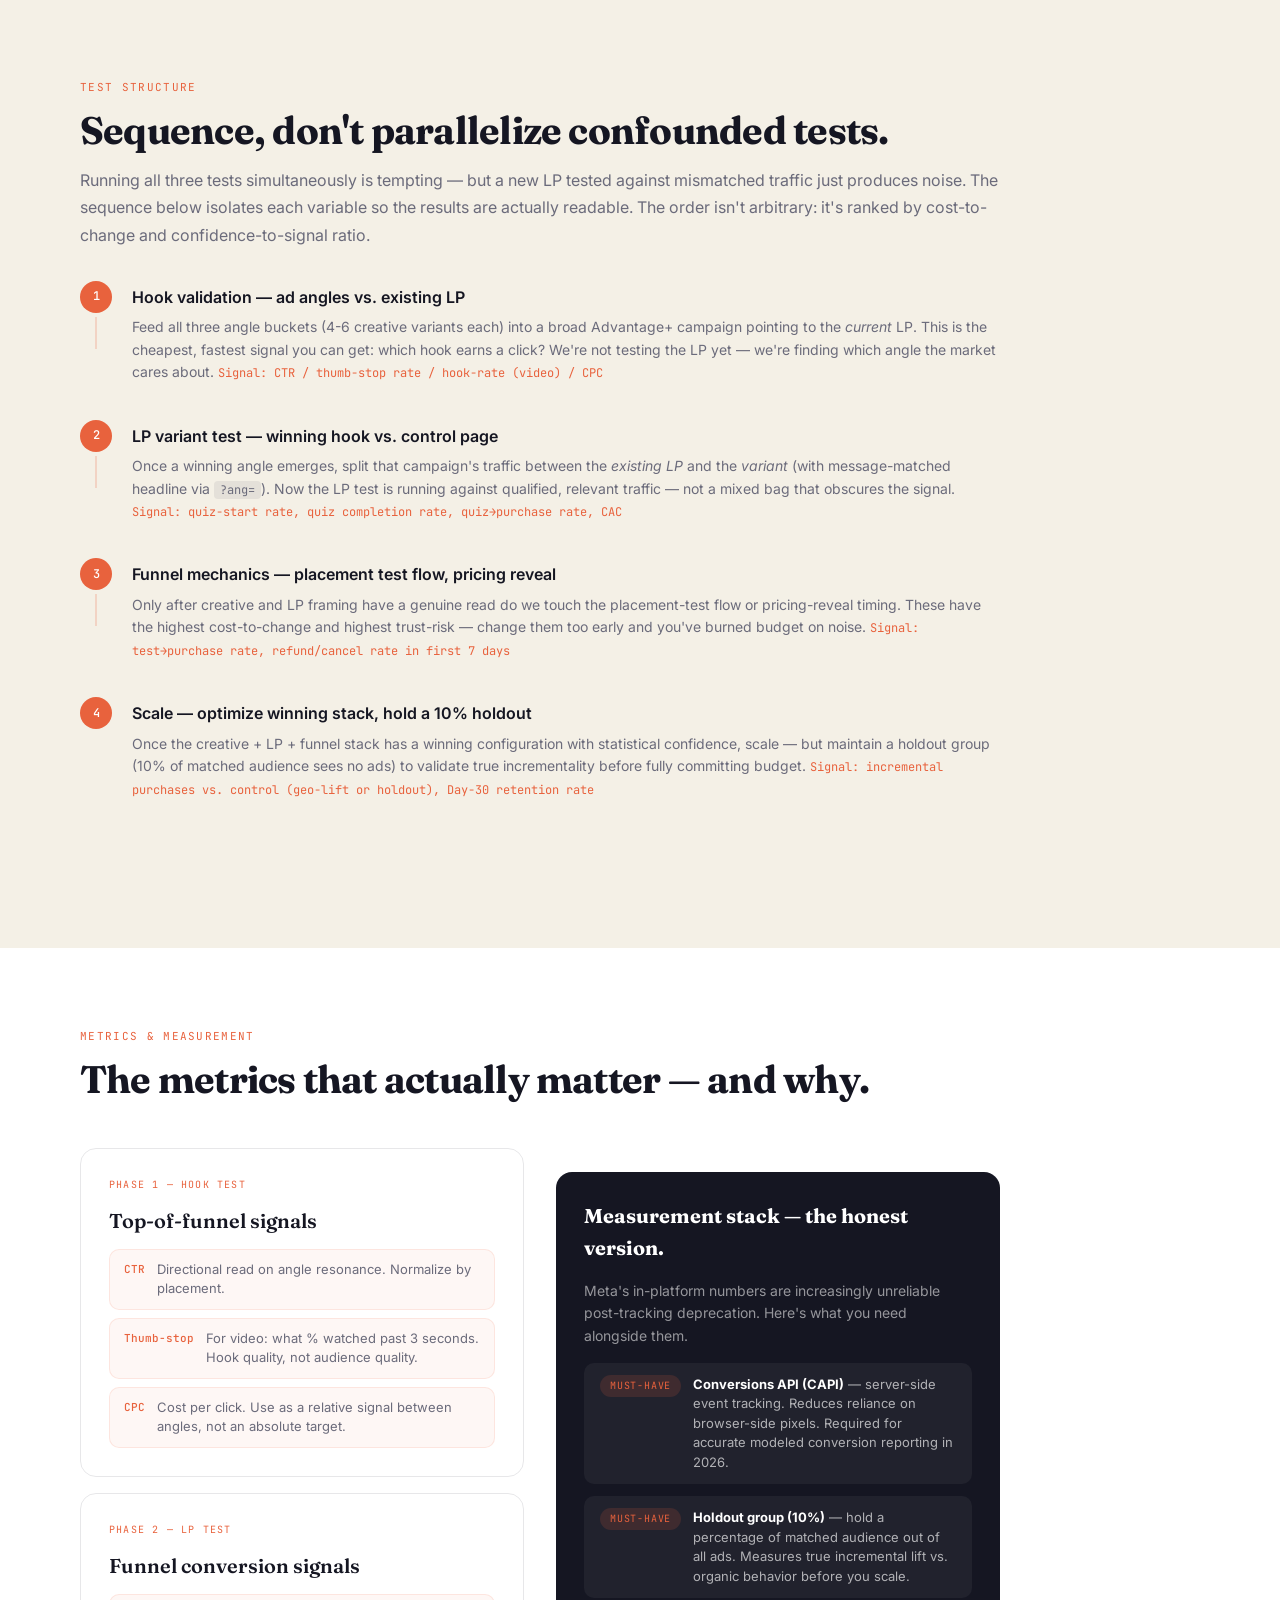
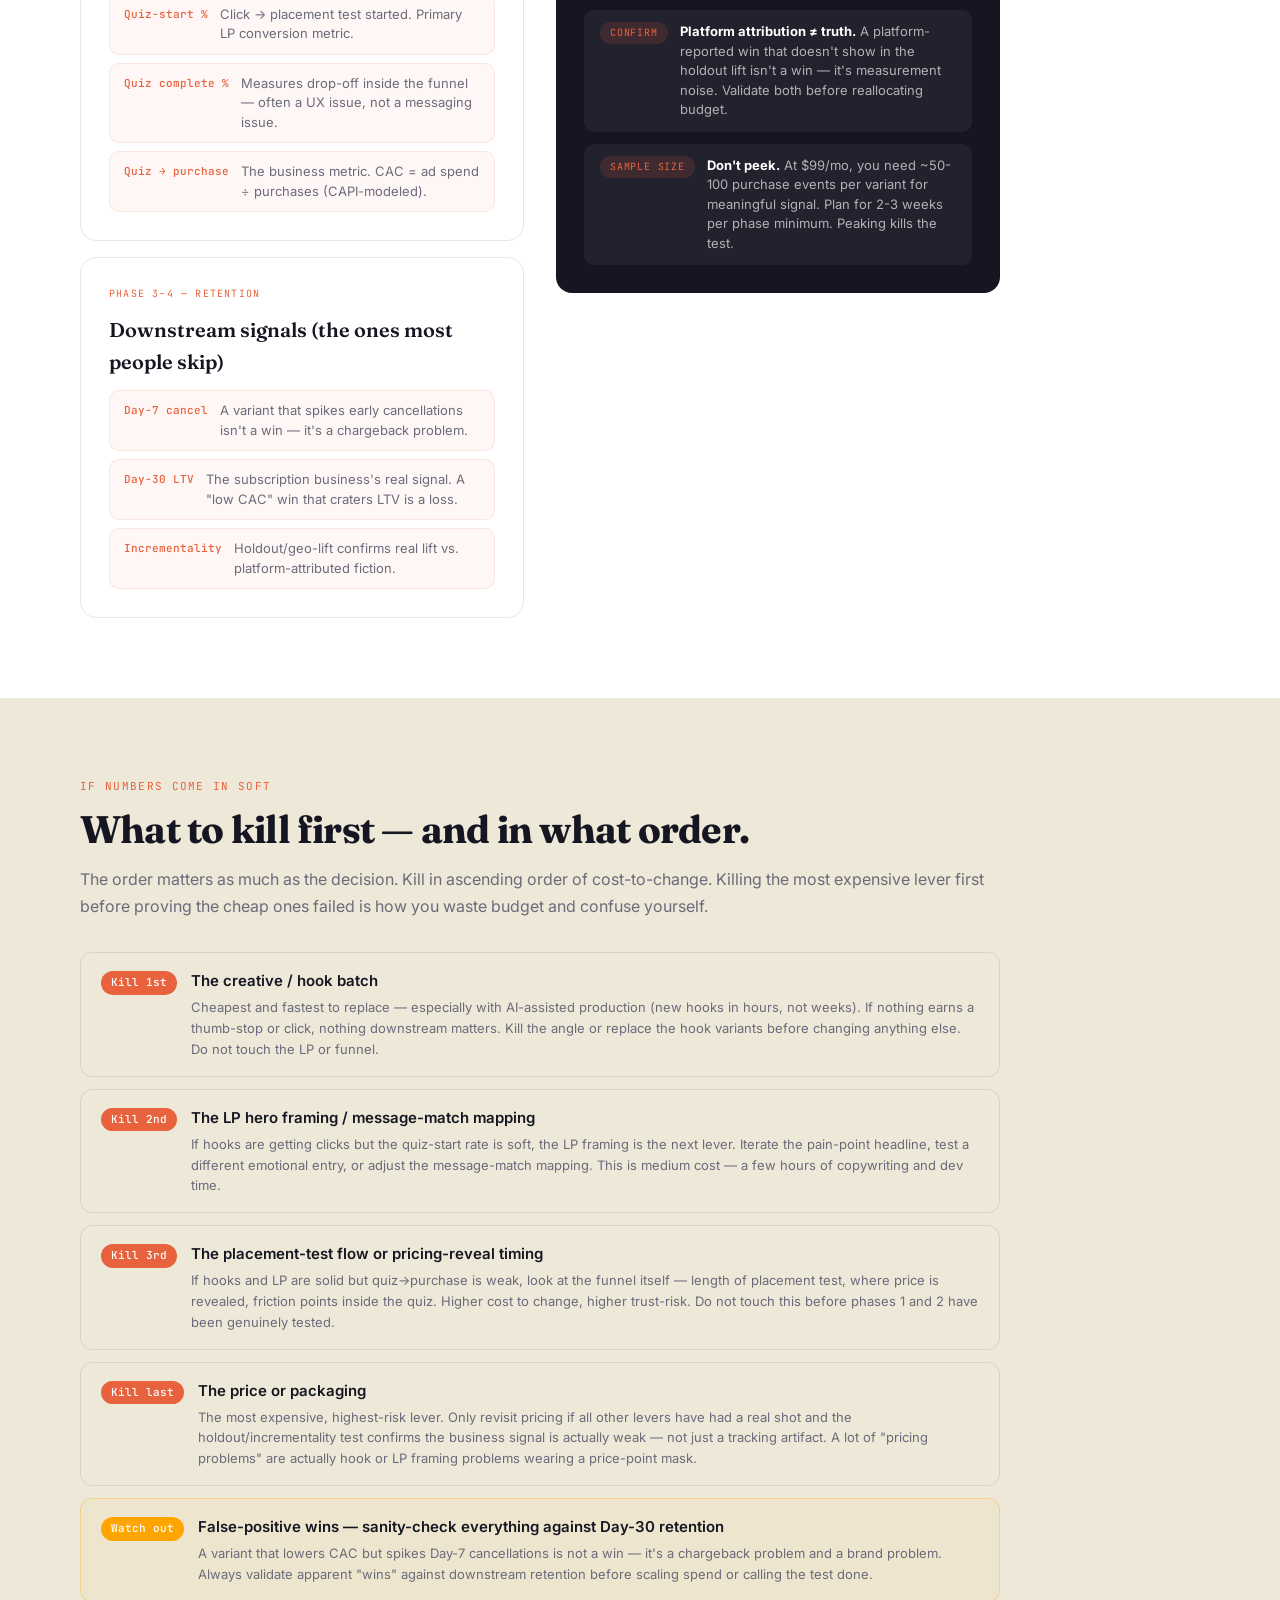
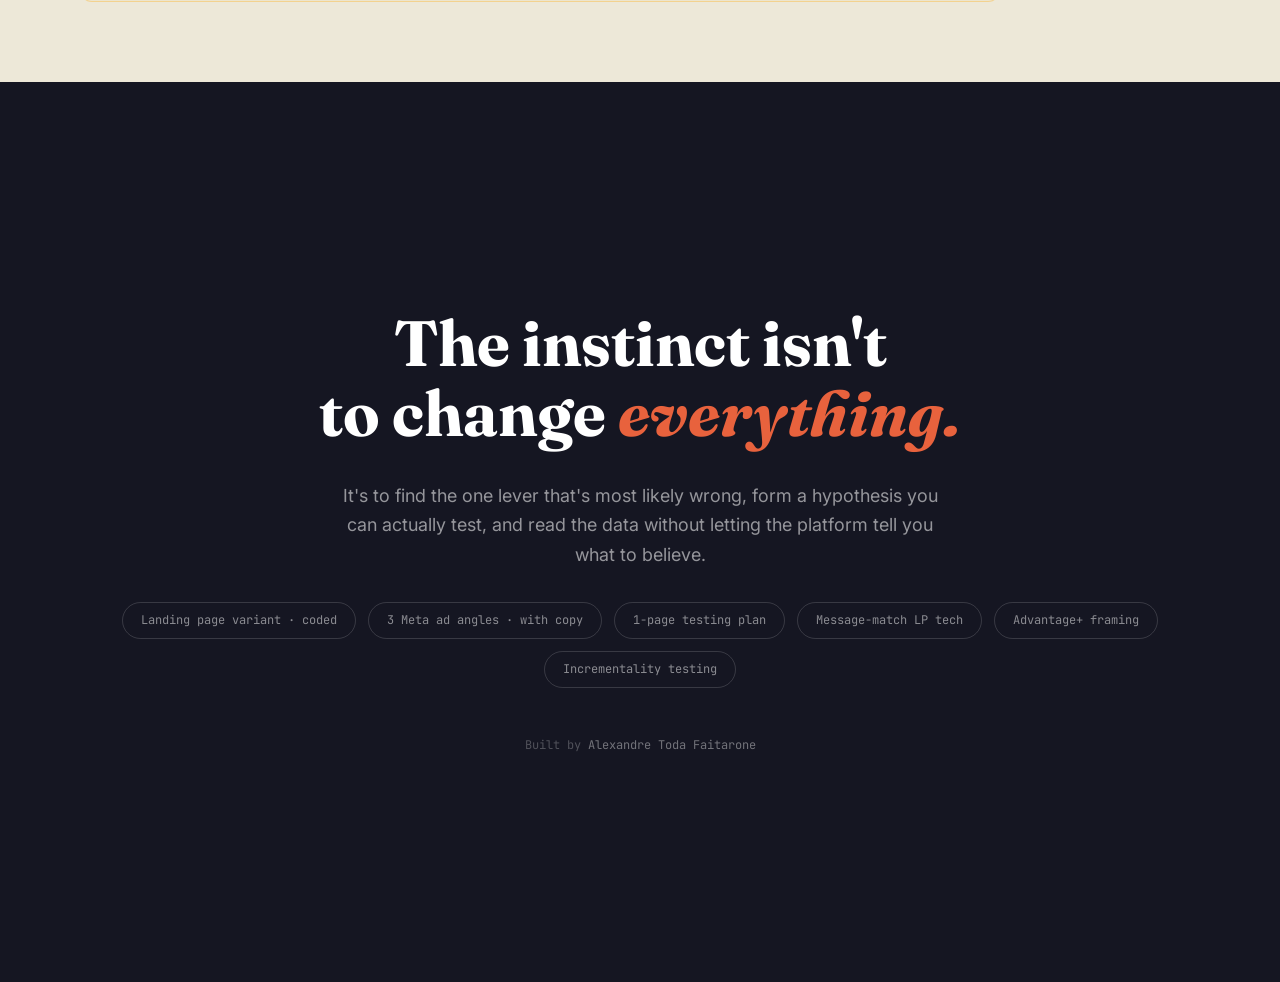
==== commit eae81994: "Fix blank cards on portal + add author signature to all pages Blank-card fixes: (1) nested <a> in Ca" ====
--- a/deck/index.html
+++ b/deck/index.html
@@ -988,6 +988,9 @@
       <span class="chip">Advantage+ framing</span>
       <span class="chip">Incrementality testing</span>
     </div>
+    <p style="font-family:'JetBrains Mono',monospace;font-size:12px;color:rgba(255,255,255,0.25);margin-top:16px;">
+      Built by <a href="https://www.linkedin.com/in/alexandre-toda-faitarone-0992871/" target="_blank" rel="noopener" style="color:rgba(255,255,255,0.4);text-decoration:none;">Alexandre Toda Faitarone</a>
+    </p>
   </section>
 
 </body>
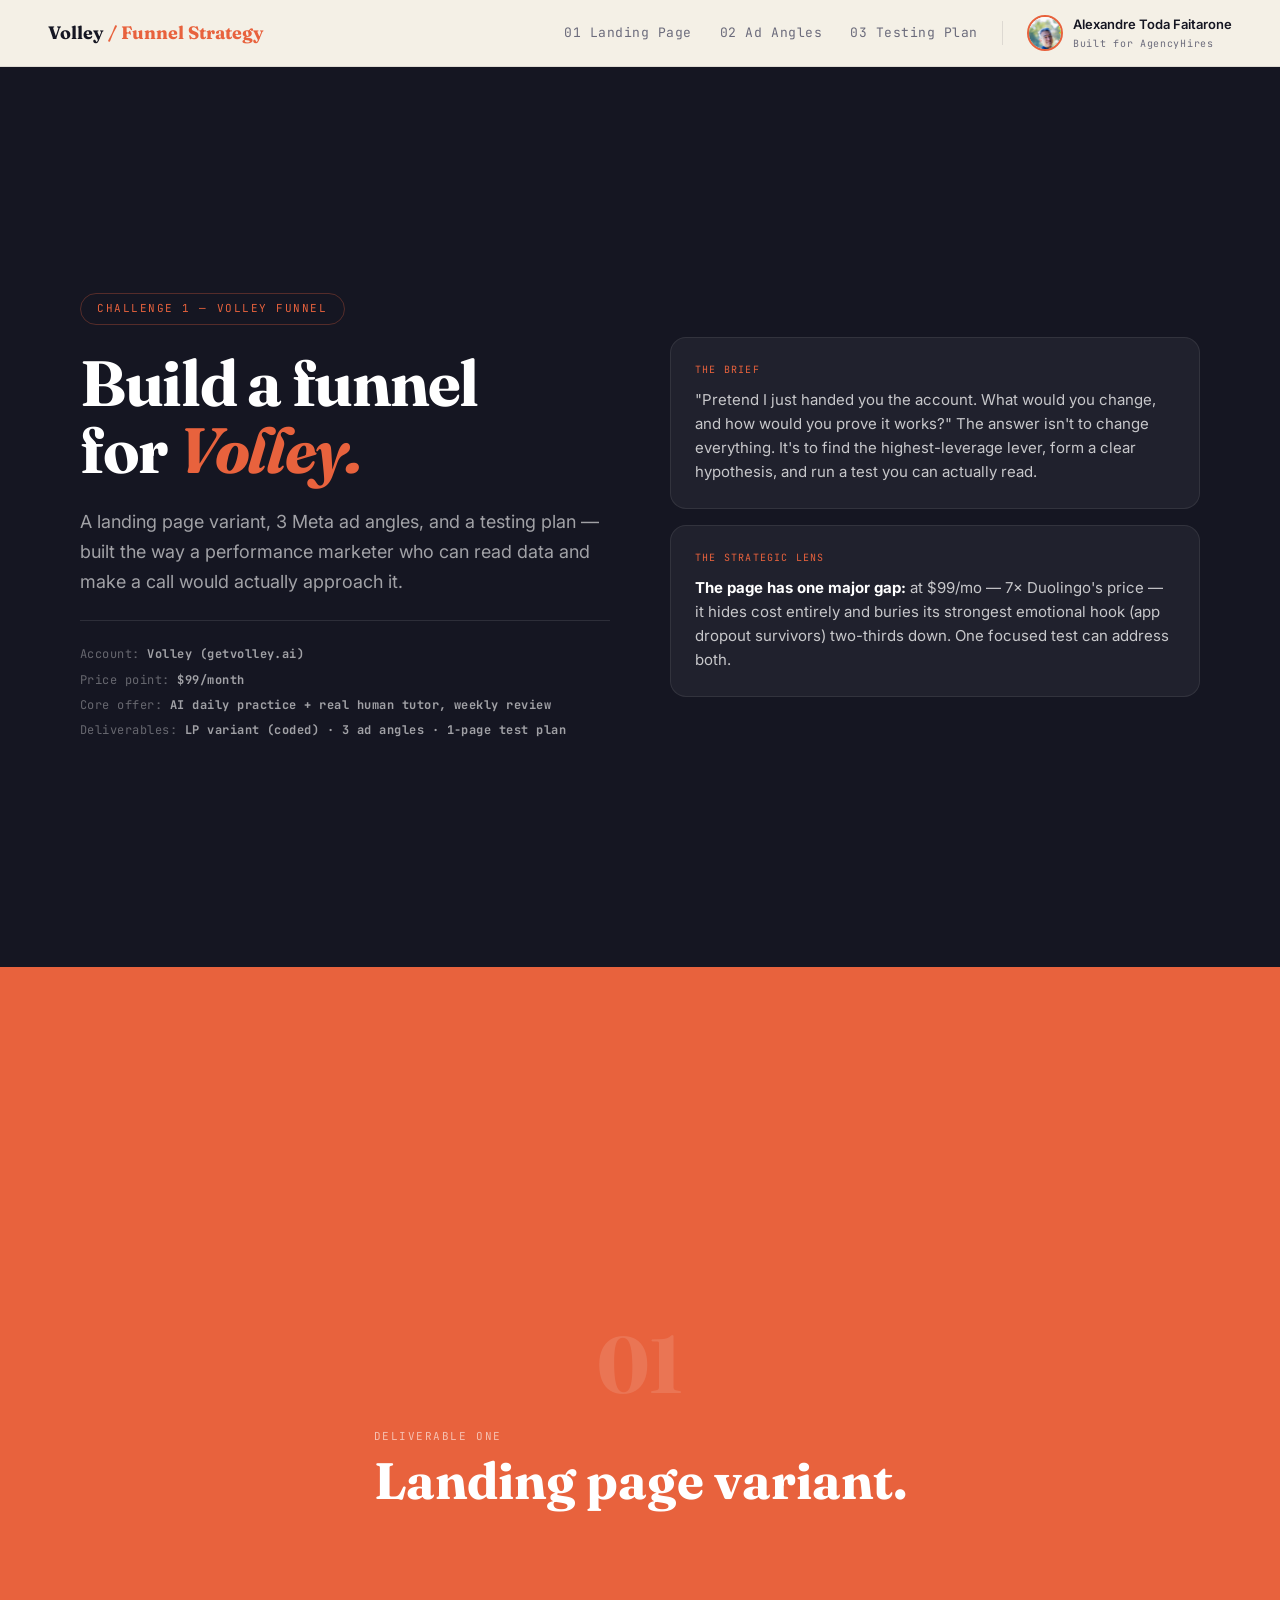
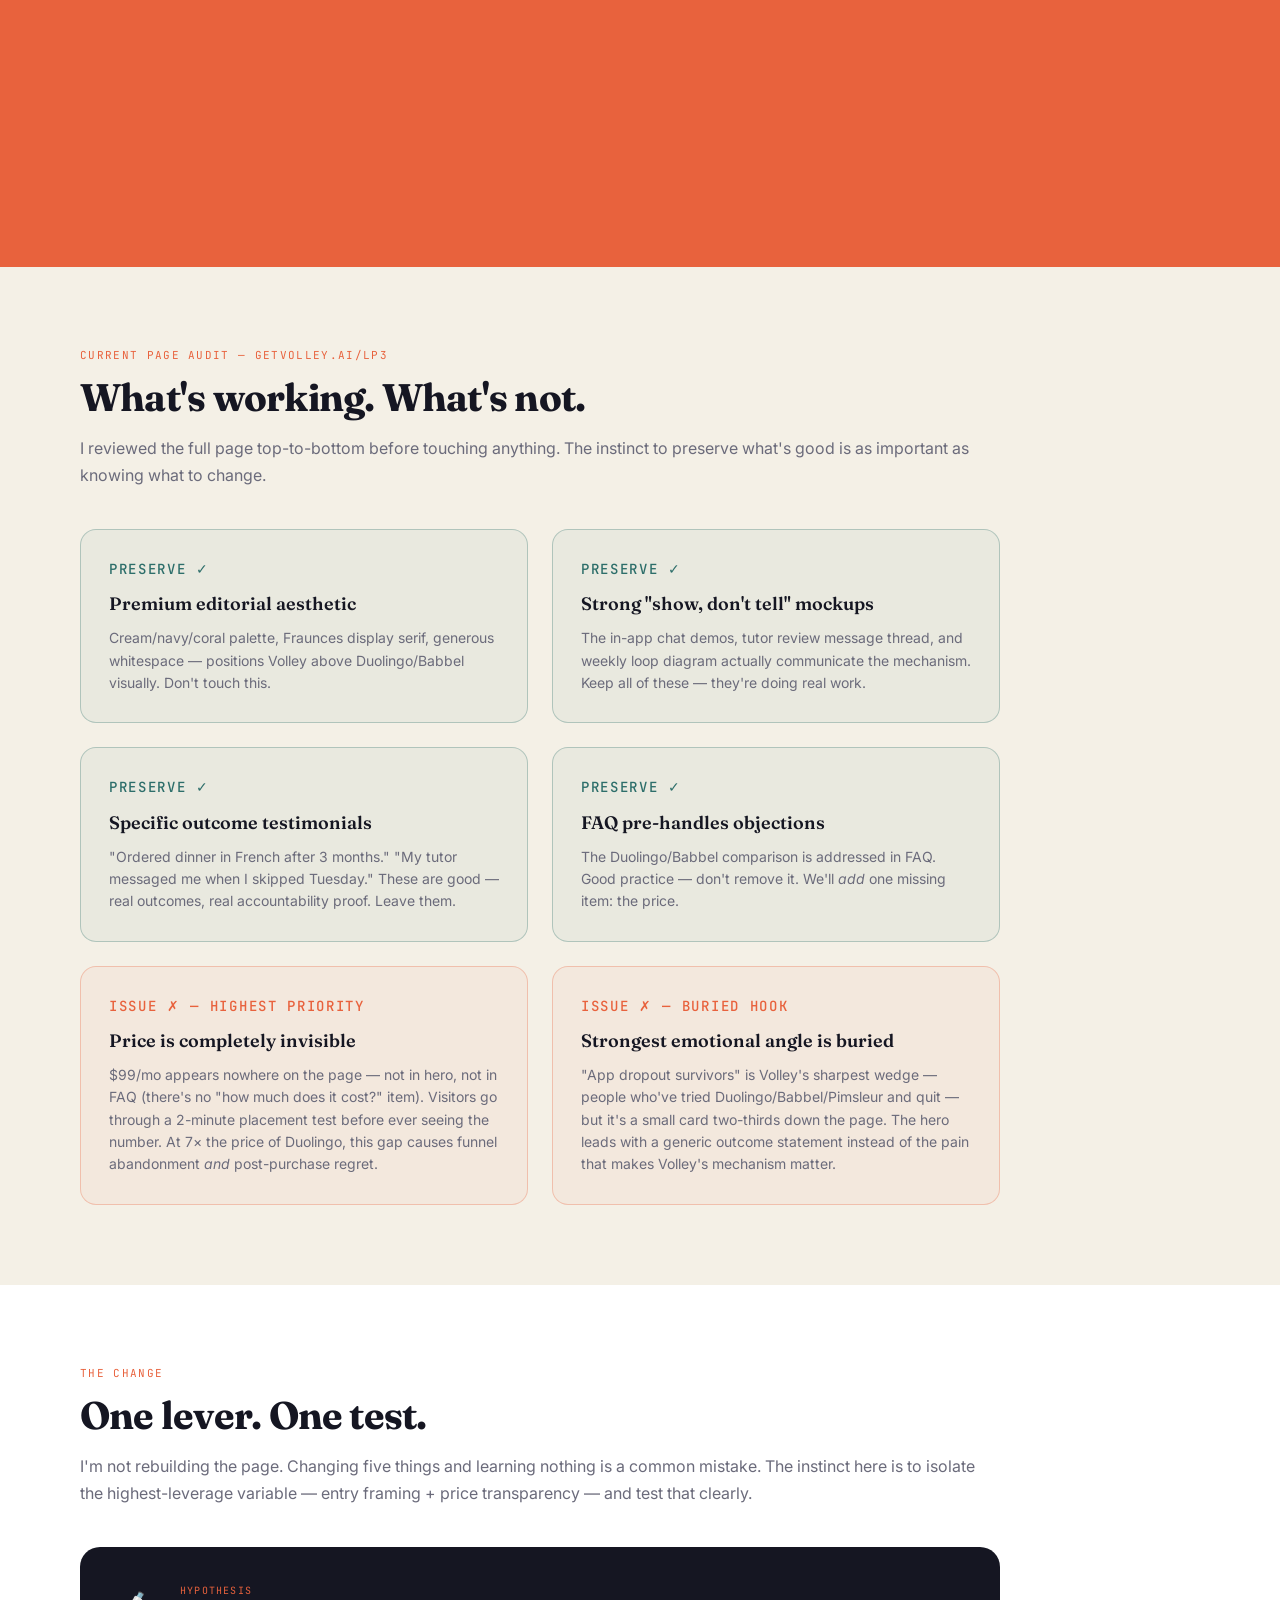
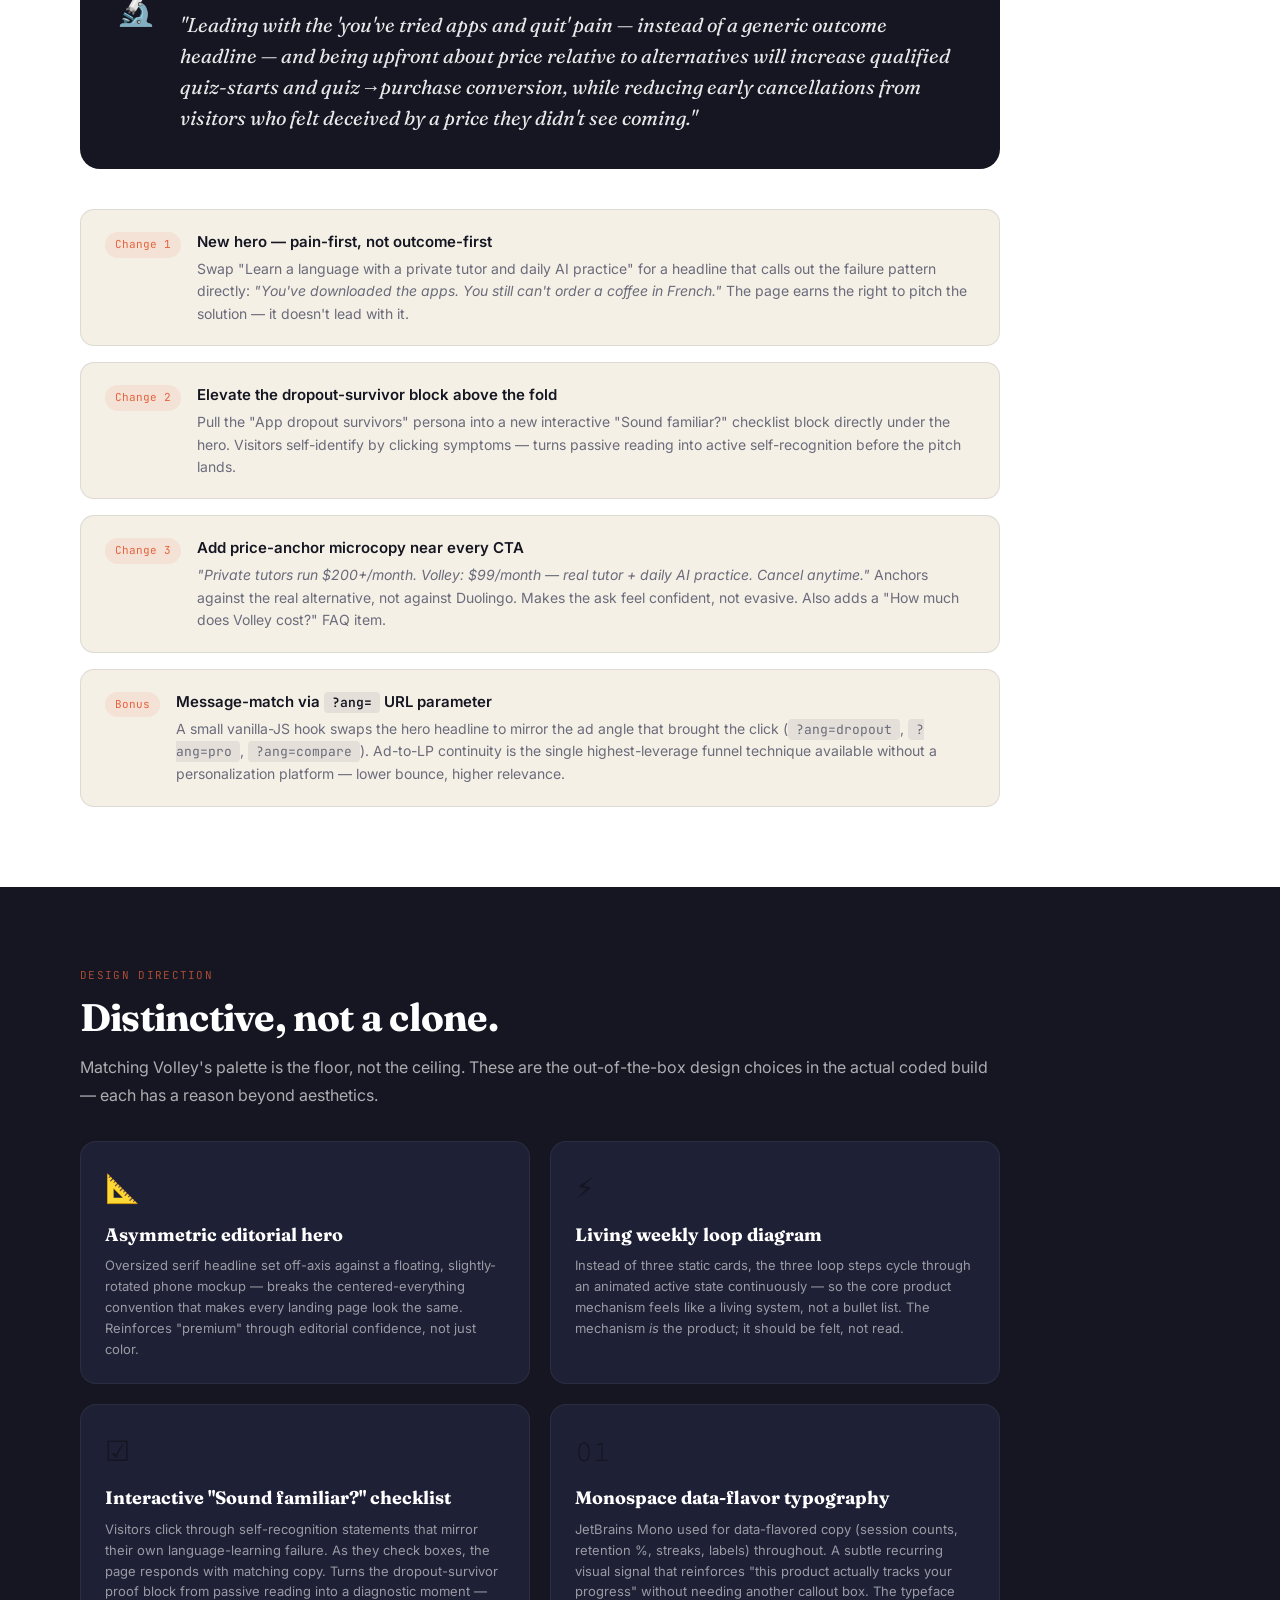
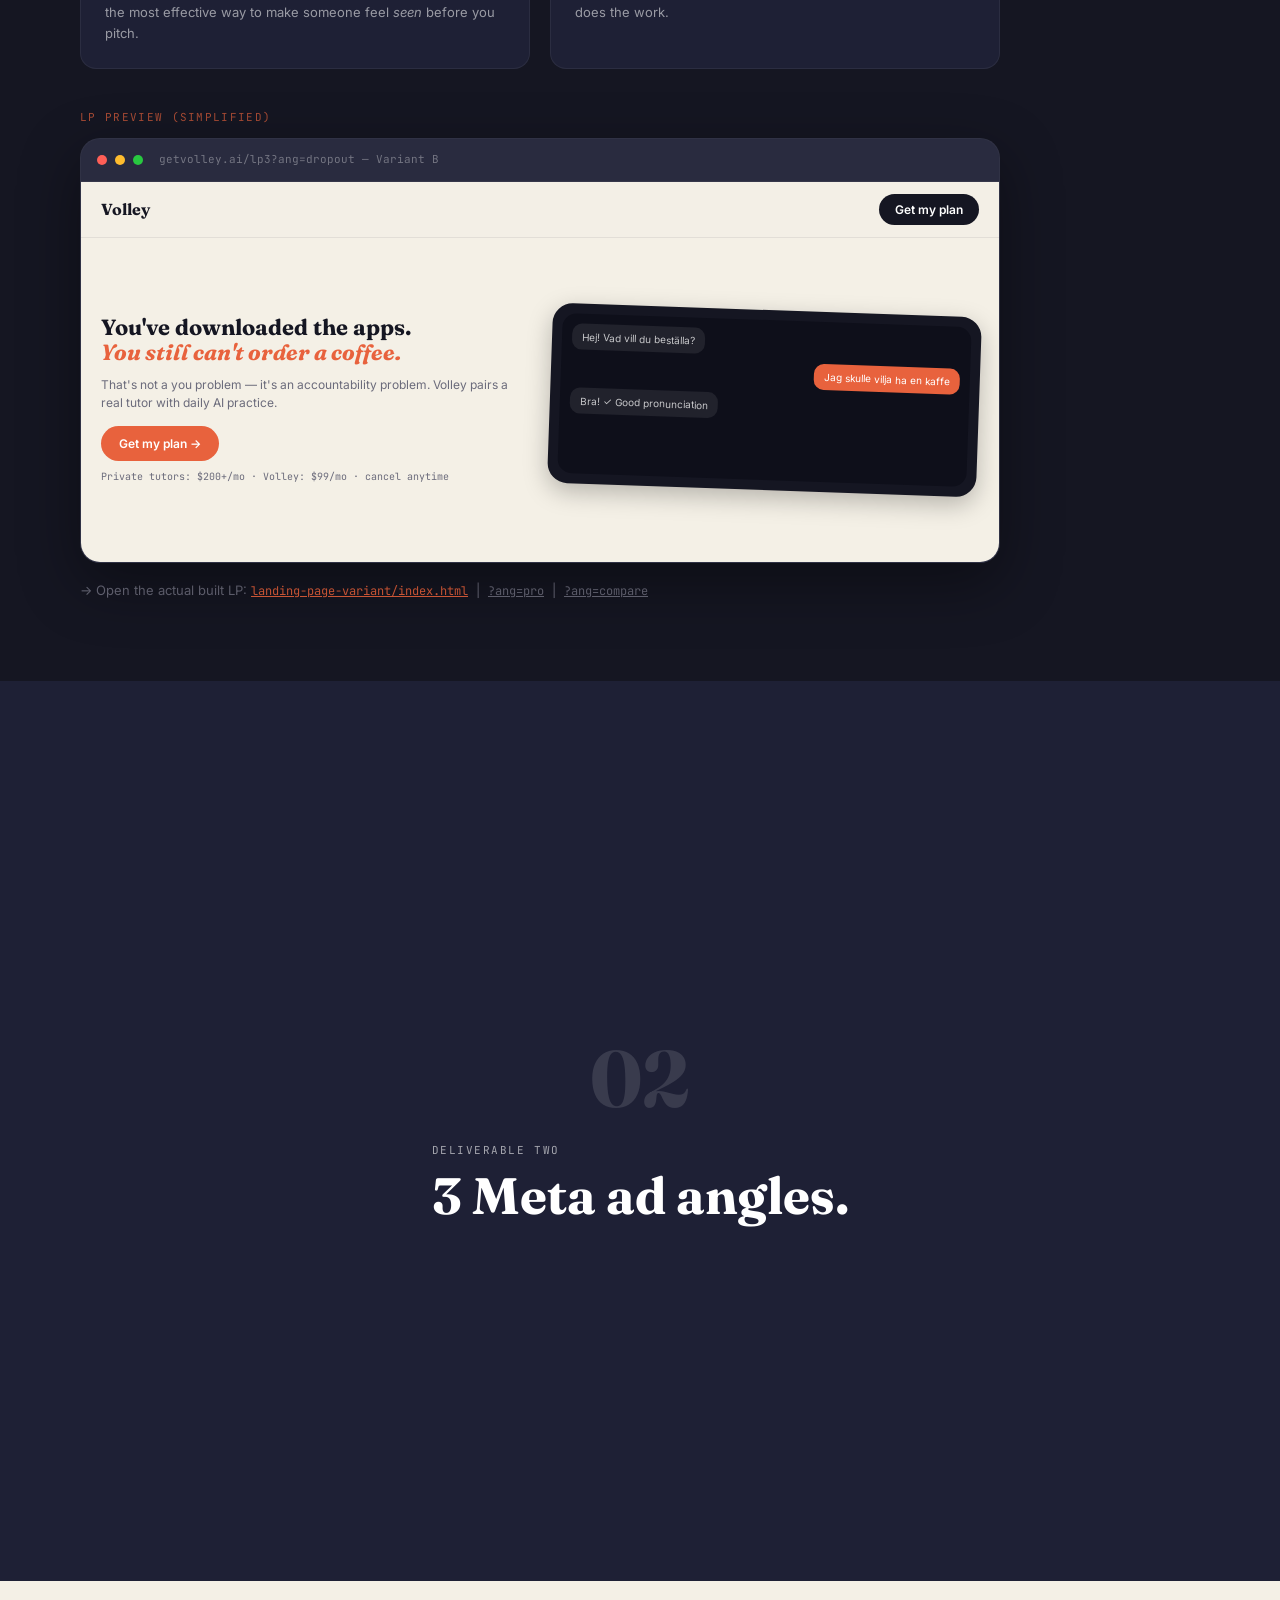
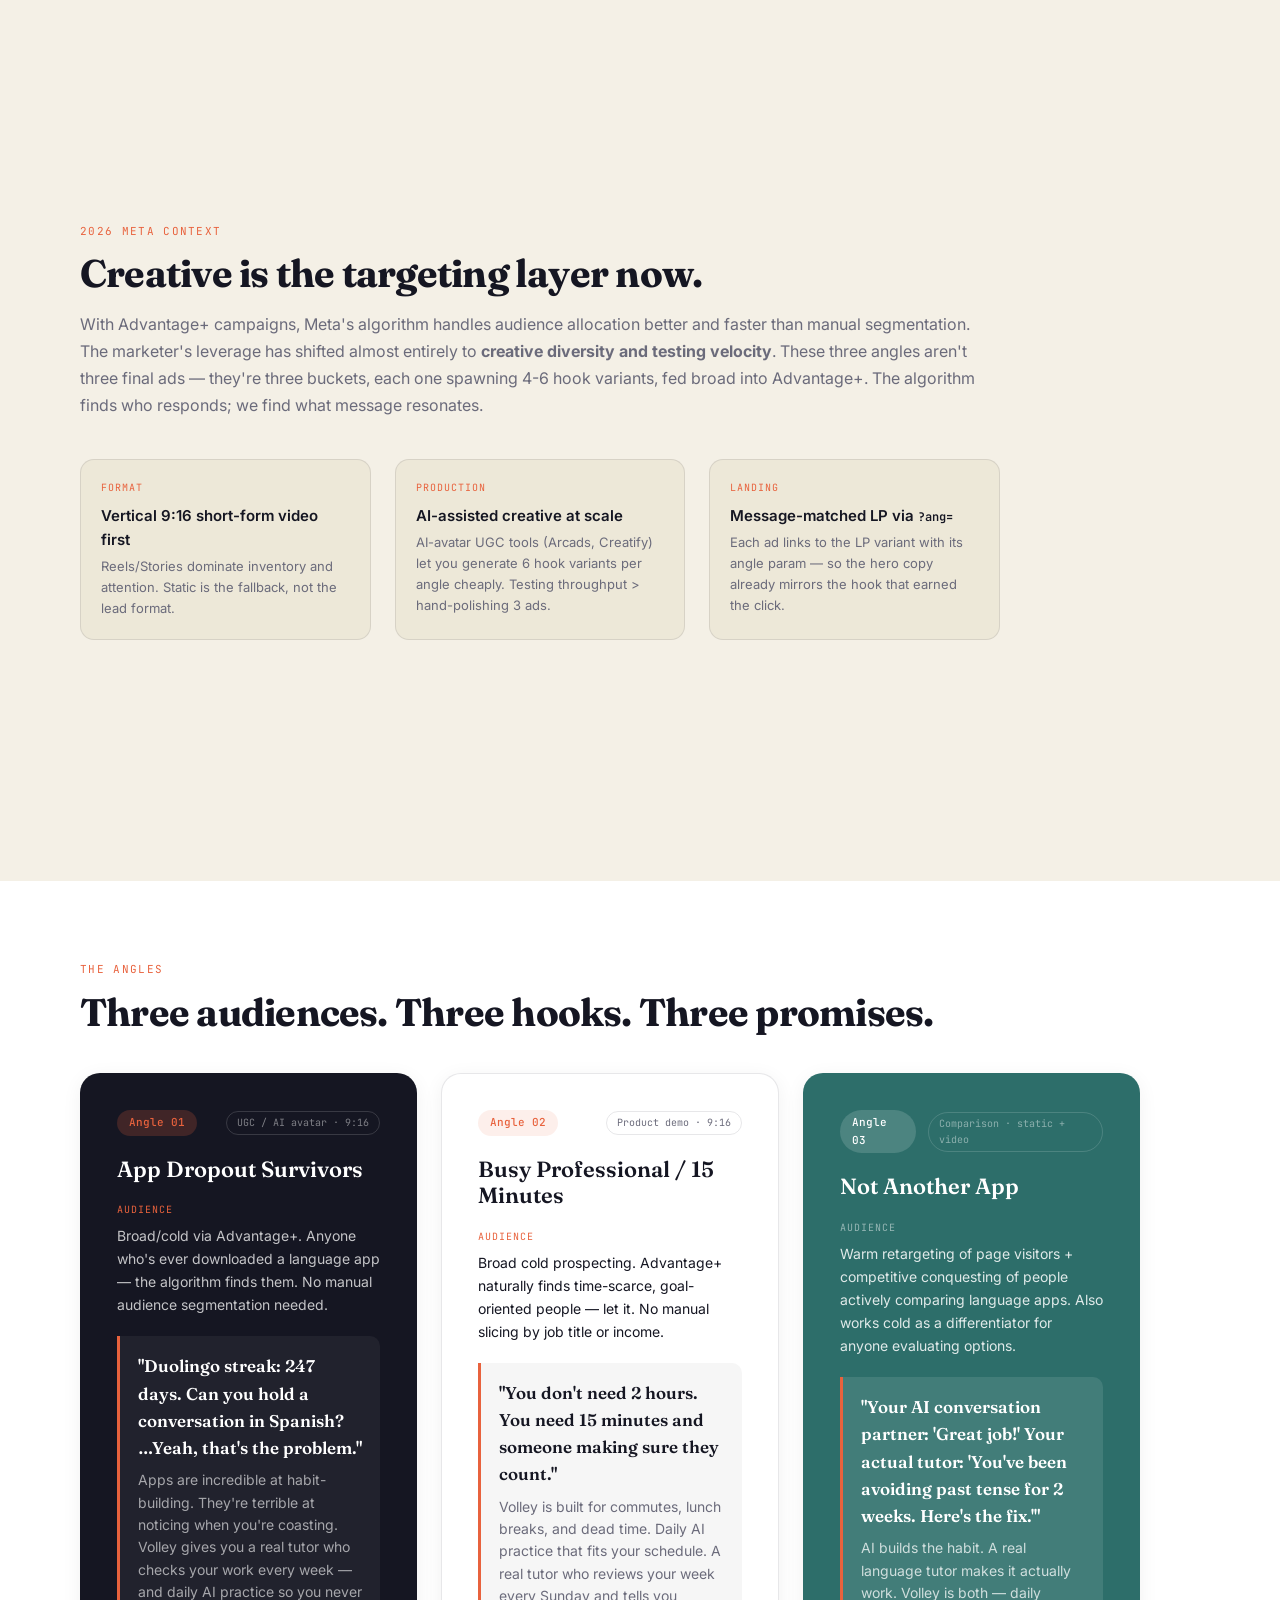
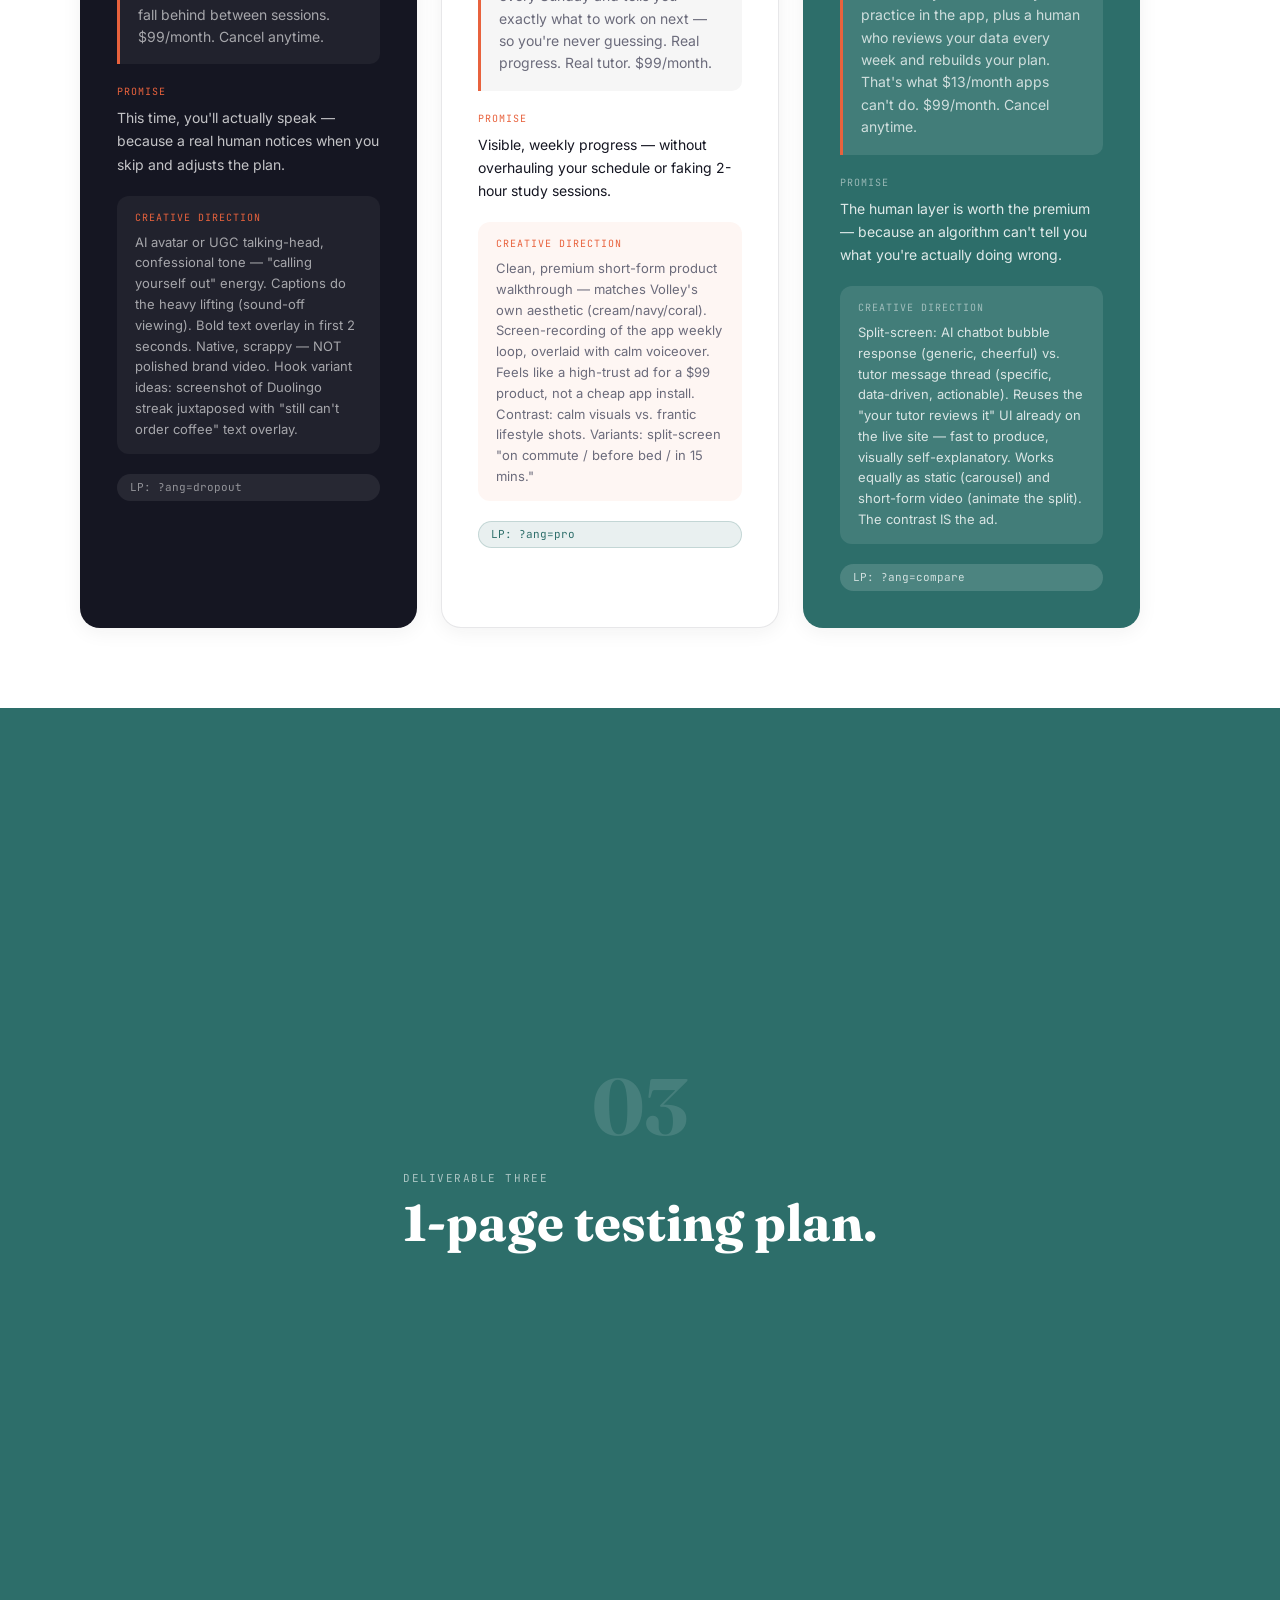
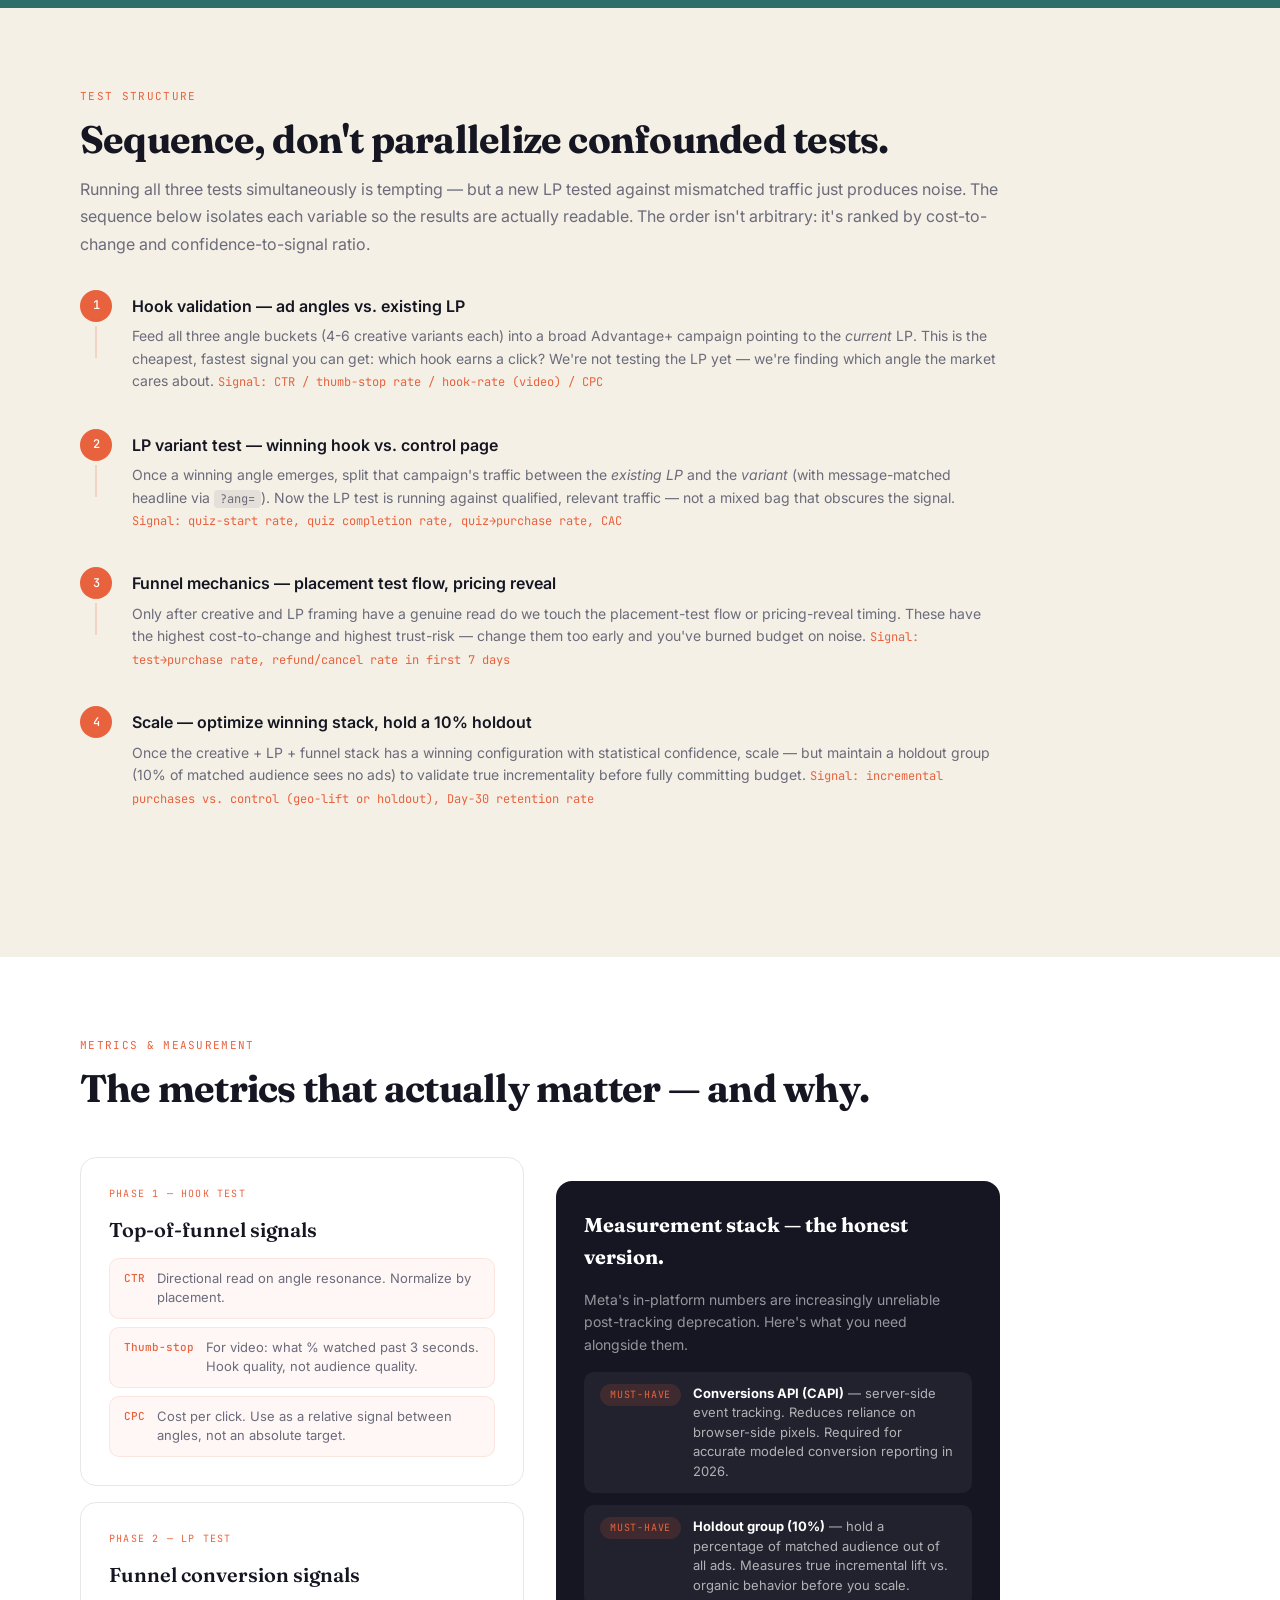
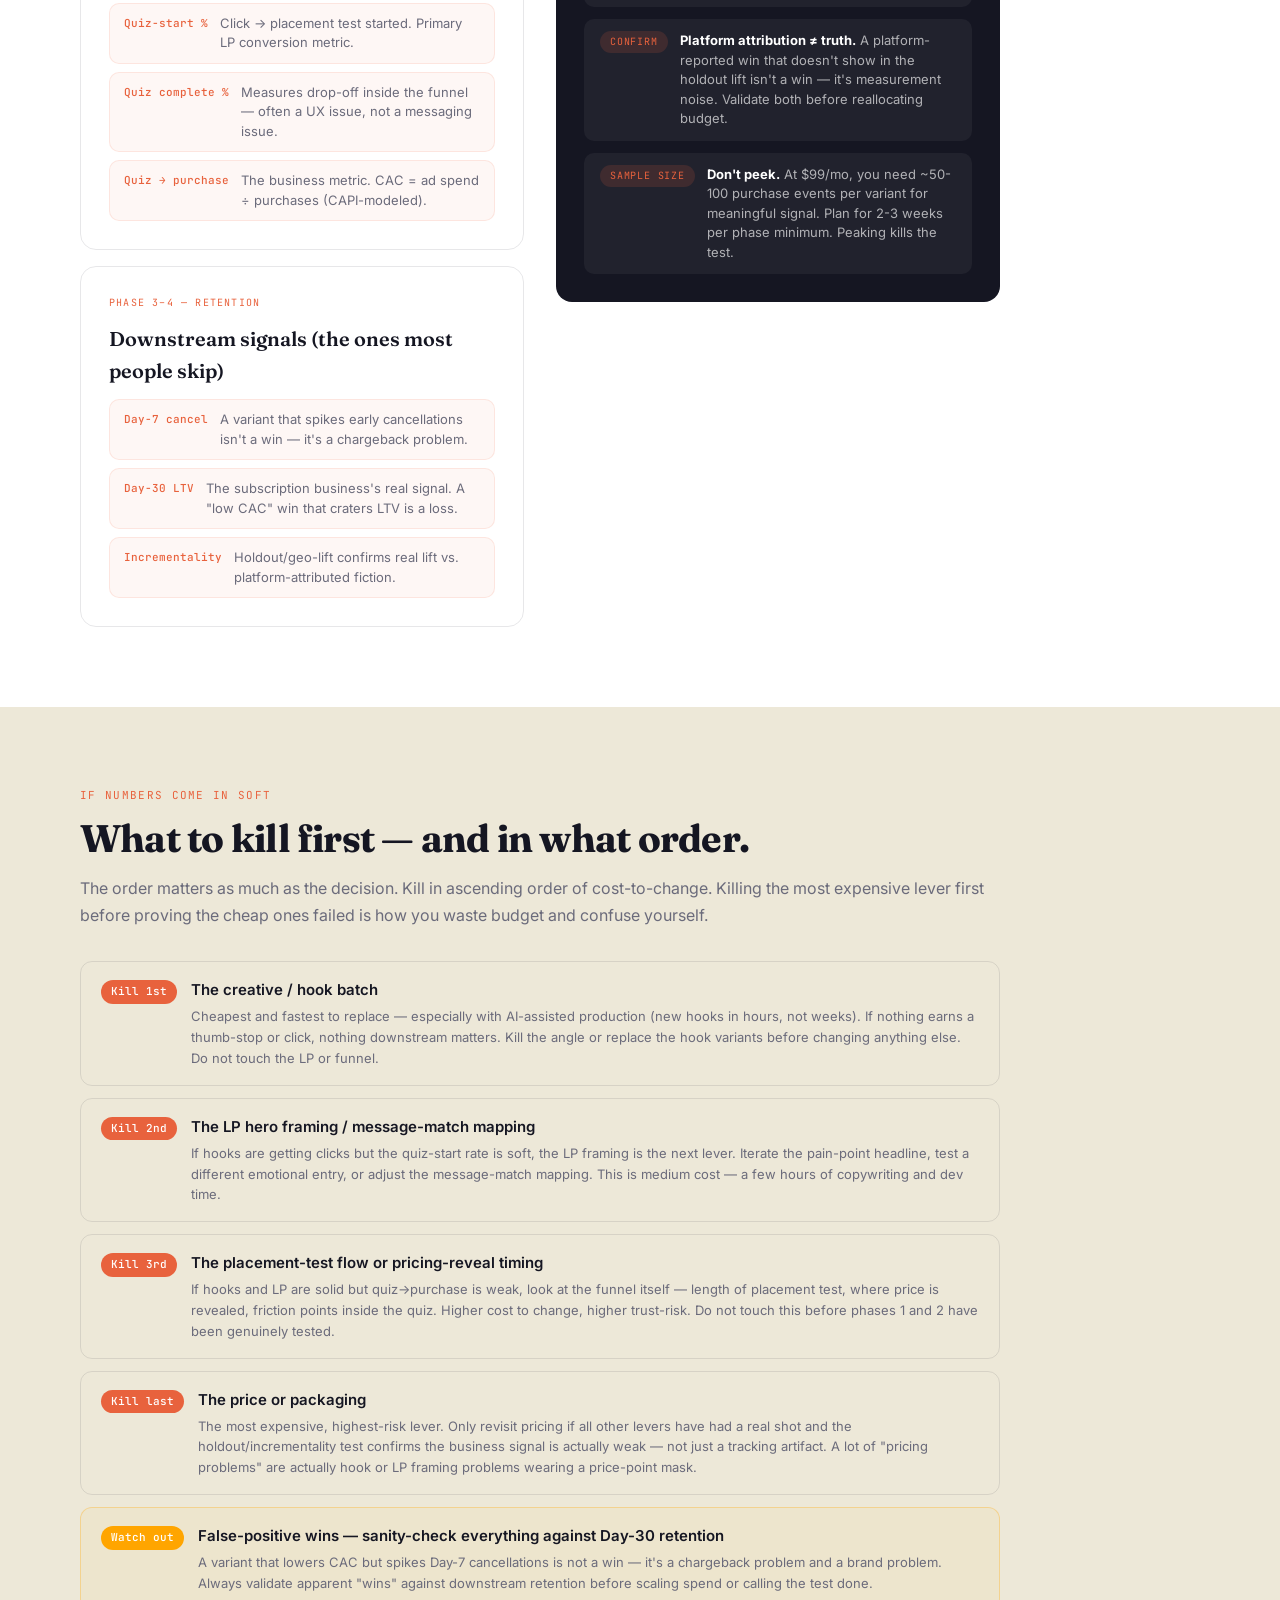
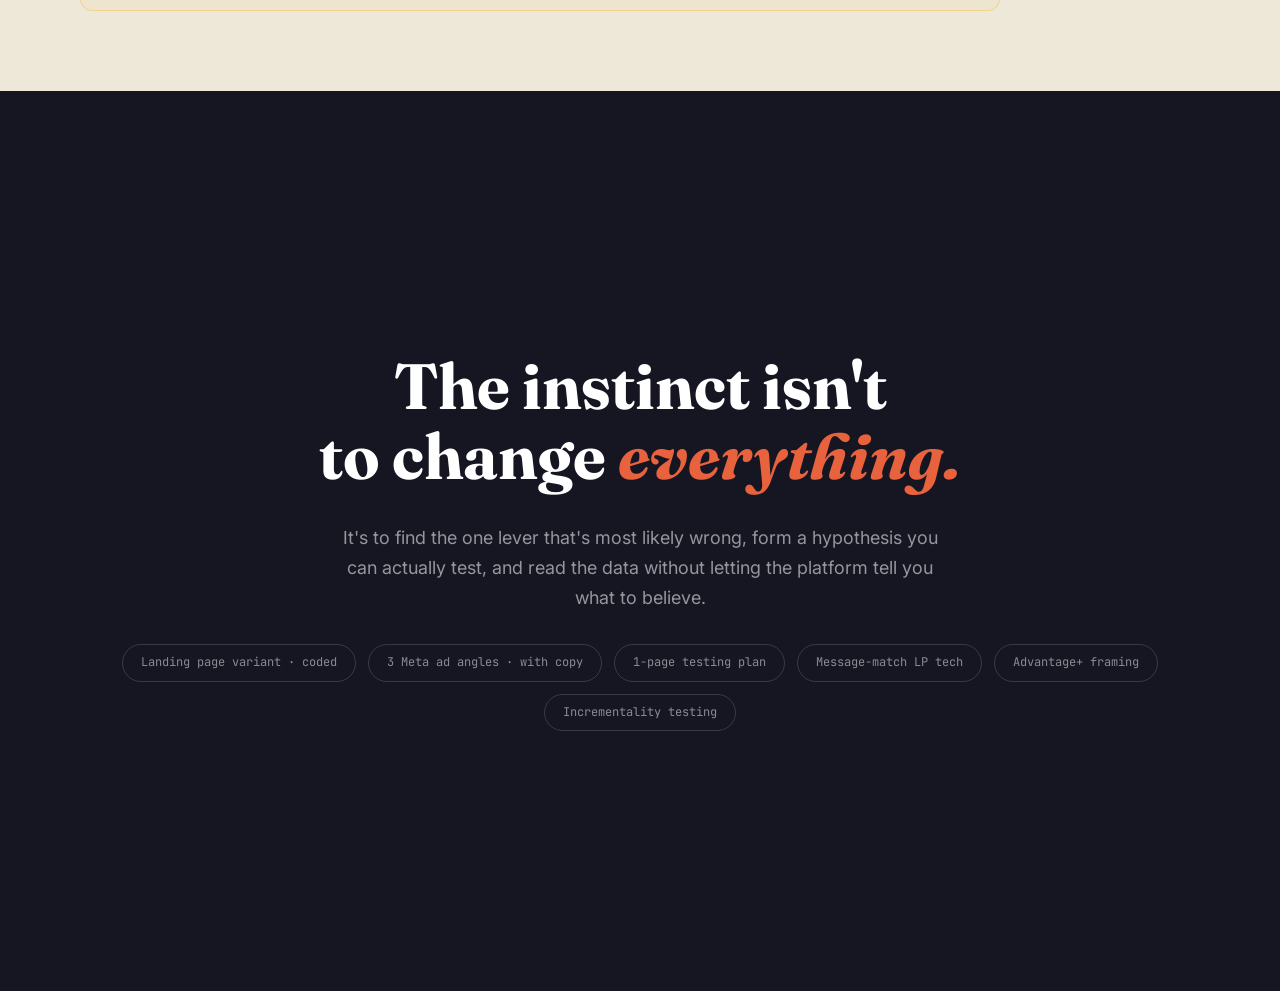
==== commit 5af579fb: "Add author photo to nav on all three pages - New assets/alexandre.jpg (profile photo) - Portal, LP v" ====
--- a/deck/index.html
+++ b/deck/index.html
@@ -47,9 +47,18 @@
     }
     .deck-nav__logo { font-family: var(--font-serif); font-size: 18px; font-weight: 700; color: var(--navy); }
     .deck-nav__logo span { color: var(--coral); }
+    .deck-nav__right { display: flex; align-items: center; gap: 24px; }
     .deck-nav__links { display: flex; gap: 28px; }
     .deck-nav__links a { font-size: 13px; color: var(--muted); text-decoration: none; font-family: var(--font-mono); letter-spacing: 0.04em; transition: color 0.2s; }
     .deck-nav__links a:hover { color: var(--coral); }
+    .deck-nav__divider { width: 1px; height: 24px; background: var(--border); }
+    /* Author chip */
+    .nav-author { display: flex; align-items: center; gap: 10px; text-decoration: none; transition: opacity 0.2s; }
+    .nav-author:hover { opacity: 0.75; }
+    .nav-author__photo { width: 36px; height: 36px; border-radius: 50%; object-fit: cover; object-position: center 15%; border: 2px solid var(--coral); flex-shrink: 0; }
+    .nav-author__text { display: flex; flex-direction: column; gap: 1px; }
+    .nav-author__name { font-size: 13px; font-weight: 600; color: var(--navy); white-space: nowrap; font-family: var(--font-sans); }
+    .nav-author__label { font-family: var(--font-mono); font-size: 10px; color: var(--muted); letter-spacing: 0.07em; white-space: nowrap; }
 
     /* ── Pages / Sections ── */
     .page { min-height: 100vh; display: flex; flex-direction: column; justify-content: center; }
@@ -412,6 +421,8 @@
 
     /* ─ Responsive ─ */
     @media (max-width: 900px) {
+      .nav-author__text { display: none; }
+      .deck-nav__divider { display: none; }
       .cover { grid-template-columns: 1fr; padding: 60px 32px; }
       .content-section { padding: 60px 32px; }
       .two-col, .three-col, .analysis-grid, .test-grid, .design-features { grid-template-columns: 1fr; }
@@ -428,10 +439,20 @@
   <!-- NAV -->
   <nav class="deck-nav no-print">
     <div class="deck-nav__logo">Volley <span>/ Funnel Strategy</span></div>
-    <div class="deck-nav__links">
-      <a href="#lp">01 Landing Page</a>
-      <a href="#ads">02 Ad Angles</a>
-      <a href="#testing">03 Testing Plan</a>
+    <div class="deck-nav__right">
+      <div class="deck-nav__links">
+        <a href="#lp">01 Landing Page</a>
+        <a href="#ads">02 Ad Angles</a>
+        <a href="#testing">03 Testing Plan</a>
+      </div>
+      <div class="deck-nav__divider"></div>
+      <a href="https://www.linkedin.com/in/alexandre-toda-faitarone-0992871/" target="_blank" rel="noopener" class="nav-author">
+        <img src="../assets/alexandre.jpg" alt="Alexandre Toda Faitarone" class="nav-author__photo">
+        <div class="nav-author__text">
+          <span class="nav-author__name">Alexandre Toda Faitarone</span>
+          <span class="nav-author__label">Built for AgencyHires</span>
+        </div>
+      </a>
     </div>
   </nav>
 
@@ -988,9 +1009,6 @@
       <span class="chip">Advantage+ framing</span>
       <span class="chip">Incrementality testing</span>
     </div>
-    <p style="font-family:'JetBrains Mono',monospace;font-size:12px;color:rgba(255,255,255,0.25);margin-top:16px;">
-      Built by <a href="https://www.linkedin.com/in/alexandre-toda-faitarone-0992871/" target="_blank" rel="noopener" style="color:rgba(255,255,255,0.4);text-decoration:none;">Alexandre Toda Faitarone</a>
-    </p>
   </section>
 
 </body>
